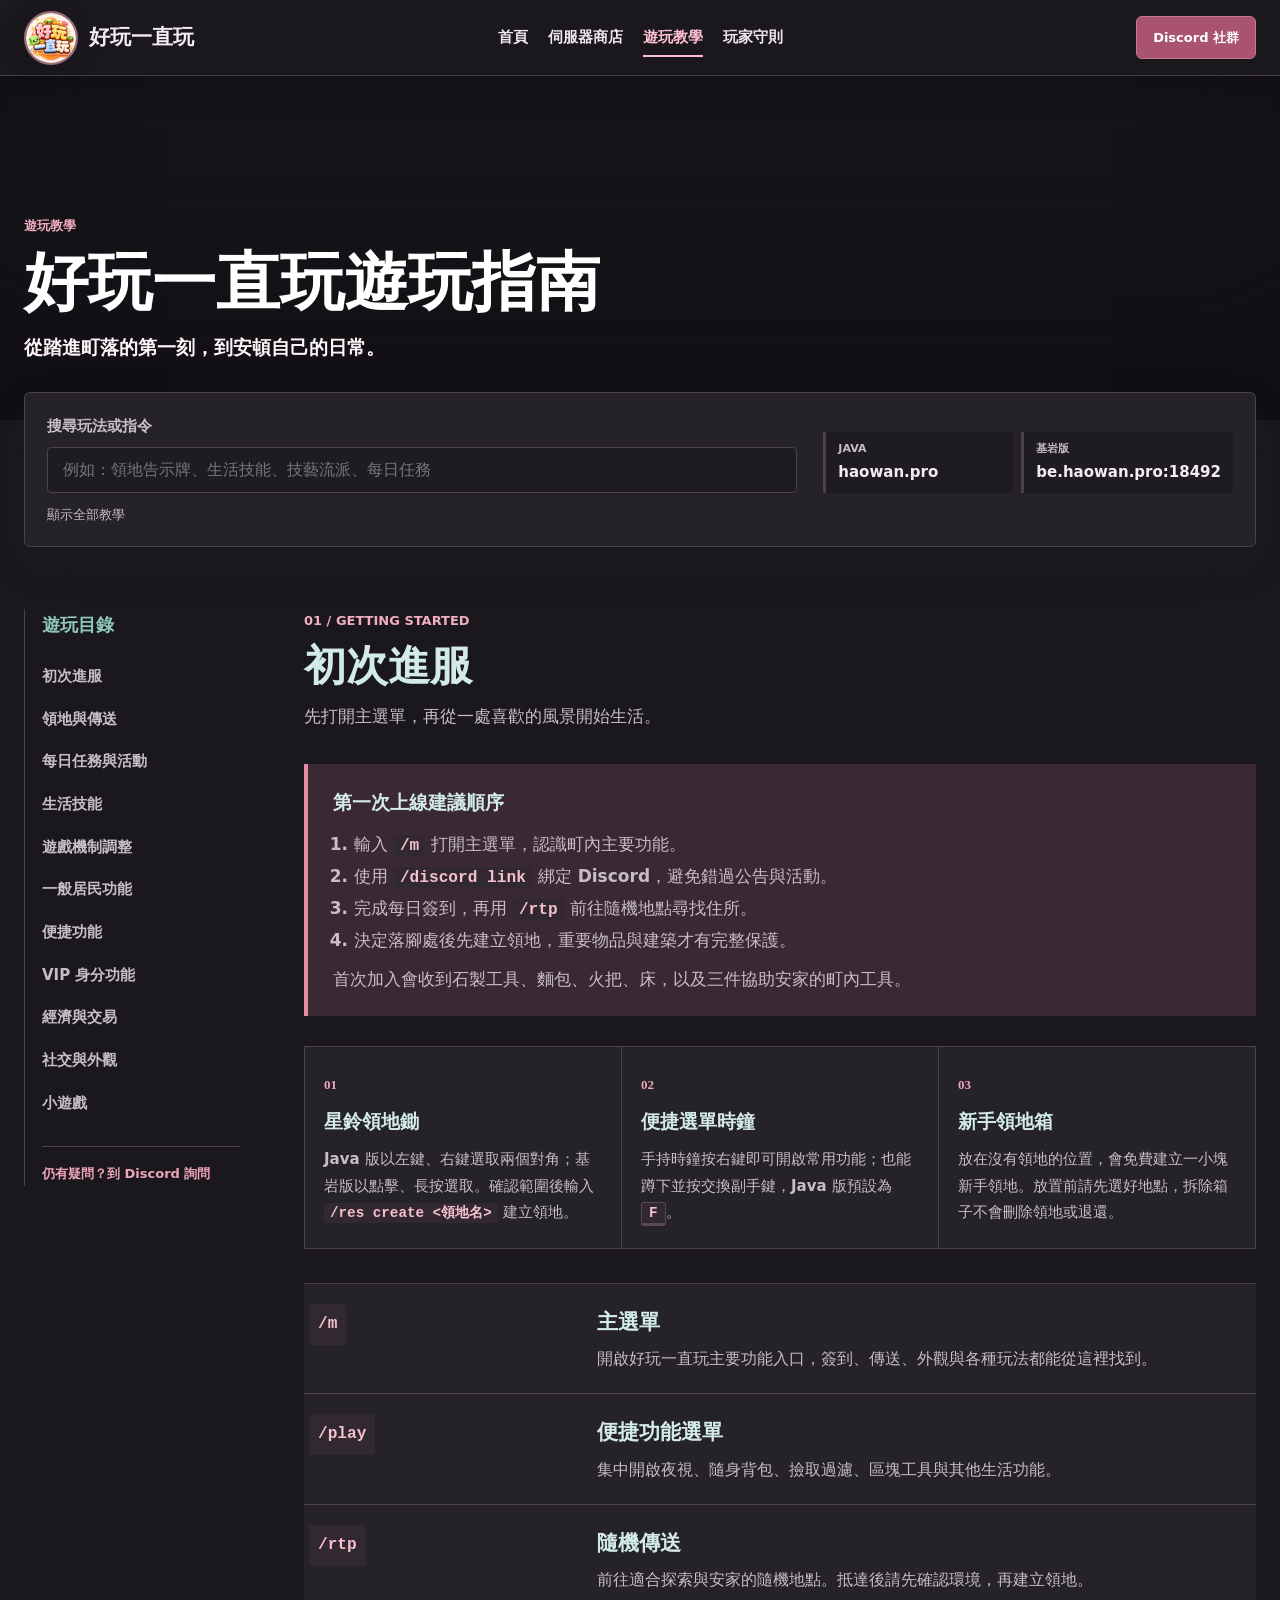
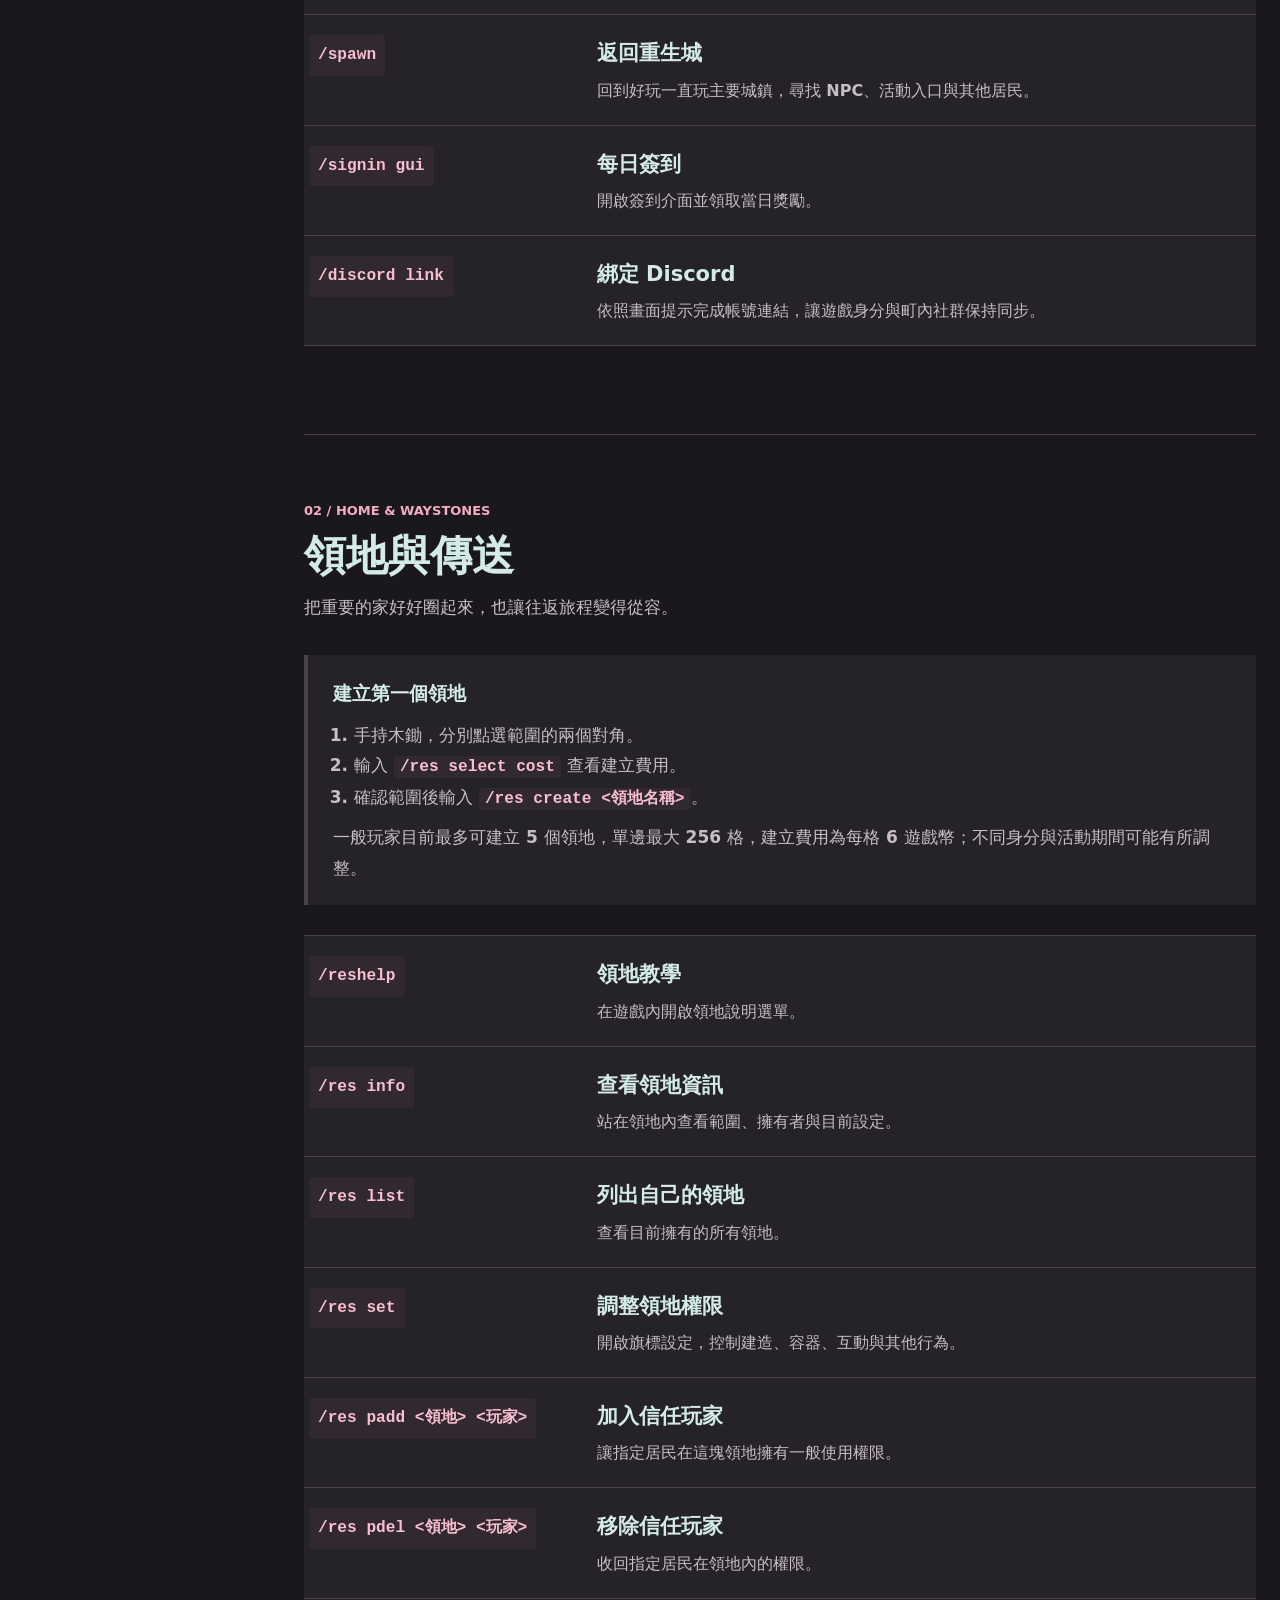
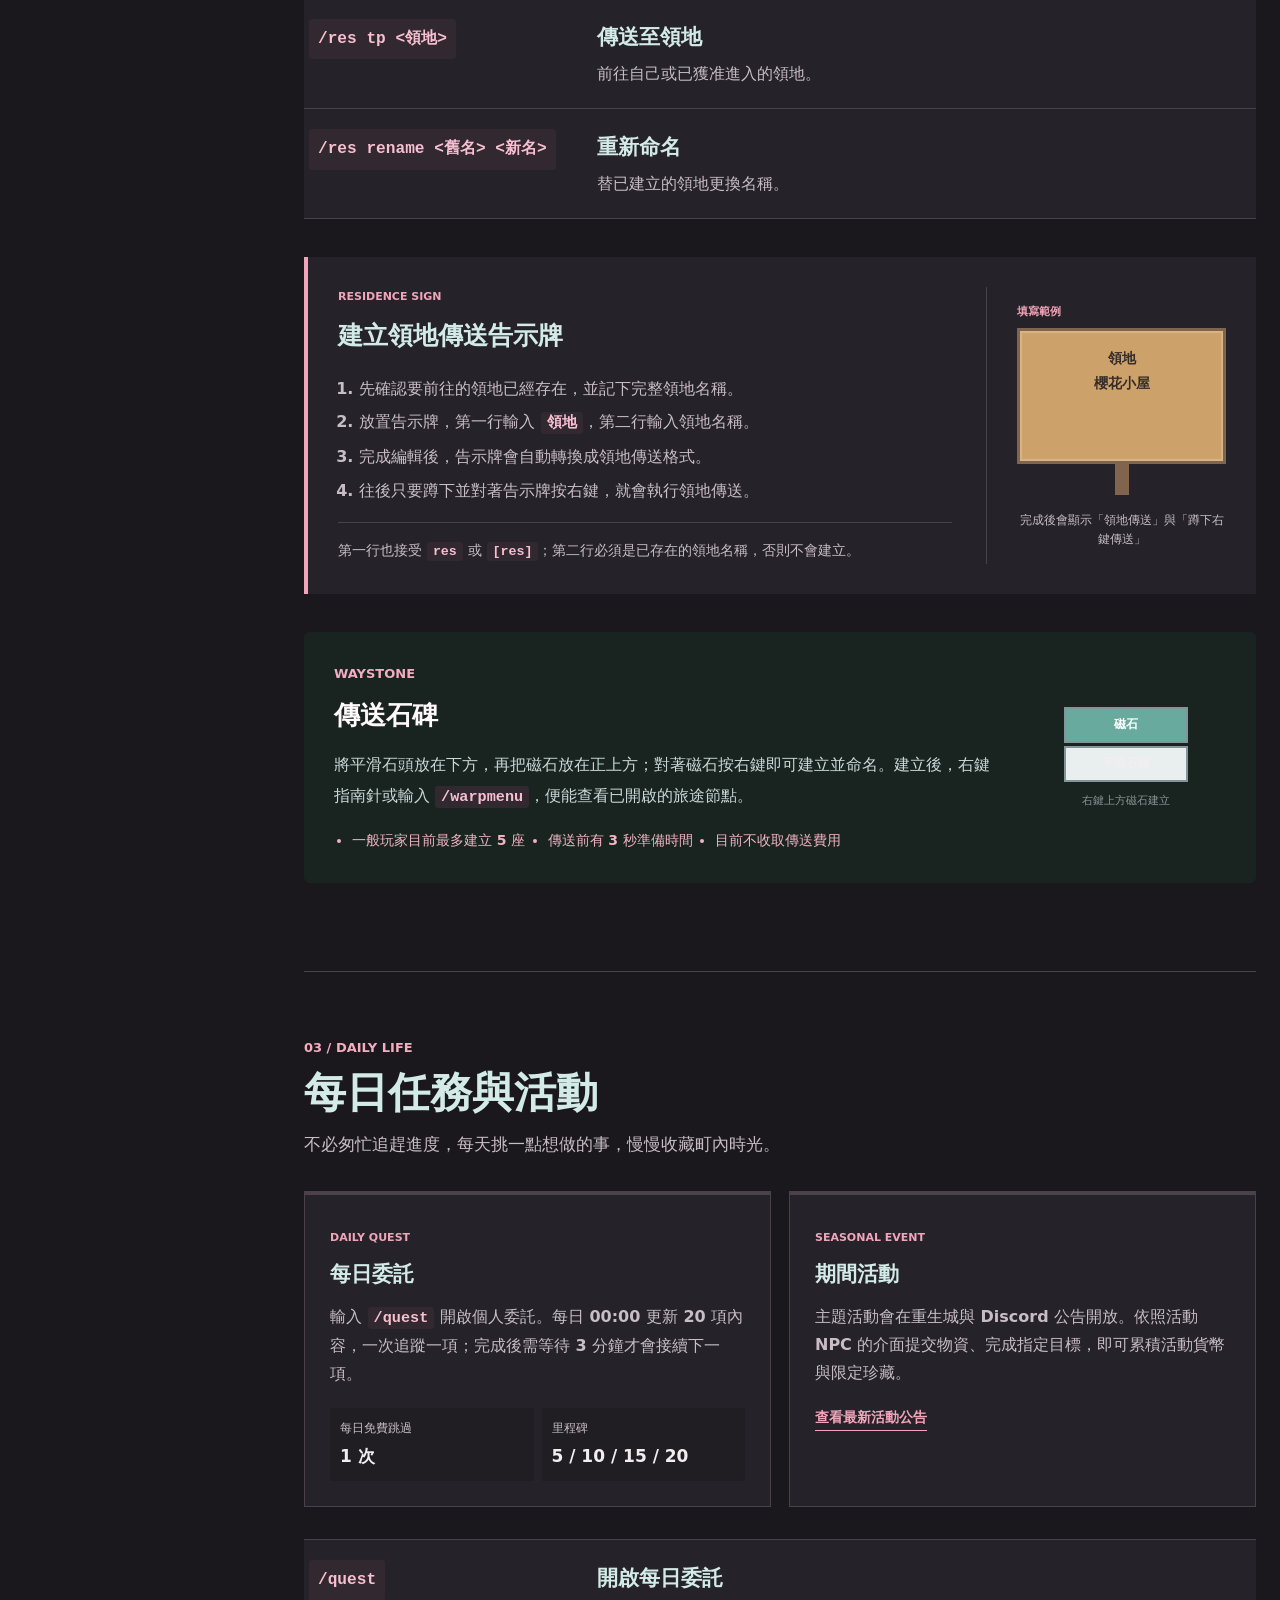
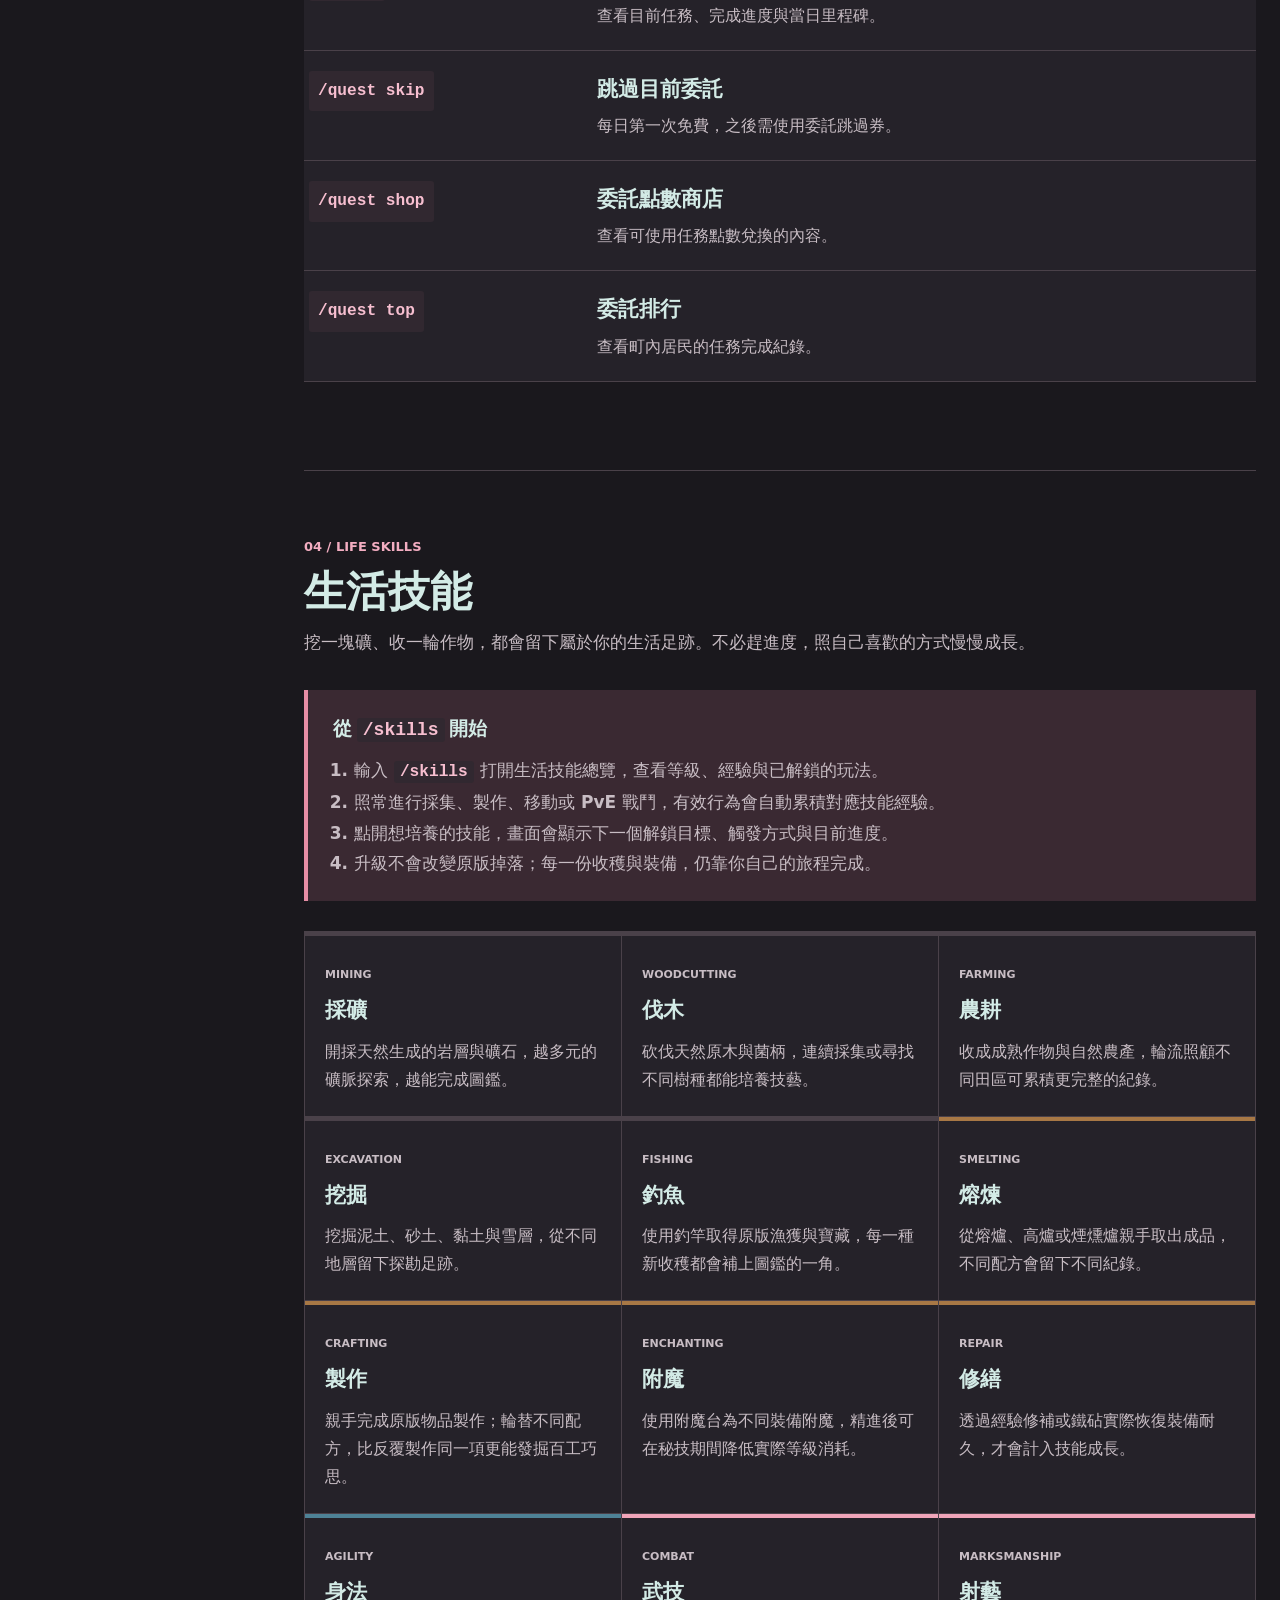
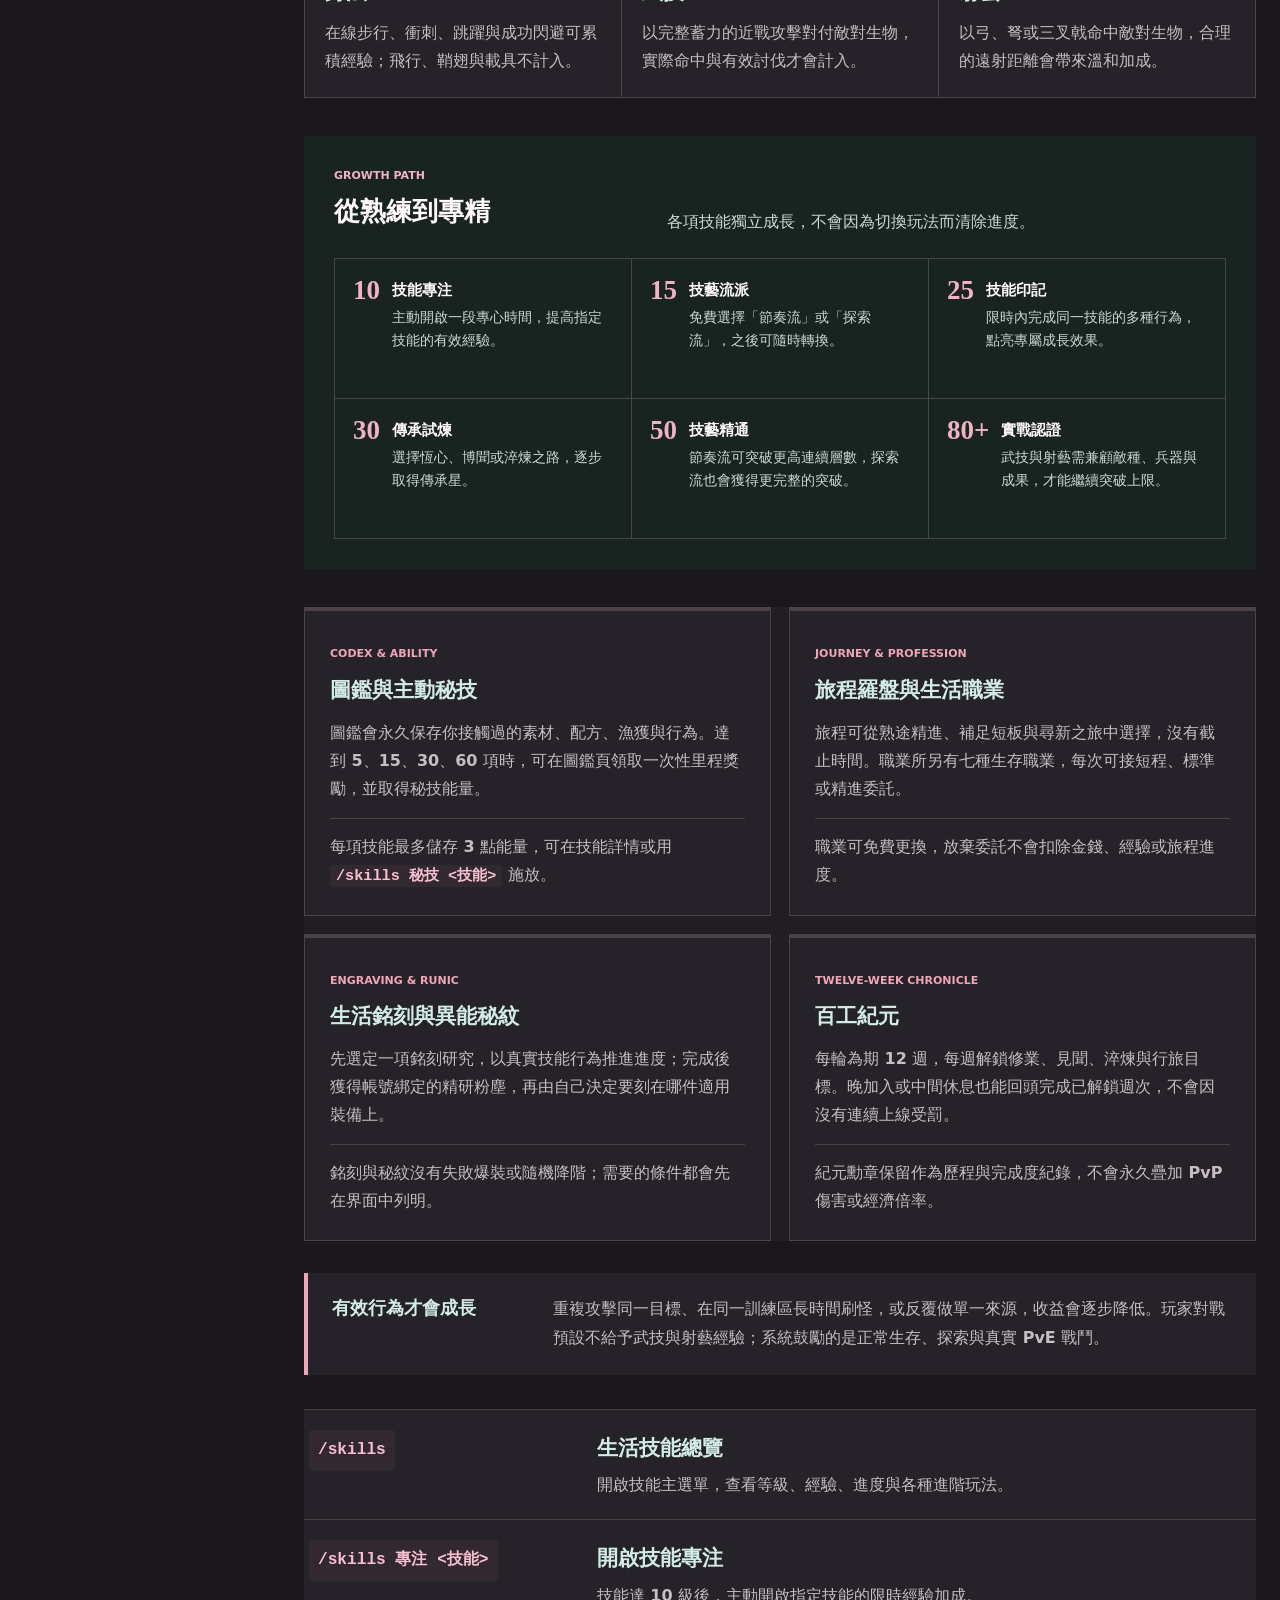
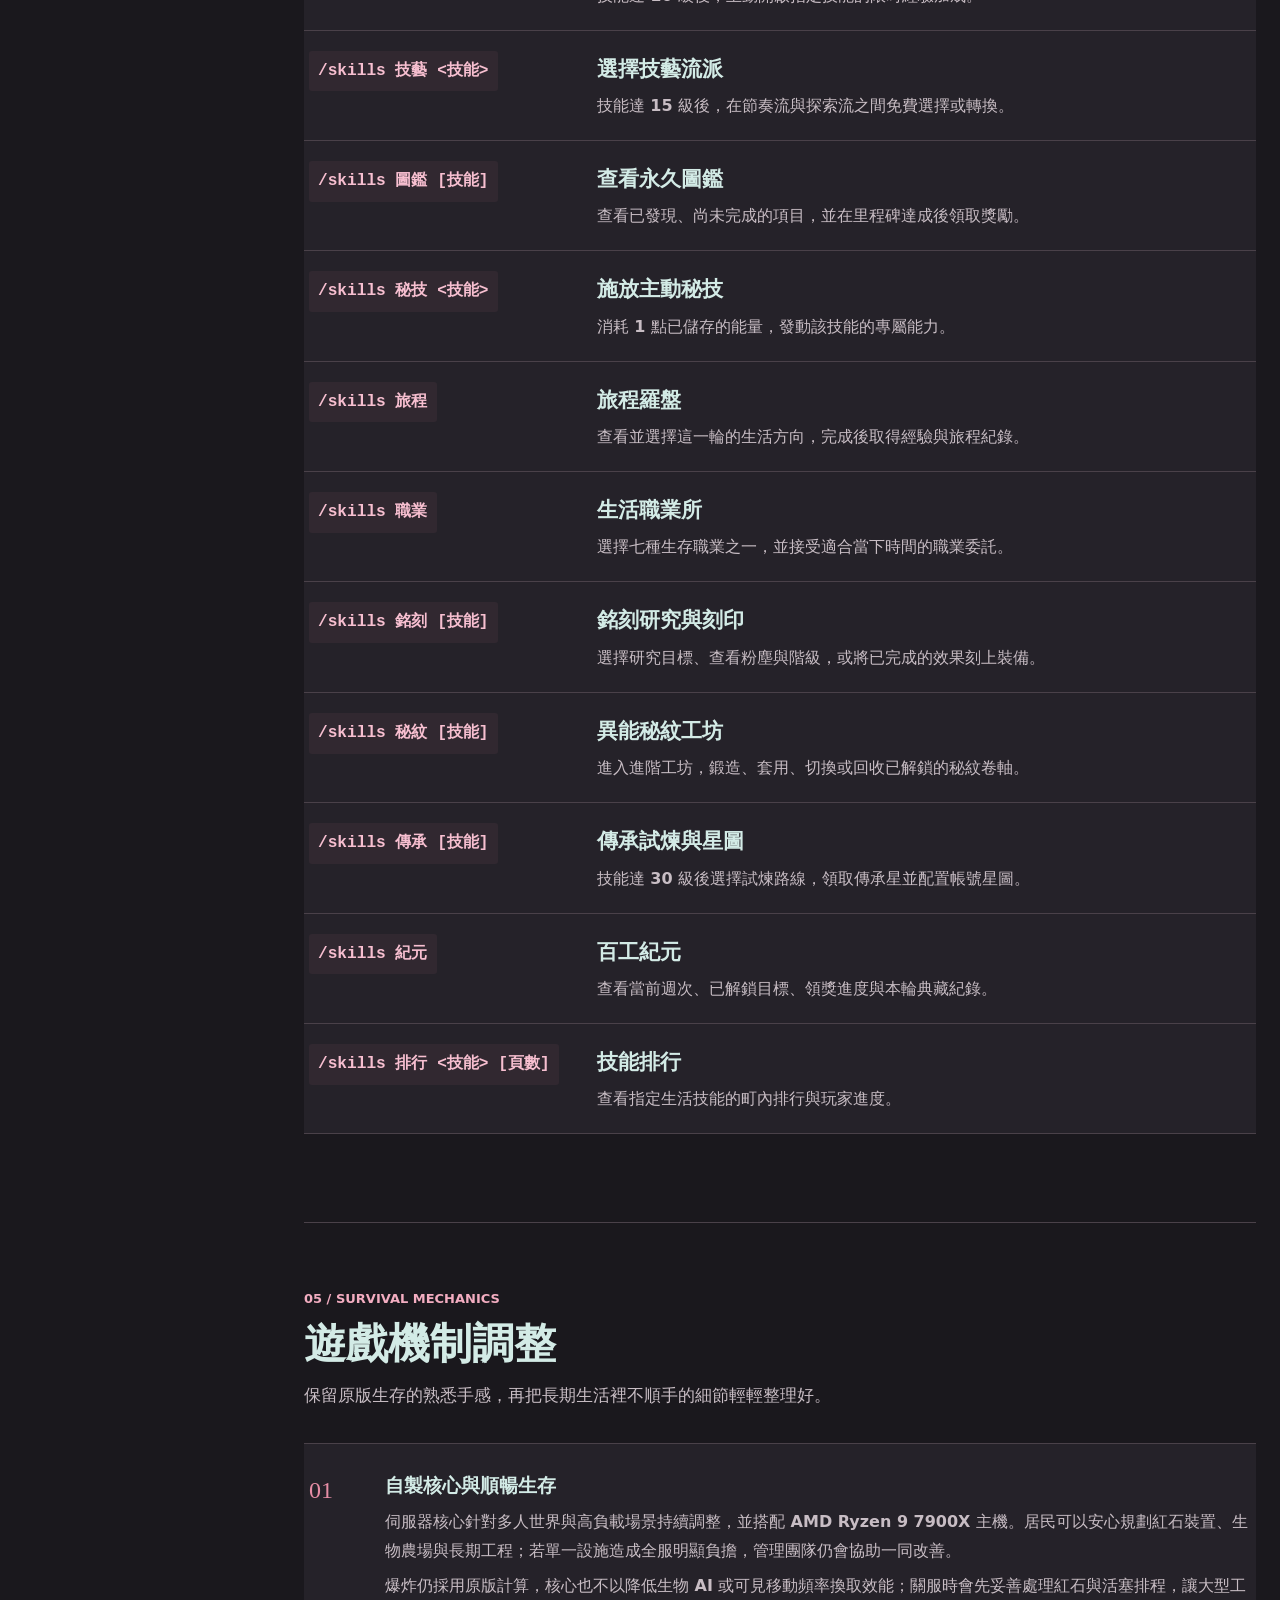
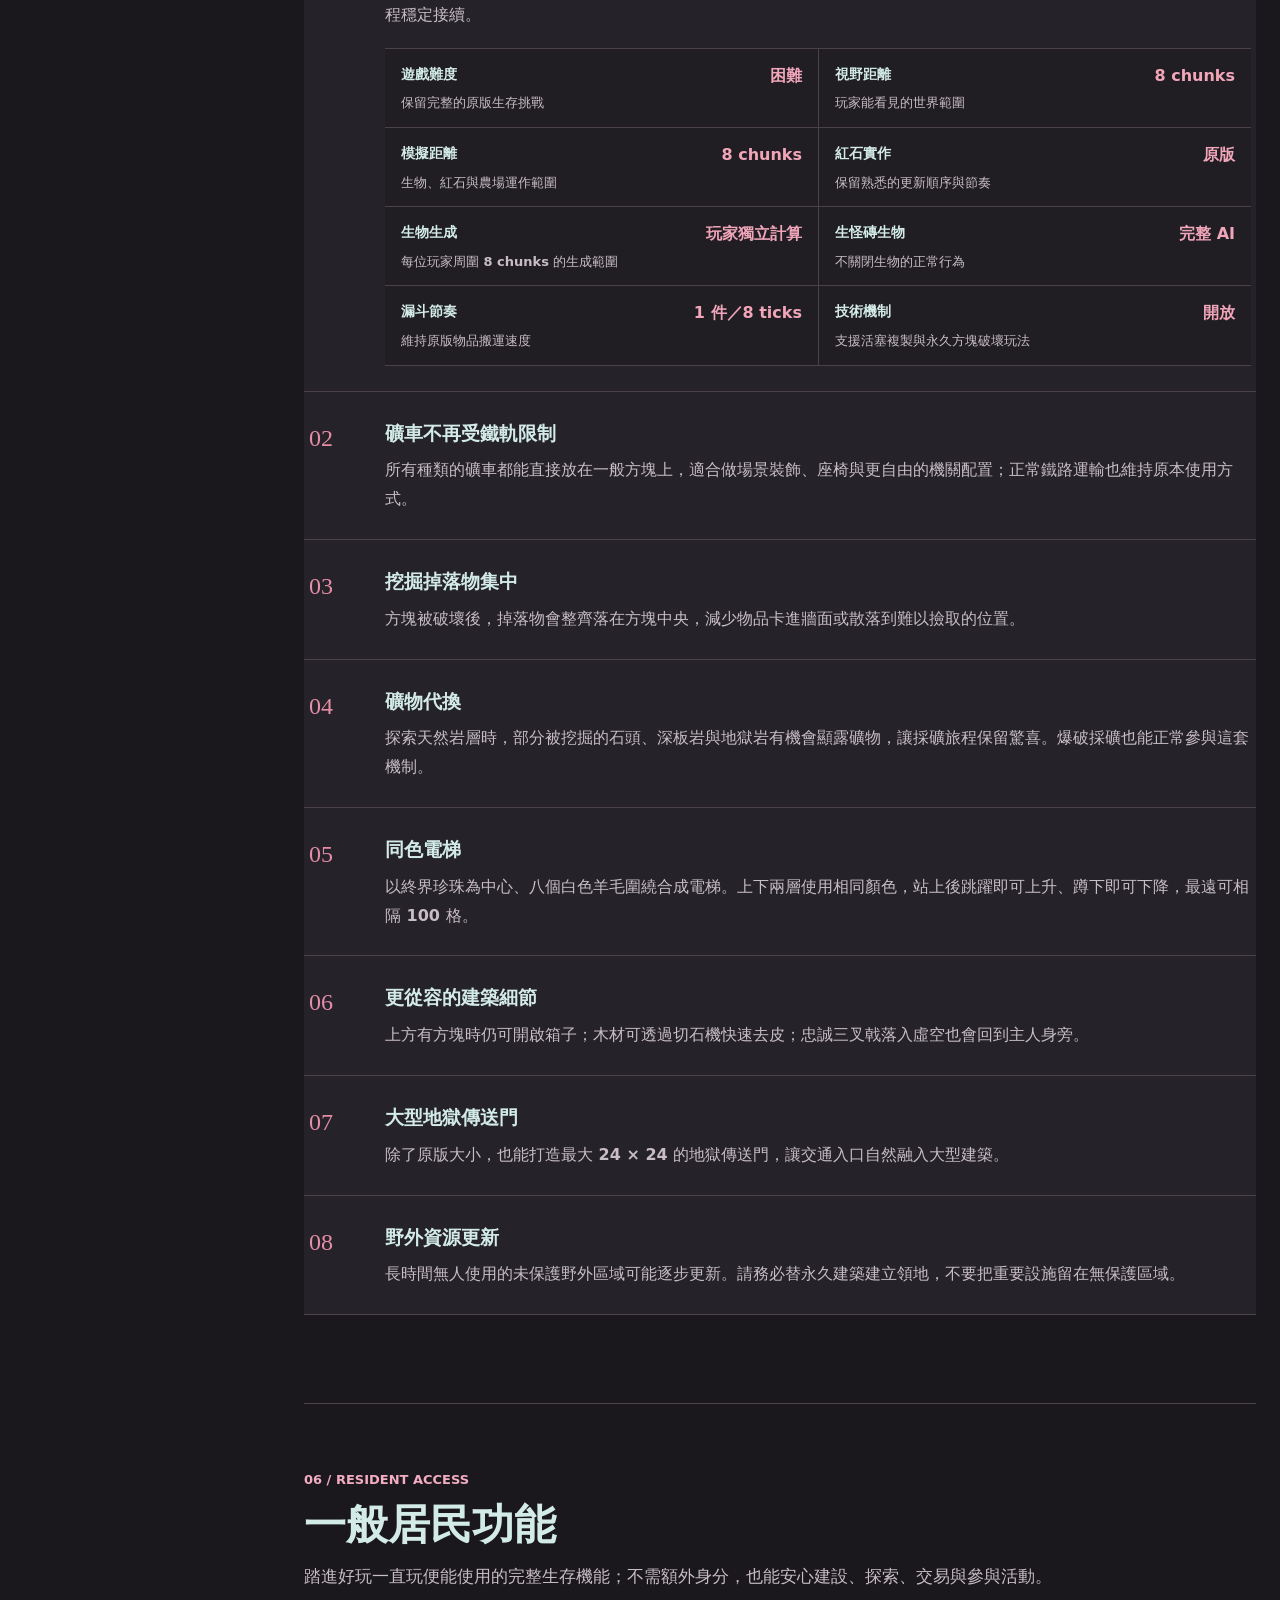
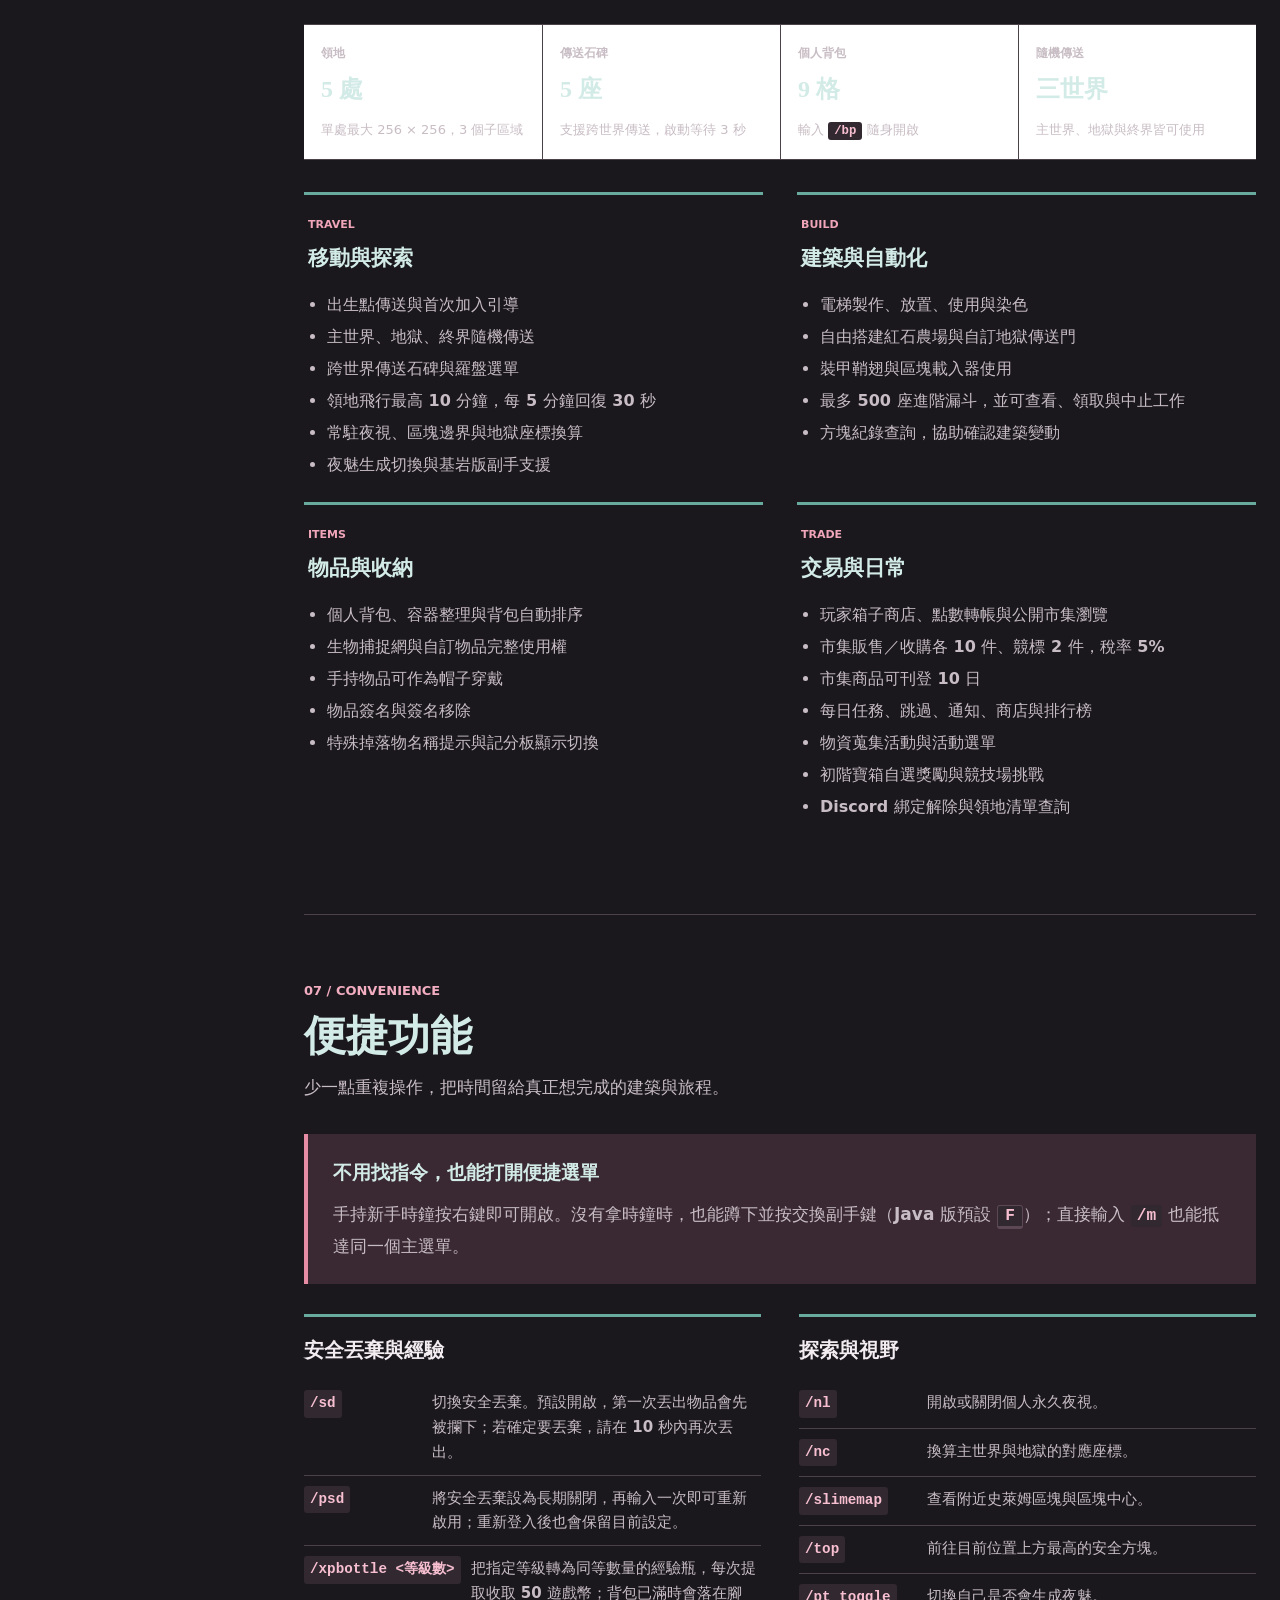
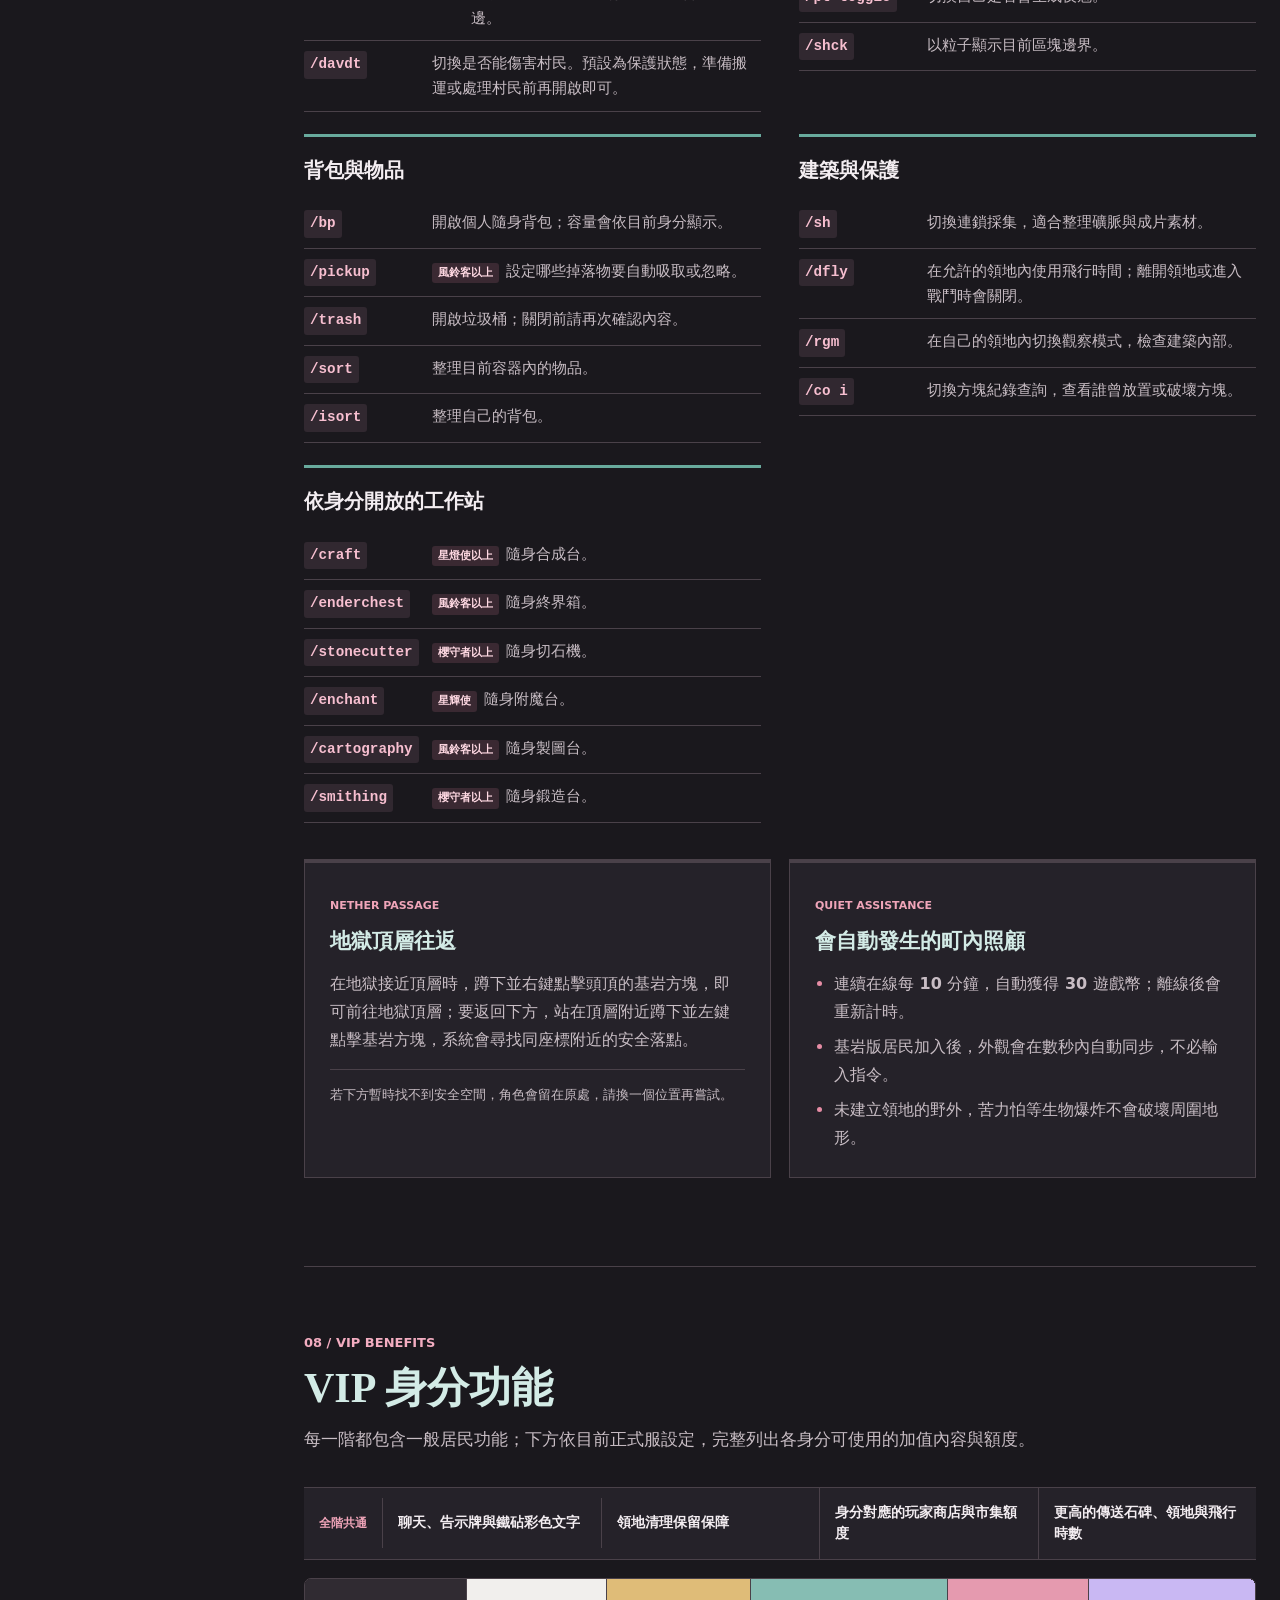
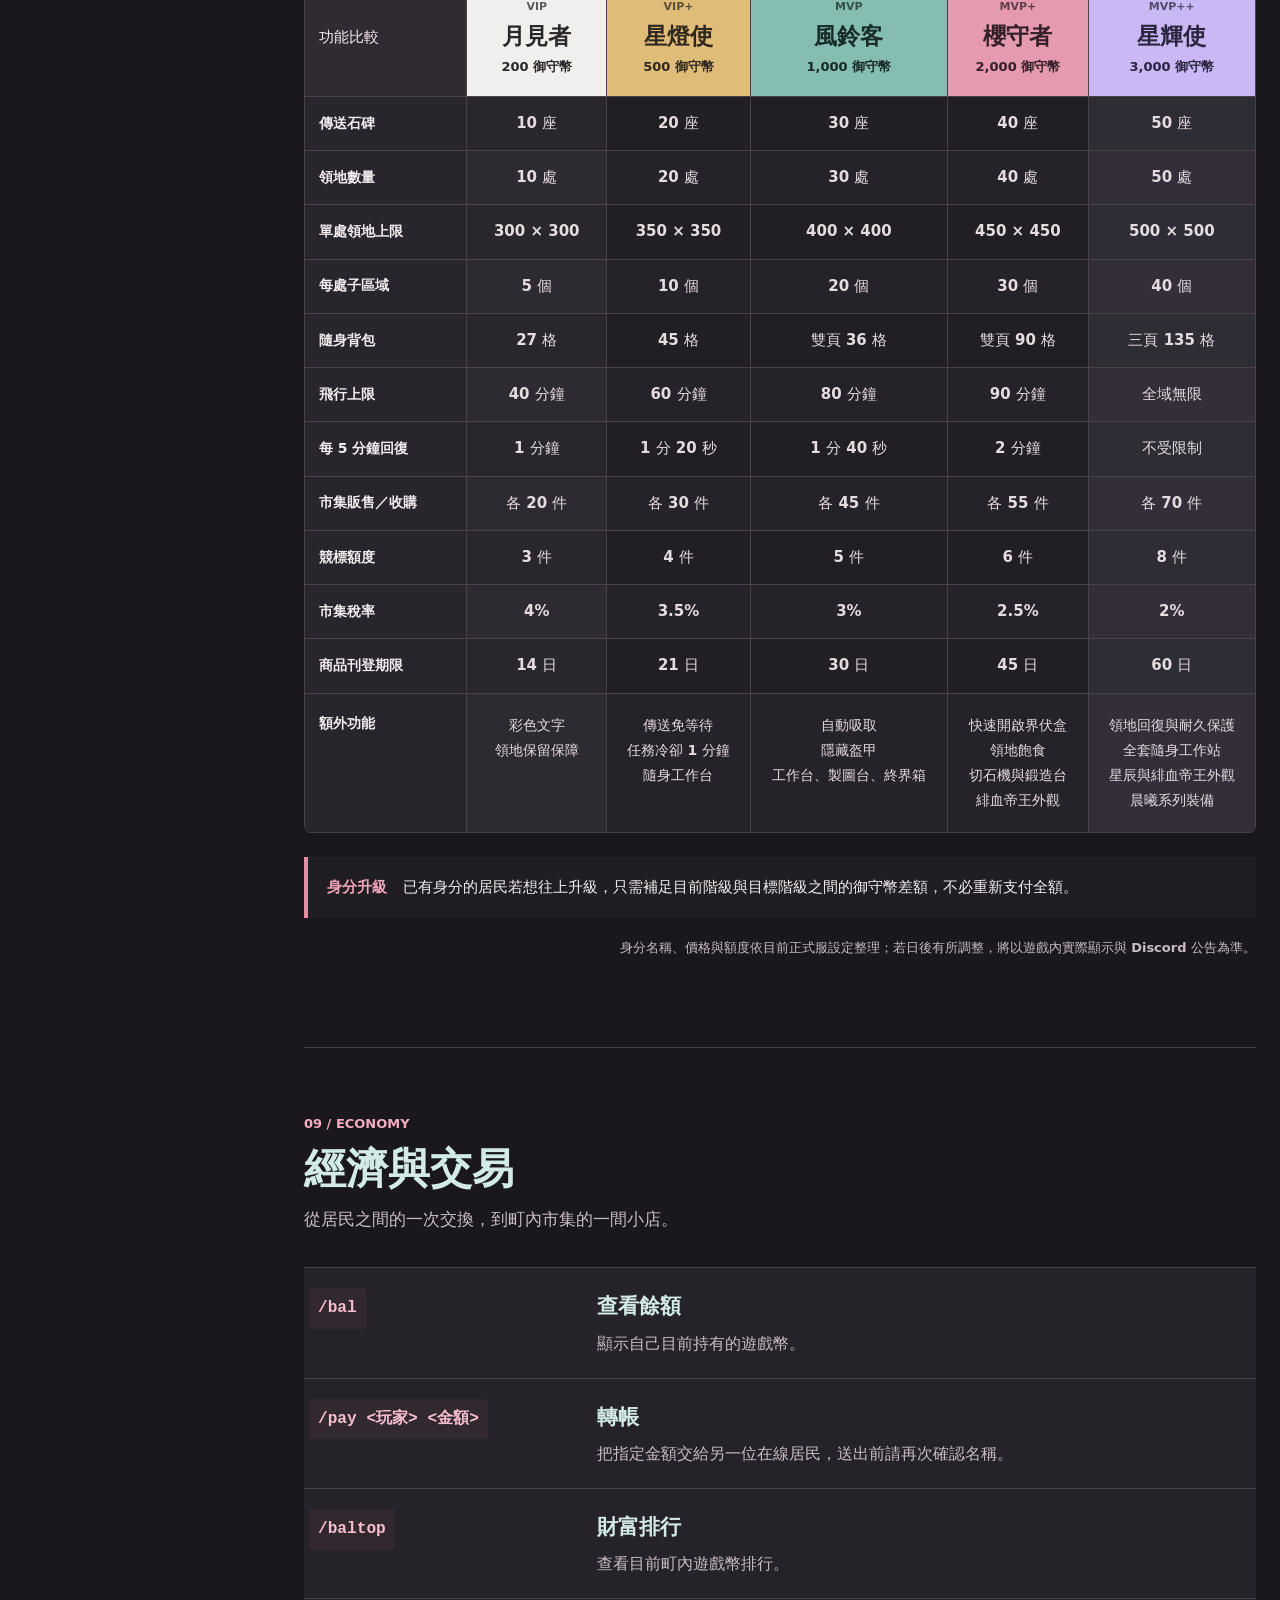
==== commands.html @ 08017f51 "Add files via upload" ====
<!doctype html>
<html lang="zh-Hant">
<head>
  <meta charset="utf-8">
  <meta name="viewport" content="width=device-width, initial-scale=1">
  <meta name="theme-color" content="#1a181d">
  <title>遊玩教學｜好玩一直玩伺服器</title>
  <meta name="description" content="好玩一直玩 Minecraft 伺服器的新手、領地告示牌、生活技能、每日任務、遊戲機制、經濟與小遊戲教學。">
  <meta property="og:title" content="遊玩教學｜好玩一直玩伺服器">
  <meta property="og:description" content="從第一次進服到安頓生活，快速找到好玩一直玩的玩法與常用指令。">
  <meta property="og:type" content="website">
  <meta property="og:image" content="/xingling-world-20260716.webp?v=20260804-imagefix2">
  <link rel="icon" href="/server-icon-v2.webp?v=20260804-imagefix2" type="image/webp">
  <link rel="stylesheet" href="/styles.css?v=20260804-menufix2">
  <link rel="stylesheet" href="/commands.css?v=20260804-viptable1">
  <link rel="stylesheet" href="/theme.css?v=20260804-menufix2">
</head>
<body class="guide-page">
  <a class="skip-link" href="#guide-content">前往主要內容</a>

      <header class="site-header guide-header scrolled" data-header>
    <a class="brand" href="index.html" aria-label="回到好玩一直玩首頁">
      <img src="server-icon.png" alt="" width="56" height="56">
      <span><strong>好玩一直玩</strong></span>
    </a>
        <nav class="main-nav" id="main-nav" aria-label="主要導覽" data-nav>
      <a href="index.html" >首頁</a>
      <a href="shop.html" >伺服器商店</a>
      <a href="commands.html" aria-current="page">遊玩教學</a>
      <a href="rules.html" >玩家守則</a>
    </nav>
    <a class="header-discord" href="https://discord.gg/cj9Q2KJggV" target="_blank" rel="noopener noreferrer">Discord 社群</a>
    <button class="menu-button" type="button" aria-label="開啟選單" aria-controls="main-nav" aria-expanded="false" data-menu-button>
      <span></span><span></span><span></span>
    </button>
  </header>

  <main id="guide-content">
    <section class="guide-hero" aria-labelledby="guide-title">
      <img src="/xingling-world-20260716.webp?v=20260804-imagefix2" alt="好玩一直玩櫻花城鎮 Minecraft 遊戲實景" width="2048" height="1152">
      <div class="guide-hero-shade" aria-hidden="true"></div>
      <div class="guide-hero-content">
        <p>遊玩教學</p>
        <h1 id="guide-title">好玩一直玩遊玩指南</h1>
        <span>從踏進町落的第一刻，到安頓自己的日常。</span>
      </div>
    </section>

    <section class="guide-tools" aria-label="教學搜尋">
      <label class="guide-search">
        <span>搜尋玩法或指令</span>
        <input type="search" placeholder="例如：領地告示牌、生活技能、技藝流派、每日任務" autocomplete="off" data-guide-search>
      </label>
      <div class="guide-server-brief">
        <p><span>Java</span><button type="button" data-copy="haowan.pro">haowan.pro</button></p>
        <p><span>基岩版</span><button type="button" data-copy="be.haowan.pro:18492">be.haowan.pro:18492</button></p>
      </div>
      <p class="guide-result" aria-live="polite" data-guide-result>顯示全部教學</p>
    </section>

    <div class="guide-layout">
      <aside class="guide-sidebar" aria-label="教學章節">
        <p>遊玩目錄</p>
        <nav>
          <a href="#start">初次進服</a>
          <a href="#land">領地與傳送</a>
          <a href="#daily">每日任務與活動</a>
          <a href="#lifeskills">生活技能</a>
          <a href="#mechanics">遊戲機制調整</a>
          <a href="#resident">一般居民功能</a>
          <a href="#convenience">便捷功能</a>
          <a href="#vip">VIP 身分功能</a>
          <a href="#economy">經濟與交易</a>
          <a href="#social">社交與外觀</a>
          <a href="#games">小遊戲</a>
        </nav>
        <a class="sidebar-discord" href="https://discord.gg/cj9Q2KJggV" target="_blank" rel="noopener noreferrer">仍有疑問？到 Discord 詢問</a>
      </aside>

      <div class="guide-main">
        <section class="guide-section" id="start" data-guide-section data-keywords="新手 初次 加入 進服 主選單 出生點 簽到 綁定 Discord 隨機傳送">
          <header class="guide-section-heading">
            <p>01 / GETTING STARTED</p>
            <h2>初次進服</h2>
            <span>先打開主選單，再從一處喜歡的風景開始生活。</span>
          </header>

          <article class="guide-note guide-note-primary" data-guide-item>
            <h3>第一次上線建議順序</h3>
            <ol>
              <li>輸入 <code>/m</code> 打開主選單，認識町內主要功能。</li>
              <li>使用 <code>/discord link</code> 綁定 Discord，避免錯過公告與活動。</li>
              <li>完成每日簽到，再用 <code>/rtp</code> 前往隨機地點尋找住所。</li>
              <li>決定落腳處後先建立領地，重要物品與建築才有完整保護。</li>
            </ol>
            <p>首次加入會收到石製工具、麵包、火把、床，以及三件協助安家的町內工具。</p>
          </article>

          <div class="starter-kit-grid" aria-label="新手物資使用方式">
            <article data-guide-item>
              <span>01</span><h3>星鈴領地鋤</h3>
              <p>Java 版以左鍵、右鍵選取兩個對角；基岩版以點擊、長按選取。確認範圍後輸入 <code>/res create &lt;領地名&gt;</code> 建立領地。</p>
            </article>
            <article data-guide-item>
              <span>02</span><h3>便捷選單時鐘</h3>
              <p>手持時鐘按右鍵即可開啟常用功能；也能蹲下並按交換副手鍵，Java 版預設為 <kbd>F</kbd>。</p>
            </article>
            <article data-guide-item>
              <span>03</span><h3>新手領地箱</h3>
              <p>放在沒有領地的位置，會免費建立一小塊新手領地。放置前請先選好地點，拆除箱子不會刪除領地或退還。</p>
            </article>
          </div>

          <div class="command-list" aria-label="新手常用指令">
            <article class="command-row" data-guide-item><code>/m</code><div><h3>主選單</h3><p>開啟好玩一直玩主要功能入口，簽到、傳送、外觀與各種玩法都能從這裡找到。</p></div></article>
            <article class="command-row" data-guide-item><code>/play</code><div><h3>便捷功能選單</h3><p>集中開啟夜視、隨身背包、撿取過濾、區塊工具與其他生活功能。</p></div></article>
            <article class="command-row" data-guide-item><code>/rtp</code><div><h3>隨機傳送</h3><p>前往適合探索與安家的隨機地點。抵達後請先確認環境，再建立領地。</p></div></article>
            <article class="command-row" data-guide-item><code>/spawn</code><div><h3>返回重生城</h3><p>回到好玩一直玩主要城鎮，尋找 NPC、活動入口與其他居民。</p></div></article>
            <article class="command-row" data-guide-item><code>/signin gui</code><div><h3>每日簽到</h3><p>開啟簽到介面並領取當日獎勵。</p></div></article>
            <article class="command-row" data-guide-item><code>/discord link</code><div><h3>綁定 Discord</h3><p>依照畫面提示完成帳號連結，讓遊戲身分與町內社群保持同步。</p></div></article>
          </div>
        </section>

        <section class="guide-section" id="land" data-guide-section data-keywords="領地 保護 木鋤 傳送 告示牌 領地傳送 res sign 石碑 waypoint 安家">
          <header class="guide-section-heading">
            <p>02 / HOME &amp; WAYSTONES</p>
            <h2>領地與傳送</h2>
            <span>把重要的家好好圈起來，也讓往返旅程變得從容。</span>
          </header>

          <article class="guide-note" data-guide-item>
            <h3>建立第一個領地</h3>
            <ol>
              <li>手持木鋤，分別點選範圍的兩個對角。</li>
              <li>輸入 <code>/res select cost</code> 查看建立費用。</li>
              <li>確認範圍後輸入 <code>/res create &lt;領地名稱&gt;</code>。</li>
            </ol>
            <p>一般玩家目前最多可建立 5 個領地，單邊最大 256 格，建立費用為每格 6 遊戲幣；不同身分與活動期間可能有所調整。</p>
          </article>

          <div class="command-list" aria-label="領地指令">
            <article class="command-row" data-guide-item><code>/reshelp</code><div><h3>領地教學</h3><p>在遊戲內開啟領地說明選單。</p></div></article>
            <article class="command-row" data-guide-item><code>/res info</code><div><h3>查看領地資訊</h3><p>站在領地內查看範圍、擁有者與目前設定。</p></div></article>
            <article class="command-row" data-guide-item><code>/res list</code><div><h3>列出自己的領地</h3><p>查看目前擁有的所有領地。</p></div></article>
            <article class="command-row" data-guide-item><code>/res set</code><div><h3>調整領地權限</h3><p>開啟旗標設定，控制建造、容器、互動與其他行為。</p></div></article>
            <article class="command-row" data-guide-item><code>/res padd &lt;領地&gt; &lt;玩家&gt;</code><div><h3>加入信任玩家</h3><p>讓指定居民在這塊領地擁有一般使用權限。</p></div></article>
            <article class="command-row" data-guide-item><code>/res pdel &lt;領地&gt; &lt;玩家&gt;</code><div><h3>移除信任玩家</h3><p>收回指定居民在領地內的權限。</p></div></article>
            <article class="command-row" data-guide-item><code>/res tp &lt;領地&gt;</code><div><h3>傳送至領地</h3><p>前往自己或已獲准進入的領地。</p></div></article>
            <article class="command-row" data-guide-item><code>/res rename &lt;舊名&gt; &lt;新名&gt;</code><div><h3>重新命名</h3><p>替已建立的領地更換名稱。</p></div></article>
          </div>

          <article class="residence-sign-guide" data-guide-item data-keywords="領地告示牌 領地傳送牌 residence sign">
            <div class="residence-sign-copy">
              <p>RESIDENCE SIGN</p>
              <h3>建立領地傳送告示牌</h3>
              <ol>
                <li>先確認要前往的領地已經存在，並記下完整領地名稱。</li>
                <li>放置告示牌，第一行輸入 <code>領地</code>，第二行輸入領地名稱。</li>
                <li>完成編輯後，告示牌會自動轉換成領地傳送格式。</li>
                <li>往後只要蹲下並對著告示牌按右鍵，就會執行領地傳送。</li>
              </ol>
              <p class="residence-sign-tip">第一行也接受 <code>res</code> 或 <code>[res]</code>；第二行必須是已存在的領地名稱，否則不會建立。</p>
            </div>
            <div class="sign-example" aria-label="領地傳送告示牌填寫範例">
              <p>填寫範例</p>
              <div class="minecraft-sign" aria-hidden="true">
                <span>領地</span>
                <span>櫻花小屋</span>
                <span>&nbsp;</span>
                <span>&nbsp;</span>
              </div>
              <small>完成後會顯示「領地傳送」與「蹲下右鍵傳送」</small>
            </div>
          </article>

          <article class="waystone-guide" data-guide-item>
            <div>
              <p>WAYSTONE</p>
              <h3>傳送石碑</h3>
              <span>將平滑石頭放在下方，再把磁石放在正上方；對著磁石按右鍵即可建立並命名。建立後，右鍵指南針或輸入 <code>/warpmenu</code>，便能查看已開啟的旅途節點。</span>
              <ul><li>一般玩家目前最多建立 5 座</li><li>傳送前有 3 秒準備時間</li><li>目前不收取傳送費用</li></ul>
            </div>
            <div class="waystone-stack" aria-label="傳送石碑結構：上方磁石，下方平滑石頭">
              <span>磁石</span><span>平滑石頭</span>
              <small>右鍵上方磁石建立</small>
            </div>
          </article>
        </section>

        <section class="guide-section" id="daily" data-guide-section data-keywords="每日任務 委託 活動 簽到 里程碑 skip shop quest">
          <header class="guide-section-heading">
            <p>03 / DAILY LIFE</p>
            <h2>每日任務與活動</h2>
            <span>不必匆忙追趕進度，每天挑一點想做的事，慢慢收藏町內時光。</span>
          </header>

          <div class="feature-guide-grid">
            <article class="feature-guide" data-guide-item>
              <span>DAILY QUEST</span><h3>每日委託</h3>
              <p>輸入 <code>/quest</code> 開啟個人委託。每日 00:00 更新 20 項內容，一次追蹤一項；完成後需等待 3 分鐘才會接續下一項。</p>
              <dl><div><dt>每日免費跳過</dt><dd>1 次</dd></div><div><dt>里程碑</dt><dd>5 / 10 / 15 / 20</dd></div></dl>
            </article>
            <article class="feature-guide" data-guide-item>
              <span>SEASONAL EVENT</span><h3>期間活動</h3>
              <p>主題活動會在重生城與 Discord 公告開放。依照活動 NPC 的介面提交物資、完成指定目標，即可累積活動貨幣與限定珍藏。</p>
              <a href="https://discord.gg/cj9Q2KJggV" target="_blank" rel="noopener noreferrer">查看最新活動公告</a>
            </article>
          </div>

          <div class="command-list" aria-label="每日任務指令">
            <article class="command-row" data-guide-item><code>/quest</code><div><h3>開啟每日委託</h3><p>查看目前任務、完成進度與當日里程碑。</p></div></article>
            <article class="command-row" data-guide-item><code>/quest skip</code><div><h3>跳過目前委託</h3><p>每日第一次免費，之後需使用委託跳過券。</p></div></article>
            <article class="command-row" data-guide-item><code>/quest shop</code><div><h3>委託點數商店</h3><p>查看可使用任務點數兌換的內容。</p></div></article>
            <article class="command-row" data-guide-item><code>/quest top</code><div><h3>委託排行</h3><p>查看町內居民的任務完成紀錄。</p></div></article>
          </div>
        </section>

        <section class="guide-section" id="lifeskills" data-guide-section data-keywords="生活技能 採礦 伐木 農耕 挖掘 釣魚 熔煉 製作 附魔 修繕 身法 武技 射藝 專注 技藝 流派 圖鑑 秘技 銘刻 秘紋 旅程 職業 傳承 百工紀元">
          <header class="guide-section-heading">
            <p>04 / LIFE SKILLS</p>
            <h2>生活技能</h2>
            <span>挖一塊礦、收一輪作物，都會留下屬於你的生活足跡。不必趕進度，照自己喜歡的方式慢慢成長。</span>
          </header>

          <article class="guide-note guide-note-primary" data-guide-item>
            <h3>從 <code>/skills</code> 開始</h3>
            <ol>
              <li>輸入 <code>/skills</code> 打開生活技能總覽，查看等級、經驗與已解鎖的玩法。</li>
              <li>照常進行採集、製作、移動或 PvE 戰鬥，有效行為會自動累積對應技能經驗。</li>
              <li>點開想培養的技能，畫面會顯示下一個解鎖目標、觸發方式與目前進度。</li>
              <li>升級不會改變原版掉落；每一份收穫與裝備，仍靠你自己的旅程完成。</li>
            </ol>
          </article>

          <div class="skill-catalog-grid" aria-label="十二項生活技能">
            <article class="skill-card" data-guide-item data-skill-group="gather"><span>MINING</span><h3>採礦</h3><p>開採天然生成的岩層與礦石，越多元的礦脈探索，越能完成圖鑑。</p></article>
            <article class="skill-card" data-guide-item data-skill-group="gather"><span>WOODCUTTING</span><h3>伐木</h3><p>砍伐天然原木與菌柄，連續採集或尋找不同樹種都能培養技藝。</p></article>
            <article class="skill-card" data-guide-item data-skill-group="gather"><span>FARMING</span><h3>農耕</h3><p>收成成熟作物與自然農產，輪流照顧不同田區可累積更完整的紀錄。</p></article>
            <article class="skill-card" data-guide-item data-skill-group="gather"><span>EXCAVATION</span><h3>挖掘</h3><p>挖掘泥土、砂土、黏土與雪層，從不同地層留下探勘足跡。</p></article>
            <article class="skill-card" data-guide-item data-skill-group="gather"><span>FISHING</span><h3>釣魚</h3><p>使用釣竿取得原版漁獲與寶藏，每一種新收穫都會補上圖鑑的一角。</p></article>
            <article class="skill-card" data-guide-item data-skill-group="craft"><span>SMELTING</span><h3>熔煉</h3><p>從熔爐、高爐或煙燻爐親手取出成品，不同配方會留下不同紀錄。</p></article>
            <article class="skill-card" data-guide-item data-skill-group="craft"><span>CRAFTING</span><h3>製作</h3><p>親手完成原版物品製作；輪替不同配方，比反覆製作同一項更能發掘百工巧思。</p></article>
            <article class="skill-card" data-guide-item data-skill-group="craft"><span>ENCHANTING</span><h3>附魔</h3><p>使用附魔台為不同裝備附魔，精進後可在秘技期間降低實際等級消耗。</p></article>
            <article class="skill-card" data-guide-item data-skill-group="craft"><span>REPAIR</span><h3>修繕</h3><p>透過經驗修補或鐵砧實際恢復裝備耐久，才會計入技能成長。</p></article>
            <article class="skill-card" data-guide-item data-skill-group="motion"><span>AGILITY</span><h3>身法</h3><p>在線步行、衝刺、跳躍與成功閃避可累積經驗；飛行、鞘翅與載具不計入。</p></article>
            <article class="skill-card" data-guide-item data-skill-group="combat"><span>COMBAT</span><h3>武技</h3><p>以完整蓄力的近戰攻擊對付敵對生物，實際命中與有效討伐才會計入。</p></article>
            <article class="skill-card" data-guide-item data-skill-group="combat"><span>MARKSMANSHIP</span><h3>射藝</h3><p>以弓、弩或三叉戟命中敵對生物，合理的遠射距離會帶來溫和加成。</p></article>
          </div>

          <article class="life-progression" data-guide-item>
            <header><p>GROWTH PATH</p><h3>從熟練到專精</h3><span>各項技能獨立成長，不會因為切換玩法而清除進度。</span></header>
            <div class="life-milestones">
              <div><strong>10</strong><span>技能專注</span><small>主動開啟一段專心時間，提高指定技能的有效經驗。</small></div>
              <div><strong>15</strong><span>技藝流派</span><small>免費選擇「節奏流」或「探索流」，之後可隨時轉換。</small></div>
              <div><strong>25</strong><span>技能印記</span><small>限時內完成同一技能的多種行為，點亮專屬成長效果。</small></div>
              <div><strong>30</strong><span>傳承試煉</span><small>選擇恆心、博聞或淬煉之路，逐步取得傳承星。</small></div>
              <div><strong>50</strong><span>技藝精通</span><small>節奏流可突破更高連續層數，探索流也會獲得更完整的突破。</small></div>
              <div><strong>80+</strong><span>實戰認證</span><small>武技與射藝需兼顧敵種、兵器與成果，才能繼續突破上限。</small></div>
            </div>
          </article>

          <div class="feature-guide-grid life-loop-grid">
            <article class="feature-guide" data-guide-item>
              <span>CODEX &amp; ABILITY</span><h3>圖鑑與主動秘技</h3>
              <p>圖鑑會永久保存你接觸過的素材、配方、漁獲與行為。達到 5、15、30、60 項時，可在圖鑑頁領取一次性里程獎勵，並取得秘技能量。</p>
              <p class="feature-guide-note">每項技能最多儲存 3 點能量，可在技能詳情或用 <code>/skills 秘技 &lt;技能&gt;</code> 施放。</p>
            </article>
            <article class="feature-guide" data-guide-item>
              <span>JOURNEY &amp; PROFESSION</span><h3>旅程羅盤與生活職業</h3>
              <p>旅程可從熟途精進、補足短板與尋新之旅中選擇，沒有截止時間。職業所另有七種生存職業，每次可接短程、標準或精進委託。</p>
              <p class="feature-guide-note">職業可免費更換，放棄委託不會扣除金錢、經驗或旅程進度。</p>
            </article>
            <article class="feature-guide" data-guide-item>
              <span>ENGRAVING &amp; RUNIC</span><h3>生活銘刻與異能秘紋</h3>
              <p>先選定一項銘刻研究，以真實技能行為推進進度；完成後獲得帳號綁定的精研粉塵，再由自己決定要刻在哪件適用裝備上。</p>
              <p class="feature-guide-note">銘刻與秘紋沒有失敗爆裝或隨機降階；需要的條件都會先在界面中列明。</p>
            </article>
            <article class="feature-guide" data-guide-item>
              <span>TWELVE-WEEK CHRONICLE</span><h3>百工紀元</h3>
              <p>每輪為期 12 週，每週解鎖修業、見聞、淬煉與行旅目標。晚加入或中間休息也能回頭完成已解鎖週次，不會因沒有連續上線受罰。</p>
              <p class="feature-guide-note">紀元勳章保留作為歷程與完成度紀錄，不會永久疊加 PvP 傷害或經濟倍率。</p>
            </article>
          </div>

          <article class="skill-fair-play" data-guide-item>
            <strong>有效行為才會成長</strong>
            <p>重複攻擊同一目標、在同一訓練區長時間刷怪，或反覆做單一來源，收益會逐步降低。玩家對戰預設不給予武技與射藝經驗；系統鼓勵的是正常生存、探索與真實 PvE 戰鬥。</p>
          </article>

          <div class="command-list" aria-label="生活技能常用指令">
            <article class="command-row" data-guide-item><code>/skills</code><div><h3>生活技能總覽</h3><p>開啟技能主選單，查看等級、經驗、進度與各種進階玩法。</p></div></article>
            <article class="command-row" data-guide-item><code>/skills 專注 &lt;技能&gt;</code><div><h3>開啟技能專注</h3><p>技能達 10 級後，主動開啟指定技能的限時經驗加成。</p></div></article>
            <article class="command-row" data-guide-item><code>/skills 技藝 &lt;技能&gt;</code><div><h3>選擇技藝流派</h3><p>技能達 15 級後，在節奏流與探索流之間免費選擇或轉換。</p></div></article>
            <article class="command-row" data-guide-item><code>/skills 圖鑑 [技能]</code><div><h3>查看永久圖鑑</h3><p>查看已發現、尚未完成的項目，並在里程碑達成後領取獎勵。</p></div></article>
            <article class="command-row" data-guide-item><code>/skills 秘技 &lt;技能&gt;</code><div><h3>施放主動秘技</h3><p>消耗 1 點已儲存的能量，發動該技能的專屬能力。</p></div></article>
            <article class="command-row" data-guide-item><code>/skills 旅程</code><div><h3>旅程羅盤</h3><p>查看並選擇這一輪的生活方向，完成後取得經驗與旅程紀錄。</p></div></article>
            <article class="command-row" data-guide-item><code>/skills 職業</code><div><h3>生活職業所</h3><p>選擇七種生存職業之一，並接受適合當下時間的職業委託。</p></div></article>
            <article class="command-row" data-guide-item><code>/skills 銘刻 [技能]</code><div><h3>銘刻研究與刻印</h3><p>選擇研究目標、查看粉塵與階級，或將已完成的效果刻上裝備。</p></div></article>
            <article class="command-row" data-guide-item><code>/skills 秘紋 [技能]</code><div><h3>異能秘紋工坊</h3><p>進入進階工坊，鍛造、套用、切換或回收已解鎖的秘紋卷軸。</p></div></article>
            <article class="command-row" data-guide-item><code>/skills 傳承 [技能]</code><div><h3>傳承試煉與星圖</h3><p>技能達 30 級後選擇試煉路線，領取傳承星並配置帳號星圖。</p></div></article>
            <article class="command-row" data-guide-item><code>/skills 紀元</code><div><h3>百工紀元</h3><p>查看當前週次、已解鎖目標、領獎進度與本輪典藏紀錄。</p></div></article>
            <article class="command-row" data-guide-item><code>/skills 排行 &lt;技能&gt; [頁數]</code><div><h3>技能排行</h3><p>查看指定生活技能的町內排行與玩家進度。</p></div></article>
          </div>
        </section>

        <section class="guide-section" id="mechanics" data-guide-section data-keywords="遊戲機制 調整 礦車 紅石 生物 農場 核心 掉落物 礦物 電梯 傳送門 箱子 夜魅 視野 模擬距離 困難 漏斗 生物生成 TNT 複製 技術生存">
          <header class="guide-section-heading">
            <p>05 / SURVIVAL MECHANICS</p>
            <h2>遊戲機制調整</h2>
            <span>保留原版生存的熟悉手感，再把長期生活裡不順手的細節輕輕整理好。</span>
          </header>

          <div class="mechanic-list">
            <article class="mechanic-item" data-guide-item><span>01</span><div><h3>自製核心與順暢生存</h3><p>伺服器核心針對多人世界與高負載場景持續調整，並搭配 AMD Ryzen 9 7900X 主機。居民可以安心規劃紅石裝置、生物農場與長期工程；若單一設施造成全服明顯負擔，管理團隊仍會協助一同改善。</p><p>爆炸仍採用原版計算，核心也不以降低生物 AI 或可見移動頻率換取效能；關服時會先妥善處理紅石與活塞排程，讓大型工程穩定接續。</p><div class="mechanic-specs" aria-label="技術生存規格"><p><span>遊戲難度</span><strong>困難</strong><small>保留完整的原版生存挑戰</small></p><p><span>視野距離</span><strong>8 chunks</strong><small>玩家能看見的世界範圍</small></p><p><span>模擬距離</span><strong>8 chunks</strong><small>生物、紅石與農場運作範圍</small></p><p><span>紅石實作</span><strong>原版</strong><small>保留熟悉的更新順序與節奏</small></p><p><span>生物生成</span><strong>玩家獨立計算</strong><small>每位玩家周圍 8 chunks 的生成範圍</small></p><p><span>生怪磚生物</span><strong>完整 AI</strong><small>不關閉生物的正常行為</small></p><p><span>漏斗節奏</span><strong>1 件／8 ticks</strong><small>維持原版物品搬運速度</small></p><p><span>技術機制</span><strong>開放</strong><small>支援活塞複製與永久方塊破壞玩法</small></p></div></div></article>
            <article class="mechanic-item" data-guide-item><span>02</span><div><h3>礦車不再受鐵軌限制</h3><p>所有種類的礦車都能直接放在一般方塊上，適合做場景裝飾、座椅與更自由的機關配置；正常鐵路運輸也維持原本使用方式。</p></div></article>
            <article class="mechanic-item" data-guide-item><span>03</span><div><h3>挖掘掉落物集中</h3><p>方塊被破壞後，掉落物會整齊落在方塊中央，減少物品卡進牆面或散落到難以撿取的位置。</p></div></article>
            <article class="mechanic-item" data-guide-item><span>04</span><div><h3>礦物代換</h3><p>探索天然岩層時，部分被挖掘的石頭、深板岩與地獄岩有機會顯露礦物，讓採礦旅程保留驚喜。爆破採礦也能正常參與這套機制。</p></div></article>
            <article class="mechanic-item" data-guide-item><span>05</span><div><h3>同色電梯</h3><p>以終界珍珠為中心、八個白色羊毛圍繞合成電梯。上下兩層使用相同顏色，站上後跳躍即可上升、蹲下即可下降，最遠可相隔 100 格。</p></div></article>
            <article class="mechanic-item" data-guide-item><span>06</span><div><h3>更從容的建築細節</h3><p>上方有方塊時仍可開啟箱子；木材可透過切石機快速去皮；忠誠三叉戟落入虛空也會回到主人身旁。</p></div></article>
            <article class="mechanic-item" data-guide-item><span>07</span><div><h3>大型地獄傳送門</h3><p>除了原版大小，也能打造最大 24 × 24 的地獄傳送門，讓交通入口自然融入大型建築。</p></div></article>
            <article class="mechanic-item" data-guide-item><span>08</span><div><h3>野外資源更新</h3><p>長時間無人使用的未保護野外區域可能逐步更新。請務必替永久建築建立領地，不要把重要設施留在無保護區域。</p></div></article>
          </div>
        </section>

        <section class="guide-section" id="resident" data-guide-section data-keywords="一般居民 旅人 免費 功能 權限 領地 傳送石碑 背包 電梯 夜視 飛行 基岩 副手 隨機傳送 漏斗 商店 市集 每日任務 活動 自動整理">
          <header class="guide-section-heading">
            <p>06 / RESIDENT ACCESS</p>
            <h2>一般居民功能</h2>
            <span>踏進好玩一直玩便能使用的完整生存機能；不需額外身分，也能安心建設、探索、交易與參與活動。</span>
          </header>

          <article class="resident-summary" data-guide-item>
            <div><span>領地</span><strong>5 處</strong><small>單處最大 256 × 256，3 個子區域</small></div>
            <div><span>傳送石碑</span><strong>5 座</strong><small>支援跨世界傳送，啟動等待 3 秒</small></div>
            <div><span>個人背包</span><strong>9 格</strong><small>輸入 <code>/bp</code> 隨身開啟</small></div>
            <div><span>隨機傳送</span><strong>三世界</strong><small>主世界、地獄與終界皆可使用</small></div>
          </article>

          <div class="resident-access-grid">
            <article class="access-card" data-guide-item>
              <p>TRAVEL</p><h3>移動與探索</h3>
              <ul><li>出生點傳送與首次加入引導</li><li>主世界、地獄、終界隨機傳送</li><li>跨世界傳送石碑與羅盤選單</li><li>領地飛行最高 10 分鐘，每 5 分鐘回復 30 秒</li><li>常駐夜視、區塊邊界與地獄座標換算</li><li>夜魅生成切換與基岩版副手支援</li></ul>
            </article>
            <article class="access-card" data-guide-item>
              <p>BUILD</p><h3>建築與自動化</h3>
              <ul><li>電梯製作、放置、使用與染色</li><li>自由搭建紅石農場與自訂地獄傳送門</li><li>裝甲鞘翅與區塊載入器使用</li><li>最多 500 座進階漏斗，並可查看、領取與中止工作</li><li>方塊紀錄查詢，協助確認建築變動</li></ul>
            </article>
            <article class="access-card" data-guide-item>
              <p>ITEMS</p><h3>物品與收納</h3>
              <ul><li>個人背包、容器整理與背包自動排序</li><li>生物捕捉網與自訂物品完整使用權</li><li>手持物品可作為帽子穿戴</li><li>物品簽名與簽名移除</li><li>特殊掉落物名稱提示與記分板顯示切換</li></ul>
            </article>
            <article class="access-card" data-guide-item>
              <p>TRADE</p><h3>交易與日常</h3>
              <ul><li>玩家箱子商店、點數轉帳與公開市集瀏覽</li><li>市集販售／收購各 10 件、競標 2 件，稅率 5%</li><li>市集商品可刊登 10 日</li><li>每日任務、跳過、通知、商店與排行榜</li><li>物資蒐集活動與活動選單</li><li>初階寶箱自選獎勵與競技場挑戰</li><li>Discord 綁定解除與領地清單查詢</li></ul>
            </article>
          </div>
        </section>

        <section class="guide-section" id="convenience" data-guide-section data-keywords="便捷 背包 撿取 夜視 座標 史萊姆區塊 夜魅 飛行 垃圾桶 整理 挖礦 連鎖 採集 安全丟棄 safedrop sd psd 經驗瓶 xpbottle 村民 davdt 地獄頂層 基岩 在線獎勵 時鐘 F">
          <header class="guide-section-heading">
            <p>07 / CONVENIENCE</p>
            <h2>便捷功能</h2>
            <span>少一點重複操作，把時間留給真正想完成的建築與旅程。</span>
          </header>

          <article class="guide-note guide-note-primary" data-guide-item>
            <h3>不用找指令，也能打開便捷選單</h3>
            <p>手持新手時鐘按右鍵即可開啟。沒有拿時鐘時，也能蹲下並按交換副手鍵（Java 版預設 <kbd>F</kbd>）；直接輸入 <code>/m</code> 也能抵達同一個主選單。</p>
          </article>

          <div class="command-groups">
            <section data-guide-item>
              <h3>安全丟棄與經驗</h3>
              <p><code>/sd</code><span>切換安全丟棄。預設開啟，第一次丟出物品會先被攔下；若確定要丟棄，請在 10 秒內再次丟出。</span></p>
              <p><code>/psd</code><span>將安全丟棄設為長期關閉，再輸入一次即可重新啟用；重新登入後也會保留目前設定。</span></p>
              <p><code>/xpbottle &lt;等級數&gt;</code><span>把指定等級轉為同等數量的經驗瓶，每次提取收取 50 遊戲幣；背包已滿時會落在腳邊。</span></p>
              <p><code>/davdt</code><span>切換是否能傷害村民。預設為保護狀態，準備搬運或處理村民前再開啟即可。</span></p>
            </section>
            <section data-guide-item>
              <h3>探索與視野</h3>
              <p><code>/nl</code><span>開啟或關閉個人永久夜視。</span></p>
              <p><code>/nc</code><span>換算主世界與地獄的對應座標。</span></p>
              <p><code>/slimemap</code><span>查看附近史萊姆區塊與區塊中心。</span></p>
              <p><code>/top</code><span>前往目前位置上方最高的安全方塊。</span></p>
              <p><code>/pt toggle</code><span>切換自己是否會生成夜魅。</span></p>
              <p><code>/shck</code><span>以粒子顯示目前區塊邊界。</span></p>
            </section>
            <section data-guide-item>
              <h3>背包與物品</h3>
              <p><code>/bp</code><span>開啟個人隨身背包；容量會依目前身分顯示。</span></p>
              <p><code>/pickup</code><span><b class="tier-requirement">風鈴客以上</b>設定哪些掉落物要自動吸取或忽略。</span></p>
              <p><code>/trash</code><span>開啟垃圾桶；關閉前請再次確認內容。</span></p>
              <p><code>/sort</code><span>整理目前容器內的物品。</span></p>
              <p><code>/isort</code><span>整理自己的背包。</span></p>
            </section>
            <section data-guide-item>
              <h3>建築與保護</h3>
              <p><code>/sh</code><span>切換連鎖採集，適合整理礦脈與成片素材。</span></p>
              <p><code>/dfly</code><span>在允許的領地內使用飛行時間；離開領地或進入戰鬥時會關閉。</span></p>
              <p><code>/rgm</code><span>在自己的領地內切換觀察模式，檢查建築內部。</span></p>
              <p><code>/co i</code><span>切換方塊紀錄查詢，查看誰曾放置或破壞方塊。</span></p>
            </section>
            <section data-guide-item>
              <h3>依身分開放的工作站</h3>
              <p><code>/craft</code><span><b class="tier-requirement">星燈使以上</b>隨身合成台。</span></p>
              <p><code>/enderchest</code><span><b class="tier-requirement">風鈴客以上</b>隨身終界箱。</span></p>
              <p><code>/stonecutter</code><span><b class="tier-requirement">櫻守者以上</b>隨身切石機。</span></p>
              <p><code>/enchant</code><span><b class="tier-requirement">星輝使</b>隨身附魔台。</span></p>
              <p><code>/cartography</code><span><b class="tier-requirement">風鈴客以上</b>隨身製圖台。</span></p>
              <p><code>/smithing</code><span><b class="tier-requirement">櫻守者以上</b>隨身鍛造台。</span></p>
            </section>
          </div>

          <div class="feature-guide-grid life-system-grid">
            <article class="feature-guide" data-guide-item>
              <span>NETHER PASSAGE</span><h3>地獄頂層往返</h3>
              <p>在地獄接近頂層時，蹲下並右鍵點擊頭頂的基岩方塊，即可前往地獄頂層；要返回下方，站在頂層附近蹲下並左鍵點擊基岩方塊，系統會尋找同座標附近的安全落點。</p>
              <p class="feature-guide-note">若下方暫時找不到安全空間，角色會留在原處，請換一個位置再嘗試。</p>
            </article>
            <article class="feature-guide" data-guide-item>
              <span>QUIET ASSISTANCE</span><h3>會自動發生的町內照顧</h3>
              <ul class="life-system-list">
                <li>連續在線每 10 分鐘，自動獲得 30 遊戲幣；離線後會重新計時。</li>
                <li>基岩版居民加入後，外觀會在數秒內自動同步，不必輸入指令。</li>
                <li>未建立領地的野外，苦力怕等生物爆炸不會破壞周圍地形。</li>
              </ul>
            </article>
          </div>
        </section>

        <section class="guide-section" id="vip" data-guide-section data-keywords="VIP 月見者 星燈使 風鈴客 櫻守者 星輝使 贊助 領地 傳送石碑 背包 飛行 市集 稅率 自動吸取 隱藏盔甲 隨身工作站">
          <header class="guide-section-heading">
            <p>08 / VIP BENEFITS</p>
            <h2>VIP 身分功能</h2>
            <span>每一階都包含一般居民功能；下方依目前正式服設定，完整列出各身分可使用的加值內容與額度。</span>
          </header>

          <article class="vip-shared" data-guide-item>
            <p>全階共通</p>
            <span>聊天、告示牌與鐵砧彩色文字</span>
            <span>領地清理保留保障</span>
            <span>身分對應的玩家商店與市集額度</span>
            <span>更高的傳送石碑、領地與飛行時數</span>
          </article>

          <article class="vip-comparison-panel" data-guide-item>
            <div class="vip-table-scroll" tabindex="0" aria-label="VIP 身分功能比較表，可左右滑動查看">
              <table class="vip-comparison">
                <thead>
                  <tr>
                    <th scope="col">功能比較</th>
                    <th scope="col" class="rank-moon"><span>VIP</span><strong>月見者</strong><small>200 御守幣</small></th>
                    <th scope="col" class="rank-star"><span>VIP+</span><strong>星燈使</strong><small>500 御守幣</small></th>
                    <th scope="col" class="rank-wind"><span>MVP</span><strong>風鈴客</strong><small>1,000 御守幣</small></th>
                    <th scope="col" class="rank-cherry"><span>MVP+</span><strong>櫻守者</strong><small>2,000 御守幣</small></th>
                    <th scope="col" class="rank-celestial"><span>MVP++</span><strong>星輝使</strong><small>3,000 御守幣</small></th>
                  </tr>
                </thead>
                <tbody>
                  <tr><th scope="row">傳送石碑</th><td>10 座</td><td>20 座</td><td>30 座</td><td>40 座</td><td>50 座</td></tr>
                  <tr><th scope="row">領地數量</th><td>10 處</td><td>20 處</td><td>30 處</td><td>40 處</td><td>50 處</td></tr>
                  <tr><th scope="row">單處領地上限</th><td>300 × 300</td><td>350 × 350</td><td>400 × 400</td><td>450 × 450</td><td>500 × 500</td></tr>
                  <tr><th scope="row">每處子區域</th><td>5 個</td><td>10 個</td><td>20 個</td><td>30 個</td><td>40 個</td></tr>
                  <tr><th scope="row">隨身背包</th><td>27 格</td><td>45 格</td><td>雙頁 36 格</td><td>雙頁 90 格</td><td>三頁 135 格</td></tr>
                  <tr><th scope="row">飛行上限</th><td>40 分鐘</td><td>60 分鐘</td><td>80 分鐘</td><td>90 分鐘</td><td>全域無限</td></tr>
                  <tr><th scope="row">每 5 分鐘回復</th><td>1 分鐘</td><td>1 分 20 秒</td><td>1 分 40 秒</td><td>2 分鐘</td><td>不受限制</td></tr>
                  <tr><th scope="row">市集販售／收購</th><td>各 20 件</td><td>各 30 件</td><td>各 45 件</td><td>各 55 件</td><td>各 70 件</td></tr>
                  <tr><th scope="row">競標額度</th><td>3 件</td><td>4 件</td><td>5 件</td><td>6 件</td><td>8 件</td></tr>
                  <tr><th scope="row">市集稅率</th><td>4%</td><td>3.5%</td><td>3%</td><td>2.5%</td><td>2%</td></tr>
                  <tr><th scope="row">商品刊登期限</th><td>14 日</td><td>21 日</td><td>30 日</td><td>45 日</td><td>60 日</td></tr>
                  <tr class="vip-detail-row">
                    <th scope="row">額外功能</th>
                    <td>彩色文字<br>領地保留保障</td>
                    <td>傳送免等待<br>任務冷卻 1 分鐘<br>隨身工作台</td>
                    <td>自動吸取<br>隱藏盔甲<br>工作台、製圖台、終界箱</td>
                    <td>快速開啟界伏盒<br>領地飽食<br>切石機與鍛造台<br>緋血帝王外觀</td>
                    <td>領地回復與耐久保護<br>全套隨身工作站<br>星辰與緋血帝王外觀<br>晨曦系列裝備</td>
                  </tr>
                </tbody>
              </table>
            </div>
          </article>

          <p class="vip-upgrade-note"><strong>身分升級</strong><span>已有身分的居民若想往上升級，只需補足目前階級與目標階級之間的御守幣差額，不必重新支付全額。</span></p>
          <p class="vip-footnote">身分名稱、價格與額度依目前正式服設定整理；若日後有所調整，將以遊戲內實際顯示與 Discord 公告為準。</p>
        </section>

        <section class="guide-section" id="economy" data-guide-section data-keywords="經濟 金錢 交易 商店 玩家商店 市集 拍賣 balance pay trade shop">
          <header class="guide-section-heading">
            <p>09 / ECONOMY</p>
            <h2>經濟與交易</h2>
            <span>從居民之間的一次交換，到町內市集的一間小店。</span>
          </header>

          <div class="command-list" aria-label="經濟指令">
            <article class="command-row" data-guide-item><code>/bal</code><div><h3>查看餘額</h3><p>顯示自己目前持有的遊戲幣。</p></div></article>
            <article class="command-row" data-guide-item><code>/pay &lt;玩家&gt; &lt;金額&gt;</code><div><h3>轉帳</h3><p>把指定金額交給另一位在線居民，送出前請再次確認名稱。</p></div></article>
            <article class="command-row" data-guide-item><code>/baltop</code><div><h3>財富排行</h3><p>查看目前町內遊戲幣排行。</p></div></article>
            <article class="command-row" data-guide-item><code>/shop</code><div><h3>官方商店</h3><p>開啟系統收購與販售介面。</p></div></article>
            <article class="command-row" data-guide-item><code>/trade &lt;玩家&gt;</code><div><h3>安全交易</h3><p>向指定居民發出交易邀請，雙方確認後才會完成交換。</p></div></article>
            <article class="command-row" data-guide-item><code>/gmp market gui</code><div><h3>全服市場</h3><p>開啟玩家刊登的商品市場。</p></div></article>
          </div>

          <article class="guide-note" data-guide-item>
            <h3>建立自己的箱子商店</h3>
            <ol><li>手持想販售的物品，左鍵點擊箱子或木桶。</li><li>依聊天提示輸入單價並完成建立。</li><li>需要尋找商品時，使用 <code>/qs find &lt;物品名稱&gt;</code>。</li></ol>
            <p>一般玩家目前最多可建立 25 間箱子商店；建立與改價會依畫面提示收取費用。公開市集可直接瀏覽與刊登商品，市場信箱目前未向一般居民開放。</p>
          </article>
        </section>

        <section class="guide-section" id="social" data-guide-section data-keywords="社交 公會 稱號 外觀 皮膚 隱藏盔甲 坐下 躺下 姿勢 頭帽">
          <header class="guide-section-heading">
            <p>10 / COMMUNITY</p>
            <h2>社交與外觀</h2>
            <span>讓名字、衣著與一個小動作，也能成為町內生活的一部分。</span>
          </header>
          <div class="command-groups social-groups">
            <section data-guide-item><h3>身分與外觀</h3><p><code>/plt open</code><span>開啟稱號選單。</span></p><p><code>/plg open</code><span>開啟公會介面。</span></p><p><code>/ds</code><span>開啟外觀選單。</span></p><p><code>/dha</code><span><b class="tier-requirement">風鈴客以上</b>切換盔甲外觀顯示。</span></p><p><code>/hat</code><span>將手中可用物品戴在頭上。</span></p></section>
            <section data-guide-item><h3>角色動作</h3><p><code>/sit</code><span>坐下。</span></p><p><code>/lay</code><span>躺下。</span></p><p><code>/layback</code><span>向後倚躺。</span></p><p><code>/bellyflop</code><span>趴下。</span></p><p><code>/spin</code><span>原地旋轉。</span></p><p><code>/crawl</code><span>切換匍匐姿勢。</span></p></section>
          </div>
        </section>

        <section class="guide-section" id="games" data-guide-section data-keywords="小遊戲 2048 暗棋 UNO 爆炸貓 十三支 五子棋 黑傑克 井字棋 抽鬼牌">
          <header class="guide-section-heading">
            <p>11 / MINI GAMES</p>
            <h2>小遊戲</h2>
            <span>工程告一段落時，邀幾位居民坐下來玩一局。</span>
          </header>

          <article class="guide-note guide-note-primary" data-guide-item>
            <h3><code>/games</code> 小遊戲大廳</h3>
            <p>從選單快速建立 2048、暗棋、UNO、爆炸貓與黑傑克房間；其他遊戲也能透過下列指令直接開始。</p>
          </article>

          <div class="game-command-grid">
            <article data-guide-item><code>/2048</code><h3>2048</h3><p>單人益智挑戰。</p></article>
            <article data-guide-item><code>/darkchess create</code><h3>暗棋</h3><p>建立一場雙人棋局。</p></article>
            <article data-guide-item><code>/unogame create</code><h3>UNO</h3><p>建立多人卡牌房間。</p></article>
            <article data-guide-item><code>/explodingkittens create</code><h3>爆炸貓</h3><p>建立多人卡牌房間。</p></article>
            <article data-guide-item><code>/blackjack create</code><h3>黑傑克</h3><p>建立牌桌。</p></article>
            <article data-guide-item><code>/gomoku</code><h3>五子棋</h3><p>開啟五子棋玩法。</p></article>
            <article data-guide-item><code>/bigtwo</code><h3>大老二</h3><p>開啟多人撲克牌局。</p></article>
            <article data-guide-item><code>/oldmaid</code><h3>抽鬼牌</h3><p>開啟多人卡牌遊戲。</p></article>
            <article data-guide-item><code>/ttt &lt;玩家&gt;</code><h3>井字棋</h3><p>邀請指定居民對戰。</p></article>
          </div>
        </section>

        <section class="guide-ending" data-guide-item>
          <img src="/server-icon-v2.webp?v=20260804-imagefix2" alt="" width="88" height="88">
          <div><p>WELCOME HOME</p><h2>還有不確定的地方？</h2><span>到 Discord 告訴我們你想完成的事，町內居民會陪你一起找答案。</span></div>
          <a href="https://discord.gg/cj9Q2KJggV" target="_blank" rel="noopener noreferrer">前往 Discord 社群</a>
        </section>
      </div>
    </div>
  </main>

        <footer class="site-footer">
    <div class="footer-brand">
      <img src="server-icon.png" alt="" width="48" height="48">
      <p><strong>好玩一直玩伺服器</strong></p>
    </div>
    <nav aria-label="頁尾連結">
      <a href="index.html">首頁</a>
      <a href="shop.html">伺服器商店</a>
      <a href="commands.html">遊玩教學</a>
      <a href="rules.html">玩家守則</a>
      <a href="https://discord.gg/cj9Q2KJggV" target="_blank" rel="noopener noreferrer">Discord</a>
    </nav>
    <p>Minecraft is a trademark of Mojang Studios. This server is not affiliated with Mojang or Microsoft.</p>
  </footer>

  <div class="copy-toast" role="status" aria-live="polite" data-toast></div>
  <script src="/commands.js?v=20260803-lifeskills1"></script>
</body>
</html>
---- styles.css ----
:root {
  --paper: #fbfafc;
  --mist: #f0f5f4;
  --white: #ffffff;
  --ink: #282738;
  --muted: #686879;
  --line: #e2e1e8;
  --forest: #2d6877;
  --forest-dark: #173f49;
  --rose: #c14d6d;
  --rose-dark: #b74463;
  --sky: #4f8eac;
  --gold: #d29a3c;
  --discord: #5865f2;
  --header-height: 76px;
  --max-width: 1240px;
  --shadow: 0 18px 50px rgba(35, 48, 60, 0.12);
  --supporter-height: 0px;
}

*,
*::before,
*::after {
  box-sizing: border-box;
  letter-spacing: 0;
}

html {
  scroll-behavior: smooth;
  scroll-padding-top: calc(var(--supporter-height) + var(--header-height) + 16px);
}

body {
  margin: 0;
  min-width: 320px;
  overflow-x: hidden;
  color: var(--ink);
  background: var(--paper);
  font-family: "Noto Sans TC", "Microsoft JhengHei", "PingFang TC", system-ui, sans-serif;
  line-height: 1.65;
  -webkit-font-smoothing: antialiased;
}

body.menu-open {
  overflow: hidden;
}

button,
a {
  -webkit-tap-highlight-color: transparent;
}

button,
input {
  font: inherit;
}

button {
  color: inherit;
}

a {
  color: inherit;
  text-decoration: none;
}

img {
  display: block;
  max-width: 100%;
}

.skip-link {
  position: fixed;
  top: calc(var(--supporter-height) + 10px);
  left: 10px;
  z-index: 200;
  padding: 10px 14px;
  color: var(--white);
  background: var(--forest-dark);
  transform: translateY(-300%);
  transition: transform 180ms ease;
}

.hero-quick-info {
  position: absolute;
  top: calc(var(--header-height) + 42px);
  right: max(24px, calc((100vw - var(--max-width)) / 2));
  width: min(420px, calc(100vw - 48px));
  z-index: 4;
  display: grid;
  gap: 12px;
  pointer-events: none;
}

.hero-status {
  position: relative;
  display: grid;
  grid-template-columns: auto minmax(0, 1fr) auto;
  align-items: center;
  gap: 12px;
  width: 100%;
  min-height: 76px;
  padding: 14px 16px;
  flex: 0 0 auto;
  color: var(--white);
  background: rgba(18, 45, 53, 0.9);
  border: 1px solid rgba(255, 255, 255, 0.42);
  border-radius: 5px;
  box-shadow: 0 12px 30px rgba(15, 34, 42, 0.22);
  pointer-events: auto;
  transition: border-color 180ms ease, transform 180ms ease, background 180ms ease;
}

.hero-status:hover,
.hero-status:focus-visible {
  border-color: rgba(255, 255, 255, 0.7);
  transform: translateY(-2px);
}

.status-dot {
  width: 11px;
  height: 11px;
  flex: 0 0 auto;
  background: #a69fa4;
  border: 2px solid rgba(255, 255, 255, 0.72);
  border-radius: 50%;
  box-shadow: 0 0 0 5px rgba(166, 159, 164, 0.16);
}

.status-online .status-dot {
  background: #71c6aa;
  box-shadow: 0 0 0 5px rgba(113, 198, 170, 0.18);
}

.status-offline .status-dot,
.status-unavailable .status-dot {
  background: #cf899b;
  box-shadow: 0 0 0 5px rgba(207, 137, 155, 0.18);
}

.hero-status-copy,
.status-live-copy {
  display: grid;
  min-width: 0;
  gap: 2px;
}

.hero-status-copy small {
  color: rgba(255, 255, 255, 0.76);
  font-size: 11px;
  font-weight: 700;
}

.hero-status-copy strong {
  color: #fff;
  font-size: 16px;
  line-height: 1.35;
}

.hero-status-copy b,
.status-live-copy b {
  color: #ffc0d1;
  font-size: 1.18em;
  font-variant-numeric: tabular-nums;
}

.hero-status-link {
  color: #f5c3d1;
  font-size: 11px;
  font-weight: 800;
  white-space: nowrap;
}

.hero-supporters {
  width: 100%;
  color: var(--white);
  background: rgba(18, 45, 53, 0.9);
  border: 1px solid rgba(255, 255, 255, 0.3);
  border-radius: 7px;
  box-shadow: 0 16px 38px rgba(15, 34, 42, 0.28);
  backdrop-filter: blur(12px);
  overflow: hidden;
  pointer-events: auto;
}

.hero-supporters > header {
  display: flex;
  align-items: center;
  justify-content: space-between;
  gap: 14px;
  min-height: 62px;
  padding: 12px 16px;
  border-bottom: 1px solid rgba(255, 255, 255, 0.16);
}

.hero-supporters > header div {
  display: grid;
  line-height: 1.25;
}

.hero-supporters > header span {
  color: #efb3c3;
  font-size: 9px;
  font-weight: 900;
}

.hero-supporters > header strong {
  margin-top: 3px;
  font-family: "Noto Serif TC", "PMingLiU", serif;
  font-size: 17px;
}

.hero-supporter-list {
  display: grid;
  max-height: 244px;
  overflow-x: hidden;
  overflow-y: auto;
  overscroll-behavior: contain;
  scrollbar-color: rgba(239, 179, 195, 0.82) rgba(255, 255, 255, 0.1);
  scrollbar-width: thin;
  touch-action: pan-y;
  -webkit-overflow-scrolling: touch;
}

.hero-supporter-list::-webkit-scrollbar {
  width: 7px;
}

.hero-supporter-list::-webkit-scrollbar-track {
  background: rgba(255, 255, 255, 0.08);
}

.hero-supporter-list::-webkit-scrollbar-thumb {
  background: rgba(239, 179, 195, 0.82);
  border: 2px solid transparent;
  border-radius: 7px;
  background-clip: padding-box;
}

.hero-supporter-empty,
.hero-supporter-item {
  display: grid;
  grid-template-columns: 42px minmax(0, 1fr);
  align-items: center;
  gap: 11px;
  min-height: 66px;
  padding: 10px 16px;
  border-bottom: 1px solid rgba(255, 255, 255, 0.12);
}

.hero-supporter-empty > span,
.hero-supporter-avatar {
  display: grid;
  place-items: center;
  width: 42px;
  height: 42px;
  color: var(--white);
  background: var(--rose-dark);
  border: 1px solid rgba(255, 255, 255, 0.34);
  border-radius: 4px;
  object-fit: cover;
  image-rendering: pixelated;
  font-size: 13px;
  font-weight: 900;
}

.hero-supporter-empty p,
.hero-supporter-info {
  display: grid;
  min-width: 0;
  margin: 0;
}

.hero-supporter-empty strong,
.hero-supporter-info strong {
  overflow: hidden;
  font-size: 14px;
  text-overflow: ellipsis;
  white-space: nowrap;
}

.hero-supporter-empty small,
.hero-supporter-info small {
  overflow: hidden;
  color: rgba(255, 255, 255, 0.62);
  font-size: 16px;
  line-height: 1.35;
  text-overflow: ellipsis;
  white-space: nowrap;
}

.hero-supporter-amount {
  overflow: hidden;
  color: #efb3c3;
  font-size: 12px;
  font-weight: 800;
  text-overflow: ellipsis;
  white-space: nowrap;
}

.hero-supporters > footer {
  padding: 9px 16px 10px;
  text-align: right;
}

.hero-supporters > footer a {
  padding-bottom: 2px;
  border-bottom: 1px solid rgba(255, 255, 255, 0.58);
  font-size: 10px;
  font-weight: 800;
}

.skip-link:focus {
  transform: translateY(0);
}

.site-header {
  position: fixed;
  inset: var(--supporter-height) 0 auto;
  z-index: 100;
  display: grid;
  grid-template-columns: 1fr auto 1fr;
  align-items: center;
  min-height: var(--header-height);
  padding: 10px max(24px, calc((100vw - var(--max-width)) / 2));
  color: var(--white);
  background: rgba(18, 48, 57, 0.46);
  border-bottom: 1px solid rgba(255, 255, 255, 0.2);
  backdrop-filter: blur(14px);
  transition: color 220ms ease, background-color 220ms ease, box-shadow 220ms ease;
}

.site-header.scrolled {
  color: var(--ink);
  background: rgba(251, 250, 252, 0.96);
  border-bottom-color: var(--line);
  box-shadow: 0 8px 24px rgba(35, 48, 60, 0.08);
}

.brand {
  justify-self: start;
  display: inline-flex;
  align-items: center;
  gap: 11px;
  min-width: 0;
}

.brand img {
  width: 54px;
  height: 54px;
  object-fit: cover;
  border: 2px solid rgba(255, 255, 255, 0.82);
  border-radius: 50%;
  box-shadow: 0 8px 22px rgba(20, 25, 25, 0.18);
}

.site-header.scrolled .brand img {
  border-color: rgba(183, 68, 99, 0.34);
}

.brand span {
  display: grid;
  line-height: 1.15;
}

.brand strong {
  font-family: "Noto Serif TC", "PMingLiU", serif;
  font-size: 20px;
  font-weight: 800;
}

.brand small {
  margin-top: 4px;
  font-size: 9px;
  font-weight: 700;
  opacity: 0.8;
}

.main-nav {
  display: flex;
  align-items: center;
  justify-content: center;
  gap: 28px;
}

.main-nav a {
  position: relative;
  padding: 9px 0;
  font-size: 14px;
  font-weight: 700;
}

.main-nav a::after {
  position: absolute;
  right: 0;
  bottom: 3px;
  left: 0;
  height: 2px;
  content: "";
  background: currentColor;
  transform: scaleX(0);
  transform-origin: right;
  transition: transform 180ms ease;
}

.main-nav a:hover::after,
.main-nav a:focus-visible::after {
  transform: scaleX(1);
  transform-origin: left;
}

.header-discord {
  justify-self: end;
  min-height: 42px;
  padding: 9px 16px;
  color: var(--white);
  background: var(--rose-dark);
  border: 1px solid rgba(255, 255, 255, 0.34);
  border-radius: 6px;
  font-size: 13px;
  font-weight: 800;
  transition: transform 180ms ease, background-color 180ms ease;
}

.header-discord:hover,
.header-discord:focus-visible {
  background: var(--rose);
  transform: translateY(-2px);
}

.menu-button {
  display: none;
  width: 44px;
  height: 44px;
  padding: 11px;
  background: transparent;
  border: 1px solid currentColor;
  border-radius: 6px;
}

.menu-button span {
  display: block;
  width: 20px;
  height: 2px;
  margin: 4px auto;
  background: currentColor;
  transition: transform 180ms ease, opacity 180ms ease;
}

.menu-button[aria-expanded="true"] span:nth-child(1) {
  transform: translateY(6px) rotate(45deg);
}

.menu-button[aria-expanded="true"] span:nth-child(2) {
  opacity: 0;
}

.menu-button[aria-expanded="true"] span:nth-child(3) {
  transform: translateY(-6px) rotate(-45deg);
}

.hero {
  position: relative;
  isolation: isolate;
  height: 82svh;
  min-height: 560px;
  max-height: 820px;
  color: var(--white);
  overflow: hidden;
}

.hero-image,
.hero-shade {
  position: absolute;
  inset: 0;
  width: 100%;
  height: 100%;
}

.hero-image {
  z-index: -2;
  object-fit: cover;
  object-position: center 52%;
}

.hero-shade {
  z-index: -1;
  background: rgba(10, 31, 42, 0.36);
  box-shadow: inset 0 -200px 150px rgba(13, 39, 47, 0.38);
}

.hero-content {
  display: flex;
  flex-direction: column;
  justify-content: flex-end;
  width: min(var(--max-width), calc(100% - 48px));
  height: 100%;
  margin: 0 auto;
  padding: calc(var(--header-height) + 54px) 0 62px;
}

.eyebrow {
  margin: 0 0 13px;
  font-size: 12px;
  font-weight: 900;
  line-height: 1.3;
}

.eyebrow.dark {
  color: var(--rose-dark);
}

.hero h1 {
  margin: 0;
  font-family: "Noto Serif TC", "PMingLiU", serif;
  font-size: 76px;
  font-weight: 900;
  line-height: 1.02;
  text-shadow: 0 5px 28px rgba(0, 0, 0, 0.36);
}

.hero-lead {
  max-width: 670px;
  margin: 18px 0 24px;
  font-family: "Noto Serif TC", "PMingLiU", serif;
  font-size: 22px;
  font-weight: 700;
  line-height: 1.65;
  text-shadow: 0 3px 18px rgba(0, 0, 0, 0.44);
}

.hero-actions {
  display: flex;
  flex-wrap: wrap;
  gap: 10px;
  margin-bottom: 22px;
}

.button {
  display: inline-flex;
  align-items: center;
  justify-content: center;
  min-height: 46px;
  padding: 10px 19px;
  border: 1px solid transparent;
  border-radius: 6px;
  font-size: 14px;
  font-weight: 800;
  line-height: 1.25;
  transition: transform 180ms ease, background-color 180ms ease, border-color 180ms ease;
}

.button:hover,
.button:focus-visible {
  transform: translateY(-2px);
}

.button-primary {
  color: var(--white);
  background: var(--rose-dark);
  border-color: var(--rose-dark);
}

.button-primary:hover,
.button-primary:focus-visible {
  background: var(--rose);
  border-color: var(--rose);
}

.button-light {
  color: var(--forest-dark);
  background: rgba(255, 255, 255, 0.9);
  border-color: rgba(255, 255, 255, 0.9);
}

.button-light:hover,
.button-light:focus-visible {
  background: var(--white);
}

.hero-addresses {
  display: grid;
  grid-template-columns: repeat(2, minmax(0, 1fr));
  width: min(650px, 100%);
  border: 1px solid rgba(255, 255, 255, 0.52);
  border-radius: 6px;
  overflow: hidden;
  box-shadow: 0 14px 36px rgba(15, 34, 42, 0.24);
}

.address-button {
  position: relative;
  display: grid;
  grid-template-columns: 1fr auto;
  grid-template-rows: auto auto;
  gap: 2px 12px;
  min-width: 0;
  min-height: 76px;
  padding: 14px 16px;
  text-align: left;
  color: var(--white);
  background: rgba(23, 63, 73, 0.78);
  border: 0;
  cursor: pointer;
  transition: background-color 180ms ease;
}

.address-button + .address-button {
  border-left: 1px solid rgba(255, 255, 255, 0.3);
}

.address-button:hover,
.address-button:focus-visible {
  background: rgba(183, 68, 99, 0.92);
}

.address-button > span {
  grid-column: 1;
  font-size: 10px;
  font-weight: 800;
  opacity: 0.82;
}

.address-button strong {
  grid-column: 1;
  min-width: 0;
  overflow-wrap: anywhere;
  font-size: 18px;
  line-height: 1.2;
}

.address-button small {
  grid-column: 2;
  grid-row: 1 / span 2;
  align-self: center;
  font-size: 11px;
  font-weight: 700;
  opacity: 0.8;
}

.scroll-cue {
  position: absolute;
  right: max(24px, calc((100vw - var(--max-width)) / 2));
  bottom: 28px;
  display: inline-flex;
  align-items: center;
  gap: 10px;
  font-size: 12px;
  font-weight: 800;
}

.scroll-cue i {
  width: 10px;
  height: 10px;
  border-right: 2px solid currentColor;
  border-bottom: 2px solid currentColor;
  transform: rotate(45deg) translateY(-3px);
  animation: cue 1.6s ease-in-out infinite;
}

@keyframes cue {
  50% { transform: rotate(45deg) translate(3px, 0); }
}

.section {
  padding: 100px max(24px, calc((100vw - var(--max-width)) / 2));
}

.section-heading {
  display: grid;
  grid-template-columns: minmax(0, 0.8fr) minmax(320px, 1fr);
  align-items: end;
  gap: 28px 72px;
  margin-bottom: 48px;
}

.section-heading .eyebrow {
  grid-column: 1 / -1;
  margin-bottom: -10px;
}

.section-heading h2,
.community-heading h2 {
  margin: 0;
  font-family: "Noto Serif TC", "PMingLiU", serif;
  font-size: 42px;
  line-height: 1.25;
}

.section-heading > p:last-child,
.community-heading > p:last-child {
  margin: 0;
  color: var(--muted);
  font-size: 16px;
  line-height: 1.9;
}

.section-heading.centered {
  display: block;
  max-width: 700px;
  margin-right: auto;
  margin-bottom: 50px;
  margin-left: auto;
  text-align: center;
}

.section-heading.centered .eyebrow {
  margin-bottom: 14px;
}

.section-heading.centered h2 {
  margin-bottom: 16px;
}

.feature-section {
  background: var(--paper);
  padding-top: 80px;
}

.feature-section .section-heading.reveal {
  opacity: 1;
  transform: none;
}

.feature-showcase {
  display: grid;
  grid-template-columns: repeat(3, minmax(0, 1fr));
  gap: 22px;
}

.feature-card {
  display: flex;
  flex-direction: column;
  min-width: 0;
  background: var(--white);
  border: 1px solid var(--line);
  border-radius: 7px;
  overflow: hidden;
  box-shadow: 0 15px 40px rgba(35, 48, 60, 0.08);
  transition: transform 220ms ease, box-shadow 220ms ease;
}

.feature-card:hover {
  transform: translateY(-6px);
  box-shadow: var(--shadow);
}

.feature-media {
  position: relative;
  height: 320px;
  overflow: hidden;
  background: var(--mist);
}

.feature-media img {
  width: 100%;
  height: 100%;
  object-fit: cover;
  transform: scale(1.12);
  transition: transform 600ms ease;
}

.feature-card:hover .feature-media img {
  transform: scale(1.16);
}

.feature-media.crop-left img {
  object-position: 5% center;
  transform-origin: left center;
}

.feature-media.crop-center img {
  object-position: 51% center;
}

.feature-media.crop-right img {
  object-position: 95% center;
  transform-origin: right center;
}

.feature-media > span {
  position: absolute;
  top: 16px;
  left: 16px;
  display: grid;
  place-items: center;
  width: 42px;
  height: 42px;
  color: var(--white);
  background: rgba(23, 63, 73, 0.84);
  border: 1px solid rgba(255, 255, 255, 0.5);
  border-radius: 50%;
  font-size: 12px;
  font-weight: 900;
}

.feature-copy {
  display: flex;
  flex: 1;
  flex-direction: column;
  padding: 28px 28px 30px;
}

.feature-copy > p:first-child,
.system-number {
  margin: 0 0 8px;
  color: var(--rose-dark);
  font-size: 10px;
  font-weight: 900;
}

.feature-copy h3 {
  margin: 0 0 12px;
  font-family: "Noto Serif TC", "PMingLiU", serif;
  font-size: 28px;
  line-height: 1.25;
}

.feature-copy > p:not(:first-child) {
  flex: 1;
  margin: 0 0 22px;
  color: var(--muted);
  font-size: 14px;
  line-height: 1.85;
}

.feature-copy a,
.text-link {
  align-self: flex-start;
  padding-bottom: 3px;
  color: var(--forest);
  border-bottom: 1px solid currentColor;
  font-size: 13px;
  font-weight: 900;
}

.systems-section {
  background: var(--mist);
  border-top: 1px solid var(--line);
  border-bottom: 1px solid var(--line);
}

.systems-grid {
  display: grid;
  grid-template-columns: repeat(4, minmax(0, 1fr));
  gap: 18px;
}

.system-card {
  min-width: 0;
  padding: 0 24px 28px;
  background: var(--white);
  border: 1px solid var(--line);
  border-radius: 7px;
  overflow: hidden;
  box-shadow: 0 12px 30px rgba(35, 48, 60, 0.06);
  transition: transform 220ms ease, box-shadow 220ms ease;
}

.system-card:hover {
  transform: translateY(-6px);
  box-shadow: 0 18px 40px rgba(35, 48, 60, 0.12);
}

.system-card > img {
  width: calc(100% + 48px);
  max-width: none;
  height: 290px;
  margin: 0 -24px 22px;
  object-fit: cover;
  background: var(--mist);
  border-bottom: 1px solid var(--line);
}

.system-card h3 {
  margin: 0 0 20px;
  font-family: "Noto Serif TC", "PMingLiU", serif;
  font-size: 25px;
  line-height: 1.25;
}

.system-card dl {
  margin: 0;
}

.system-card dl > div {
  padding: 13px 0;
  border-top: 1px solid var(--line);
}

.system-card dt {
  margin-bottom: 2px;
  color: var(--muted);
  font-size: 11px;
  font-weight: 700;
}

.system-card dd {
  margin: 0;
  color: var(--ink);
  font-size: 14px;
  font-weight: 800;
}

.community-section {
  background: #fbfbfc;
}

.announcement-section {
  background: #fbfbfc;
  padding-top: 72px;
  padding-bottom: 76px;
}

.announcement-section .announcement-board {
  margin-top: 0;
  padding-top: 0;
  border-top: 0;
}

.community-heading {
  display: grid;
  grid-template-columns: 1fr 1fr;
  align-items: end;
  gap: 18px 60px;
  margin-bottom: 44px;
}

.community-heading .eyebrow {
  grid-column: 1 / -1;
  margin-bottom: -4px;
}

.community-layout {
  display: grid;
  grid-template-columns: minmax(0, 1.15fr) minmax(360px, 0.85fr);
  gap: 24px;
}

.community-callout {
  display: flex;
  flex-direction: column;
  align-items: flex-start;
  min-width: 0;
  padding: 32px;
  background: var(--white);
  border: 1px solid var(--line);
  border-radius: 7px;
}

.community-callout > img {
  width: 92px;
  height: 92px;
  margin-bottom: 22px;
  object-fit: cover;
  border: 3px solid #f3d9e1;
  border-radius: 50%;
}

.community-callout h3 {
  margin: 0 0 13px;
  font-family: "Noto Serif TC", "PMingLiU", serif;
  font-size: 24px;
  line-height: 1.35;
}

.community-callout > p:not(.system-number) {
  flex: 1;
  margin: 0 0 26px;
  color: var(--muted);
  font-size: 14px;
  line-height: 1.85;
}

.community-callout > div {
  display: flex;
  flex-wrap: wrap;
  align-items: center;
  gap: 16px;
}

.status-block,
.supporter-block {
  min-width: 0;
  padding: 32px;
  background: var(--white);
  border: 1px solid var(--line);
  border-radius: 7px;
}

.status-block > header,
.supporter-block > header {
  display: flex;
  align-items: flex-end;
  justify-content: space-between;
  gap: 20px;
  margin-bottom: 22px;
}

.status-block > header span,
.supporter-block header span {
  display: block;
  color: var(--rose-dark);
  font-size: 10px;
  font-weight: 900;
}

.status-block > header strong,
.supporter-block header strong {
  display: block;
  font-family: "Noto Serif TC", "PMingLiU", serif;
  font-size: 22px;
}

.status-live {
  display: grid;
  grid-template-columns: auto minmax(0, 1fr) auto;
  align-items: center;
  gap: 16px;
  width: 100%;
  min-height: 106px;
  padding: 22px 24px;
  color: var(--ink);
  background: #1e1c22;
  border: 1px solid var(--line);
  border-radius: 5px;
  transition: border-color 180ms ease, background 180ms ease;
}

.status-live:hover,
.status-live:focus-visible {
  background: #252129;
  border-color: #7d6975;
}

.status-live-copy small {
  color: var(--muted);
  font-size: 13px;
  font-weight: 700;
}

.status-live-copy strong {
  color: var(--ink);
  font-size: 22px;
  line-height: 1.4;
}

.status-live-link {
  color: var(--rose-dark);
  font-size: 12px;
  font-weight: 800;
  white-space: nowrap;
}

.status-details {
  display: grid;
  grid-template-columns: repeat(3, 1fr);
  margin: 24px 0;
  border-top: 1px solid var(--line);
  border-bottom: 1px solid var(--line);
}

.status-details p {
  display: grid;
  gap: 3px;
  margin: 0;
  padding: 16px 14px;
}

.status-details p + p {
  border-left: 1px solid var(--line);
}

.status-details span {
  color: var(--muted);
  font-size: 11px;
}

.status-details strong {
  font-size: 14px;
}

.announcement-board {
  margin: 0;
  padding: 0;
  border: 0;
}

.announcement-board-header {
  display: grid;
  grid-template-columns: minmax(0, 1fr) auto;
  align-items: center;
  gap: 28px;
  margin-bottom: 26px;
}

.announcement-board-header .eyebrow {
  margin-bottom: 7px;
}

.announcement-board-header h2 {
  margin: 0;
  color: var(--ink);
  font-family: "Noto Serif TC", "PMingLiU", serif;
  font-size: 38px;
  line-height: 1.25;
}

.announcement-board-header > div:first-child > p:last-child {
  max-width: 680px;
  margin: 8px 0 0;
  color: var(--muted);
  font-size: 14px;
  line-height: 1.7;
}

.announcement-actions,
.announcement-filters {
  display: flex;
  align-items: center;
}

.announcement-actions {
  justify-content: flex-end;
  gap: 18px;
}

.announcement-filters {
  gap: 2px;
  border-bottom: 1px solid #575158;
}

.announcement-filters button {
  position: relative;
  min-height: 42px;
  padding: 9px 12px;
  color: #bdb3b9;
  background: transparent;
  border: 0;
  border-radius: 0;
  font-size: 13px;
  font-weight: 800;
  cursor: pointer;
  transition: color 180ms ease;
}

.announcement-filters button::after {
  position: absolute;
  right: 8px;
  bottom: -1px;
  left: 8px;
  height: 2px;
  background: transparent;
  content: "";
}

.announcement-filters button:hover,
.announcement-filters button:focus-visible,
.announcement-filters button[aria-selected="true"] {
  color: #f5eff2;
}

.announcement-filters button[aria-selected="true"]::after {
  background: #f0a5b9;
}

.announcement-feed {
  display: grid;
  gap: 12px;
}

.announcement-entry {
  min-width: 0;
  overflow: hidden;
  background: #28262a;
  border: 1px solid #4f4a50;
  border-radius: 6px;
  box-shadow: 0 9px 24px rgba(7, 6, 8, 0.16);
  transition: border-color 180ms ease, background 180ms ease;
}

.announcement-entry:hover,
.announcement-entry:focus-within {
  background: #2c292e;
  border-color: #826c75;
}

.announcement-summary {
  display: grid;
  width: 100%;
  min-height: 118px;
  grid-template-columns: 176px minmax(0, 1fr) 44px;
  align-items: stretch;
  padding: 0;
  color: inherit;
  background: transparent;
  border: 0;
  text-align: left;
  cursor: pointer;
}

.announcement-entry-media {
  position: relative;
  min-height: 0;
  overflow: hidden;
  background: #19181b;
}

.announcement-entry-media::after {
  position: absolute;
  inset: 0;
  background: linear-gradient(90deg, rgba(12, 12, 14, 0.02), rgba(12, 12, 14, 0.26));
  content: "";
}

.announcement-entry-media img {
  width: 100%;
  height: 100%;
  object-fit: cover;
  transition: transform 500ms ease;
}

.announcement-entry:hover .announcement-entry-media img {
  transform: scale(1.035);
}

.announcement-category {
  position: absolute;
  z-index: 1;
  top: 14px;
  left: 14px;
  padding: 5px 9px;
  color: #271f23;
  background: #f0a5b9;
  border: 1px solid rgba(255, 255, 255, 0.48);
  border-radius: 4px;
  font-size: 11px;
  font-weight: 900;
}

.announcement-entry.is-update .announcement-category {
  color: #202823;
  background: #b8d0bd;
}

.announcement-summary-copy {
  display: flex;
  min-height: 0;
  justify-content: center;
  flex-direction: column;
  padding: 15px 22px;
}

.announcement-meta {
  display: flex;
  justify-content: space-between;
  gap: 12px;
  margin: 0 0 7px;
  color: #b9afb5;
  font-size: 11px;
  font-weight: 700;
}

.announcement-meta time {
  font-variant-numeric: tabular-nums;
  white-space: nowrap;
}

.announcement-title {
  display: -webkit-box;
  overflow: hidden;
  margin: 0 0 5px;
  color: #f5eff2;
  font-family: "Noto Serif TC", "PMingLiU", serif;
  font-size: 17px;
  font-weight: 850;
  line-height: 1.4;
  -webkit-box-orient: vertical;
  -webkit-line-clamp: 1;
}

.announcement-preview {
  display: -webkit-box;
  overflow: hidden;
  color: #c8bec3;
  font-size: 12px;
  line-height: 1.6;
  white-space: normal;
  -webkit-box-orient: vertical;
  -webkit-line-clamp: 1;
}

.announcement-indicator {
  display: grid;
  place-items: center;
  color: #f0a5b9;
  font-size: 25px;
  line-height: 1;
  transition: transform 180ms ease;
}

.announcement-summary[aria-expanded="true"] .announcement-indicator {
  transform: rotate(180deg);
}

.announcement-detail {
  padding: 20px 66px 23px 198px;
  border-top: 1px solid #4f4a50;
}

.announcement-detail[hidden] {
  display: none;
}

.announcement-detail p {
  max-width: 900px;
  margin: 0 0 15px;
  color: #d0c6cb;
  font-size: 14px;
  line-height: 1.8;
  white-space: pre-line;
}

.announcement-detail a {
  color: #f0a5b9;
  font-size: 12px;
  font-weight: 850;
}

.announcement-detail a::after {
  content: "  →";
}

.announcement-empty,
.announcement-loading {
  display: grid;
  min-height: 180px;
  place-items: center;
  color: var(--muted);
  background: #28262a;
  border: 1px solid #4f4a50;
  border-radius: 6px;
  text-align: center;
  font-size: 14px;
}

.announcement-empty {
  margin: 0;
  padding: 30px;
}

.announcement-loading {
  grid-template-rows: auto auto;
  align-content: center;
  gap: 14px;
}

.announcement-loading span {
  width: 36px;
  height: 36px;
  border: 3px solid #514b51;
  border-top-color: #f0a5b9;
  border-radius: 50%;
  animation: announcement-spin 900ms linear infinite;
}

.announcement-loading p {
  margin: 0;
}

@keyframes announcement-spin {
  to { transform: rotate(360deg); }
}

.announcement-footer {
  display: flex;
  align-items: center;
  justify-content: center;
  gap: 18px;
  margin-top: 20px;
}

.announcement-footer p {
  margin: 0;
  color: #a99fa5;
  font-size: 12px;
}

.announcement-footer button {
  min-height: 42px;
  padding: 9px 16px;
  color: #f5eff2;
  background: #353137;
  border: 1px solid #625b62;
  border-radius: 5px;
  font-size: 13px;
  font-weight: 850;
  cursor: pointer;
}

.announcement-footer button:hover,
.announcement-footer button:focus-visible {
  color: #251f23;
  background: #f0a5b9;
  border-color: #f0a5b9;
}

.announcement-footer button[hidden] {
  display: none;
}

.supporter-block > header p {
  margin: 0;
  color: var(--muted);
  font-size: 12px;
}

.supporter-block > header b {
  color: var(--rose-dark);
}

.supporter-list {
  min-height: 180px;
  margin-bottom: 20px;
  border-top: 1px solid var(--line);
}

.supporter-empty {
  display: flex;
  align-items: center;
  gap: 16px;
  min-height: 180px;
  padding: 20px 4px;
}

.supporter-empty img {
  width: 64px;
  height: 64px;
  flex: 0 0 auto;
  border-radius: 50%;
  object-fit: cover;
}

.supporter-empty p {
  display: grid;
  margin: 0;
}

.supporter-empty strong {
  font-family: "Noto Serif TC", "PMingLiU", serif;
  font-size: 17px;
}

.supporter-empty span {
  color: var(--muted);
  font-size: 13px;
}

.supporter-row {
  display: grid;
  grid-template-columns: 42px minmax(0, 1fr) auto;
  align-items: center;
  gap: 13px;
  padding: 14px 0;
  border-bottom: 1px solid var(--line);
}

.supporter-avatar {
  display: grid;
  place-items: center;
  width: 42px;
  height: 42px;
  color: var(--white);
  background: var(--rose-dark);
  border-radius: 50%;
  font-size: 14px;
  font-weight: 900;
}

.supporter-info {
  display: grid;
  min-width: 0;
}

.supporter-info strong {
  font-size: 14px;
}

.supporter-info span {
  overflow: hidden;
  color: var(--muted);
  font-size: 12px;
  text-overflow: ellipsis;
  white-space: nowrap;
}

.join-section {
  color: var(--white);
  background: var(--forest-dark);
}

.join-section .section-heading > p:last-child {
  color: rgba(255, 255, 255, 0.7);
}

.join-grid {
  display: grid;
  grid-template-columns: repeat(3, minmax(0, 1fr));
  gap: 22px;
}

.join-card {
  display: flex;
  flex-direction: column;
  min-width: 0;
  min-height: 510px;
  padding: 0 26px;
  color: var(--ink);
  background: var(--white);
  border: 1px solid rgba(255, 255, 255, 0.25);
  border-radius: 7px;
  overflow: hidden;
}

.join-card > header {
  display: flex;
  align-items: center;
  justify-content: space-between;
  gap: 14px;
  min-height: 70px;
  margin: 0 -26px;
  padding: 16px 26px;
  color: var(--white);
  background: var(--forest);
}

.join-card.bedrock > header {
  background: var(--sky);
}

.join-card.discord > header {
  background: var(--discord);
}

.join-card > header span {
  font-size: 10px;
  font-weight: 900;
}

.join-card > header strong {
  font-size: 13px;
  text-align: right;
}

.join-address {
  display: grid;
  grid-template-columns: 1fr auto;
  gap: 4px 12px;
  margin: 25px 0 8px;
  padding-bottom: 22px;
  border-bottom: 1px solid var(--line);
}

.join-address small {
  grid-column: 1;
  color: var(--muted);
  font-size: 11px;
}

.join-address strong {
  grid-column: 1;
  overflow-wrap: anywhere;
  font-size: 19px;
}

.join-address button {
  grid-column: 2;
  grid-row: 1 / span 4;
  align-self: center;
  min-height: 40px;
  padding: 8px 12px;
  color: var(--forest);
  background: var(--mist);
  border: 1px solid var(--line);
  border-radius: 5px;
  cursor: pointer;
  font-size: 12px;
  font-weight: 900;
}

.join-address button:hover,
.join-address button:focus-visible {
  color: var(--white);
  background: var(--forest);
}

.join-card ol {
  display: grid;
  gap: 15px;
  margin: 20px 0;
  padding: 0;
  list-style: none;
}

.join-card li {
  display: grid;
  grid-template-columns: 28px 1fr;
  align-items: start;
  gap: 11px;
}

.join-card li > span {
  display: grid;
  place-items: center;
  width: 28px;
  height: 28px;
  color: var(--white);
  background: var(--rose-dark);
  border-radius: 50%;
  font-size: 11px;
  font-weight: 900;
}

.join-card li p {
  margin: 2px 0 0;
  color: var(--muted);
  font-size: 13px;
  line-height: 1.65;
}

.join-card li strong {
  color: var(--ink);
}

.join-card > footer {
  margin: auto -26px 0;
  padding: 14px 26px;
  color: var(--muted);
  background: var(--mist);
  font-size: 11px;
  font-weight: 800;
}

.join-card.discord {
  align-items: center;
  text-align: center;
}

.join-card.discord > header {
  align-self: stretch;
}

.join-card.discord > img {
  width: 112px;
  height: 112px;
  margin: 30px auto 17px;
  object-fit: cover;
  border: 4px solid #f3d9e1;
  border-radius: 50%;
  box-shadow: 0 12px 30px rgba(35, 48, 60, 0.14);
}

.join-card.discord h3 {
  margin: 0 0 10px;
  font-family: "Noto Serif TC", "PMingLiU", serif;
  font-size: 21px;
}

.join-card.discord > p {
  max-width: 300px;
  margin: 0 auto 20px;
  color: var(--muted);
  font-size: 13px;
  line-height: 1.75;
}

.button-discord {
  width: 100%;
  margin-top: auto;
  color: var(--white);
  background: var(--discord);
}

.button-discord:hover,
.button-discord:focus-visible {
  background: #4752c4;
}

.join-card.discord > footer {
  align-self: stretch;
  margin-top: 20px;
}

.site-footer {
  display: grid;
  grid-template-columns: 1fr auto;
  align-items: center;
  gap: 26px 50px;
  padding: 38px max(24px, calc((100vw - var(--max-width)) / 2));
  color: #e5ecec;
  background: #122f38;
  border-top: 1px solid rgba(255, 255, 255, 0.1);
}

.footer-brand {
  display: flex;
  align-items: center;
  gap: 12px;
}

.footer-brand img {
  width: 48px;
  height: 48px;
  border-radius: 50%;
  object-fit: cover;
}

.footer-brand p {
  display: grid;
  margin: 0;
}

.footer-brand strong {
  font-family: "Noto Serif TC", "PMingLiU", serif;
  font-size: 17px;
}

.footer-brand span {
  font-size: 11px;
  opacity: 0.7;
}

.site-footer nav {
  display: flex;
  flex-wrap: wrap;
  justify-content: flex-end;
  gap: 20px;
  font-size: 12px;
  font-weight: 700;
}

.site-footer > p {
  grid-column: 1 / -1;
  margin: 0;
  padding-top: 18px;
  color: rgba(229, 236, 236, 0.56);
  border-top: 1px solid rgba(255, 255, 255, 0.1);
  font-size: 10px;
}

.copy-toast {
  position: fixed;
  right: 24px;
  bottom: 24px;
  z-index: 180;
  max-width: min(360px, calc(100vw - 32px));
  padding: 12px 17px;
  color: var(--white);
  background: var(--forest-dark);
  border: 1px solid rgba(255, 255, 255, 0.25);
  border-radius: 6px;
  box-shadow: var(--shadow);
  opacity: 0;
  pointer-events: none;
  transform: translateY(12px);
  transition: opacity 180ms ease, transform 180ms ease;
  font-size: 13px;
  font-weight: 800;
}

.copy-toast.show {
  opacity: 1;
  transform: translateY(0);
}

.reveal {
  opacity: 1;
  transform: none;
}

.reveal-ready .reveal {
  opacity: 0;
  transform: translateY(22px);
  transition: opacity 620ms ease, transform 620ms ease;
}

.reveal-ready .reveal.visible {
  opacity: 1;
  transform: translateY(0);
}

:focus-visible {
  outline: 3px solid #efb3c3;
  outline-offset: 3px;
}

@media (max-width: 1120px) {
  .site-header {
    grid-template-columns: 1fr auto;
  }

  .main-nav {
    position: fixed;
    top: calc(var(--supporter-height) + var(--header-height));
    right: 0;
    left: 0;
    display: none;
    align-items: stretch;
    gap: 0;
    max-height: calc(100dvh - var(--supporter-height) - var(--header-height));
    padding: 10px 24px 18px;
    overflow-x: hidden;
    overflow-y: auto;
    overscroll-behavior: contain;
    color: var(--ink);
    background: rgba(251, 250, 252, 0.98);
    border-bottom: 1px solid var(--line);
    box-shadow: 0 16px 28px rgba(35, 48, 60, 0.11);
  }

  .main-nav.open {
    display: grid;
  }

  .main-nav a {
    padding: 14px 2px;
    border-bottom: 1px solid var(--line);
  }

  .main-nav a::after {
    display: none;
  }

  .header-discord {
    display: none;
  }

  .menu-button {
    display: block;
    justify-self: end;
  }

  .hero-status {
    width: 100%;
    height: auto;
  }

  .hero-supporters {
    width: 100%;
  }

  .feature-showcase {
    grid-template-columns: repeat(2, minmax(0, 1fr));
  }

  .feature-card:last-child {
    grid-column: 1 / -1;
    display: grid;
    grid-template-columns: 1.15fr 0.85fr;
  }

  .feature-card:last-child .feature-media {
    height: 100%;
    min-height: 320px;
  }

  .systems-grid {
    grid-template-columns: repeat(2, minmax(0, 1fr));
  }

  .system-card > img {
    height: 320px;
  }

  .community-layout {
    grid-template-columns: 1fr;
  }

  .join-grid {
    grid-template-columns: repeat(2, minmax(0, 1fr));
  }

  .join-card.discord {
    grid-column: 1 / -1;
    min-height: 430px;
  }
}

@media (max-width: 760px) {
  :root {
    --header-height: 68px;
    --supporter-height: 0px;
  }

  .hero-quick-info {
    top: calc(var(--header-height) + 16px);
    right: 16px;
    left: 16px;
    width: auto;
    display: grid;
    grid-template-columns: 1fr;
    gap: 8px;
  }

  .hero-status {
    width: 100%;
    height: auto;
    min-height: 70px;
  }

  .hero-supporters {
    width: 100%;
    min-width: 0;
    border-radius: 5px;
  }

  .hero-supporters > header {
    height: auto;
    min-height: 28px;
    padding: 4px 8px;
  }

  .hero-supporters > header span,
  .hero-supporters > footer {
    display: none;
  }

  .hero-supporters > header strong {
    margin: 0;
    font-family: inherit;
    font-size: 11px;
  }

  .hero-supporter-list {
    display: grid;
    grid-template-columns: repeat(3, minmax(0, 1fr));
    max-height: 168px;
    overflow-x: hidden;
    overflow-y: auto;
  }

  .hero-supporter-item {
    grid-template-columns: 32px minmax(0, 1fr);
    gap: 7px;
    min-height: 56px;
    padding: 6px;
    border-right: 1px solid rgba(255, 255, 255, 0.12);
    border-bottom: 0;
  }

  .hero-supporter-avatar {
    width: 32px;
    height: 32px;
  }

  .hero-supporter-info strong {
    font-size: 11px;
  }

  .hero-supporter-amount {
    font-size: 10px;
  }

  .hero-supporter-info small {
    font-size: 11px;
  }

  .hero-supporter-empty {
    grid-column: 1 / -1;
    min-height: 48px;
    padding: 5px 8px;
    border-bottom: 0;
  }

  .hero-supporter-empty > span {
    width: 32px;
    height: 32px;
  }

  .site-header {
    padding: 8px 16px;
  }

  .brand img {
    width: 48px;
    height: 48px;
  }

  .brand strong {
    font-size: 17px;
  }

  .brand small {
    font-size: 8px;
  }

  .hero {
    height: 82svh;
    min-height: 590px;
    max-height: 760px;
  }

  .hero-image {
    object-position: 56% center;
  }

  .hero-shade {
    background: rgba(8, 24, 29, 0.42);
    box-shadow: inset 0 -260px 170px rgba(10, 27, 27, 0.46);
  }

  .hero-content {
    width: calc(100% - 32px);
    padding: calc(var(--header-height) + 34px) 0 42px;
  }

  .hero h1 {
    font-size: 54px;
  }

  .hero-lead {
    margin: 13px 0 17px;
    font-size: 17px;
    line-height: 1.55;
  }

  .hero-actions {
    margin-bottom: 15px;
  }

  .button {
    min-height: 43px;
    padding: 9px 14px;
    font-size: 12px;
  }

  .hero-addresses {
    width: 100%;
  }

  .address-button {
    display: flex;
    flex-direction: column;
    justify-content: center;
    gap: 2px;
    min-height: 82px;
    padding: 11px 10px;
  }

  .address-button strong {
    width: 100%;
    font-size: 13px;
  }

  .address-button small {
    font-size: 9px;
  }

  .scroll-cue {
    right: 18px;
    bottom: 14px;
  }

  .scroll-cue span {
    display: none;
  }

  .section {
    padding: 72px 16px;
  }

  .section-heading,
  .community-heading {
    display: block;
    margin-bottom: 34px;
  }

  .section-heading .eyebrow,
  .community-heading .eyebrow {
    margin-bottom: 12px;
  }

  .section-heading h2,
  .community-heading h2 {
    margin-bottom: 14px;
    font-size: 32px;
  }

  .section-heading > p:last-child,
  .community-heading > p:last-child {
    font-size: 14px;
  }

  .feature-showcase,
  .systems-grid,
  .join-grid {
    grid-template-columns: 1fr;
  }

  .feature-card:last-child {
    grid-column: auto;
    display: flex;
  }

  .feature-card:last-child .feature-media,
  .feature-media {
    height: 290px;
    min-height: 0;
  }

  .feature-copy {
    padding: 24px 22px 26px;
  }

  .systems-grid {
    gap: 16px;
  }

  .system-card {
    padding-right: 22px;
    padding-bottom: 24px;
    padding-left: 22px;
  }

  .system-card > img {
    width: calc(100% + 44px);
    height: 260px;
    margin-right: -22px;
    margin-left: -22px;
    object-position: center 46%;
  }

  .system-card dl {
    display: grid;
    grid-template-columns: repeat(3, 1fr);
  }

  .system-card-core dl {
    grid-template-columns: repeat(2, minmax(0, 1fr));
  }

  .system-card dl > div {
    min-width: 0;
    padding: 12px 7px 0;
    border-top: 1px solid var(--line);
  }

  .system-card dl > div + div {
    border-left: 1px solid var(--line);
  }

  .system-card-core dl > div:nth-child(odd) {
    border-left: 0;
  }

  .system-card dt,
  .system-card dd {
    overflow-wrap: anywhere;
    font-size: 11px;
  }

  .community-layout {
    gap: 16px;
  }

  .status-block,
  .supporter-block,
  .community-callout {
    padding: 23px 20px;
  }

  .status-block > header,
  .supporter-block > header {
    align-items: flex-start;
    flex-direction: column;
    gap: 8px;
  }

  .status-live {
    grid-template-columns: auto minmax(0, 1fr);
    min-height: 96px;
    padding: 19px 18px;
  }

  .status-live-link {
    grid-column: 2;
  }

  .status-details p {
    padding: 13px 7px;
  }

  .status-details strong {
    font-size: 12px;
  }

  .announcement-board {
    margin: 0;
    padding: 0;
  }

  .announcement-board-header {
    grid-template-columns: 1fr;
    gap: 19px;
  }

  .announcement-board-header h2 {
    font-size: 30px;
  }

  .announcement-actions {
    justify-content: space-between;
    overflow-x: auto;
  }

  .announcement-filters {
    flex: 0 0 auto;
  }

  .announcement-summary {
    min-height: 112px;
    grid-template-columns: 112px minmax(0, 1fr) 34px;
  }

  .announcement-summary-copy {
    padding: 13px 12px;
  }

  .announcement-title {
    font-size: 15px;
    -webkit-line-clamp: 2;
  }

  .announcement-preview {
    font-size: 11px;
    -webkit-line-clamp: 1;
  }

  .announcement-category {
    top: 8px;
    left: 8px;
    padding: 3px 6px;
    font-size: 9px;
  }

  .announcement-detail {
    padding: 17px 18px 20px;
  }

  .announcement-detail p {
    font-size: 13px;
  }

  .announcement-footer {
    flex-wrap: wrap;
  }

  .join-card,
  .join-card.discord {
    grid-column: auto;
    min-height: 0;
  }

  .join-card > footer {
    margin-top: 18px;
  }

  .site-footer {
    grid-template-columns: 1fr;
    gap: 24px;
    padding: 34px 20px;
  }

  .site-footer nav {
    justify-content: flex-start;
    gap: 15px;
  }
}

/* Short landscape screens need the hero panels in normal flow so they never
   cover the server introduction, actions, or address controls. */
@media (orientation: portrait) and (max-width: 760px) {
  .hero {
    height: auto;
    min-height: 100svh;
    max-height: none;
    padding-top: calc(var(--header-height) + 16px);
  }

  .hero-quick-info {
    position: relative;
    top: auto;
    right: auto;
    left: auto;
    width: calc(100% - 32px);
    margin: 0 auto;
  }

  .hero-content {
    height: auto;
    padding: 26px 0 42px;
  }
}

@media (orientation: landscape) and (max-height: 560px) and (max-width: 1120px) {
  .hero {
    height: auto;
    min-height: 100svh;
    max-height: none;
    padding-top: calc(var(--header-height) + 14px);
  }

  .hero-quick-info {
    position: relative;
    top: auto;
    right: auto;
    left: auto;
    width: min(var(--max-width), calc(100% - 32px));
    margin: 0 auto;
    grid-template-columns: minmax(0, 1fr) minmax(300px, 0.72fr);
    align-items: start;
    gap: 10px;
  }

  .hero-supporters {
    min-width: 0;
    border-radius: 5px;
  }

  .hero-supporters > header {
    min-height: 34px;
    padding: 6px 10px;
  }

  .hero-supporters > header span,
  .hero-supporters > footer {
    display: none;
  }

  .hero-supporters > header strong {
    margin: 0;
    font-family: inherit;
    font-size: 12px;
  }

  .hero-supporter-list {
    grid-template-columns: repeat(3, minmax(0, 1fr));
    max-height: 168px;
    overflow-x: hidden;
    overflow-y: auto;
  }

  .hero-supporter-item {
    grid-template-columns: 34px minmax(0, 1fr);
    gap: 7px;
    min-height: 56px;
    padding: 6px 8px;
    border-right: 1px solid rgba(255, 255, 255, 0.12);
    border-bottom: 0;
  }

  .hero-supporter-item:last-child {
    border-right: 0;
  }

  .hero-supporter-avatar {
    width: 34px;
    height: 34px;
  }

  .hero-supporter-info strong {
    font-size: 11px;
  }

  .hero-supporter-info small,
  .hero-supporter-amount {
    font-size: 10px;
  }

  .hero-supporter-empty {
    grid-column: 1 / -1;
    min-height: 56px;
    padding: 6px 10px;
    border-bottom: 0;
  }

  .hero-status {
    min-height: 68px;
  }

  .hero-content {
    width: min(var(--max-width), calc(100% - 32px));
    height: auto;
    padding: 30px 0 42px;
  }

  .hero h1 {
    font-size: 56px;
  }

  .hero-lead {
    font-size: 17px;
    line-height: 1.55;
  }

  .scroll-cue {
    display: none;
  }
}

@media (orientation: landscape) and (max-height: 560px) and (max-width: 720px) {
  .hero-quick-info {
    grid-template-columns: 1fr;
  }
}

@media (max-width: 390px) {
  .hero {
    min-height: 600px;
  }

  .hero h1 {
    font-size: 48px;
  }

  .hero-status {
    grid-template-columns: auto minmax(0, 1fr);
    padding: 12px 13px;
  }

  .hero-status-link {
    display: none;
  }

  .hero-status-copy strong {
    font-size: 14px;
  }

  .hero-actions {
    display: grid;
    grid-template-columns: 0.85fr 1.15fr;
  }

  .hero-actions .button {
    padding-right: 8px;
    padding-left: 8px;
  }

  .address-button strong {
    font-size: 12px;
  }

  .feature-media {
    height: 260px;
  }

  .system-card dl {
    grid-template-columns: 1fr;
  }

  .system-card > img {
    height: 230px;
  }

  .system-card dl > div {
    display: grid;
    grid-template-columns: 84px 1fr;
    gap: 10px;
    padding: 10px 0;
  }

  .system-card dl > div + div {
    border-left: 0;
  }

  .status-details {
    grid-template-columns: 1fr;
  }

  .status-details p {
    grid-template-columns: 1fr auto;
  }

  .status-details p + p {
    border-top: 1px solid var(--line);
    border-left: 0;
  }

  .supporter-row {
    grid-template-columns: 38px minmax(0, 1fr);
  }

  .announcement-section {
    padding-top: 58px;
    padding-bottom: 62px;
  }

  .announcement-summary {
    grid-template-columns: 96px minmax(0, 1fr) 30px;
  }

  .announcement-meta {
    gap: 7px;
    font-size: 9px;
  }

  .announcement-preview {
    display: none;
  }

}

@media (prefers-reduced-motion: reduce) {
  html {
    scroll-behavior: auto;
  }

  *,
  *::before,
  *::after {
    animation-duration: 0.01ms !important;
    animation-iteration-count: 1 !important;
    scroll-behavior: auto !important;
    transition-duration: 0.01ms !important;
  }

  .reveal {
    opacity: 1;
    transform: none;
  }
}
---- commands.css ----
.guide-page {
  background: var(--paper);
}

.vip-comparison-panel {
  margin: 0;
  background: #252229;
  border: 1px solid var(--line);
  border-radius: 7px;
  overflow: hidden;
}

.vip-table-scroll {
  width: 100%;
  overflow-x: auto;
  overscroll-behavior-x: contain;
  scrollbar-color: #b7768a #1d1b20;
  scrollbar-width: thin;
  -webkit-overflow-scrolling: touch;
}

.vip-table-scroll:focus-visible {
  outline: 3px solid rgba(230, 141, 165, 0.42);
  outline-offset: -3px;
}

.vip-comparison {
  width: 100%;
  min-width: 920px;
  border-collapse: separate;
  border-spacing: 0;
  color: var(--ink);
  background: #211e24;
  font-size: 15px;
  line-height: 1.55;
}

.vip-comparison th,
.vip-comparison td {
  min-width: 130px;
  padding: 15px 14px;
  border-right: 1px solid var(--line);
  border-bottom: 1px solid var(--line);
  text-align: center;
  vertical-align: middle;
}

.vip-comparison tr > :last-child {
  border-right: 0;
}

.vip-comparison tbody tr:last-child > * {
  border-bottom: 0;
}

.vip-comparison thead th {
  position: sticky;
  top: 0;
  z-index: 2;
  height: 118px;
  color: #231e22;
  background: #d9c9d0;
}

.vip-comparison thead th:first-child,
.vip-comparison tbody th {
  position: sticky;
  left: 0;
  z-index: 3;
  min-width: 150px;
  color: var(--ink);
  background: #29252c;
  text-align: left;
}

.vip-comparison thead th:first-child {
  z-index: 4;
  color: #f2e8ed;
  background: #302b32;
}

.vip-comparison thead th span,
.vip-comparison thead th strong,
.vip-comparison thead th small {
  display: block;
}

.vip-comparison thead th span {
  font-size: 11px;
  font-weight: 900;
  opacity: 0.74;
}

.vip-comparison thead th strong {
  margin: 4px 0 3px;
  font-family: "Noto Serif TC", "PMingLiU", serif;
  font-size: 23px;
  font-weight: 900;
}

.vip-comparison thead th small {
  font-size: 13px;
  font-weight: 850;
}

.vip-comparison .rank-moon {
  color: #2b262a;
  background: #f1efed;
}

.vip-comparison .rank-star {
  color: #30271e;
  background: #dfbc78;
}

.vip-comparison .rank-wind {
  color: #172b28;
  background: #86bdb3;
}

.vip-comparison .rank-cherry {
  color: #351f28;
  background: #e59aaf;
}

.vip-comparison .rank-celestial {
  color: #2b2540;
  background: #c9b8f3;
}

.vip-comparison tbody td {
  color: #e5dce1;
  background: #211f24;
}

.vip-comparison tbody tr:nth-child(even) td {
  background: #262229;
}

.vip-comparison tbody td:nth-child(2) {
  box-shadow: inset 0 0 0 999px rgba(245, 242, 239, 0.035);
}

.vip-comparison tbody td:nth-child(6) {
  box-shadow: inset 0 0 0 999px rgba(201, 184, 243, 0.08);
}

.vip-comparison tbody th {
  font-size: 14px;
  font-weight: 850;
}

.vip-detail-row th,
.vip-detail-row td {
  padding-top: 19px;
  padding-bottom: 19px;
  vertical-align: top;
}

.vip-detail-row td {
  font-size: 14px;
  line-height: 1.8;
}

@media (max-width: 760px) {
  .vip-comparison-panel {
    margin-right: -16px;
  }

  .vip-comparison {
    min-width: 980px;
    font-size: 14px;
  }

  .vip-comparison th,
  .vip-comparison td {
    min-width: 139px;
    padding: 14px 12px;
  }

  .vip-comparison thead th:first-child,
  .vip-comparison tbody th {
    min-width: 154px;
  }
}

.guide-page .guide-header {
  color: var(--ink);
  background: rgba(251, 250, 252, 0.96);
  border-bottom-color: var(--line);
}

.guide-page .guide-header .brand img {
  border-color: rgba(183, 68, 99, 0.34);
}

.guide-page .main-nav a[aria-current="page"]::after {
  transform: scaleX(1);
}

.guide-hero {
  position: relative;
  isolation: isolate;
  height: 420px;
  min-height: 360px;
  color: #fff;
  overflow: hidden;
}

.guide-hero > img,
.guide-hero-shade {
  position: absolute;
  inset: 0;
  width: 100%;
  height: 100%;
}

.guide-hero > img {
  z-index: -2;
  object-fit: cover;
  object-position: center 45%;
}

.guide-hero-shade {
  z-index: -1;
  background: rgba(10, 31, 42, 0.55);
  box-shadow: inset 0 -140px 120px rgba(13, 39, 47, 0.38);
}

.guide-hero-content {
  display: flex;
  flex-direction: column;
  justify-content: flex-end;
  width: min(var(--max-width), calc(100% - 48px));
  height: 100%;
  margin: 0 auto;
  padding: calc(var(--header-height) + 34px) 0 55px;
}

.guide-hero-content p,
.guide-section-heading > p,
.waystone-guide > div > p,
.guide-ending p {
  margin: 0 0 8px;
  color: #efb3c3;
  font-size: 12px;
  font-weight: 900;
}

.guide-hero-content h1 {
  margin: 0;
  font-family: "Noto Serif TC", "PMingLiU", serif;
  font-size: clamp(44px, 6vw, 72px);
  line-height: 1.15;
}

.guide-hero-content > span {
  margin-top: 12px;
  font-size: 17px;
}

.guide-tools {
  position: relative;
  z-index: 2;
  display: grid;
  grid-template-columns: minmax(320px, 1fr) auto;
  align-items: end;
  gap: 10px 26px;
  width: min(var(--max-width), calc(100% - 48px));
  margin: -28px auto 0;
  padding: 20px 22px;
  background: #fff;
  border: 1px solid var(--line);
  border-radius: 6px;
  box-shadow: 0 16px 44px rgba(35, 48, 60, 0.11);
}

.guide-search {
  display: grid;
  gap: 7px;
}

.guide-search > span {
  color: var(--muted);
  font-size: 14px;
  font-weight: 800;
}

.guide-search input {
  width: 100%;
  height: 46px;
  padding: 0 15px;
  color: var(--ink);
  background: var(--paper);
  border: 1px solid var(--line);
  border-radius: 4px;
  font-size: 16px;
  outline: none;
}

.guide-search input:focus {
  border-color: var(--rose);
  box-shadow: 0 0 0 3px rgba(183, 68, 99, 0.13);
}

.guide-server-brief {
  display: flex;
  gap: 8px;
}

.guide-server-brief p {
  display: grid;
  min-width: 190px;
  margin: 0;
  padding: 7px 12px;
  background: #edf4f3;
  border-left: 3px solid var(--rose);
}

.guide-server-brief span {
  color: var(--muted);
  font-size: 11px;
  font-weight: 900;
  text-transform: uppercase;
}

.guide-server-brief button {
  justify-self: start;
  padding: 0;
  background: none;
  border: 0;
  cursor: pointer;
  font-size: 15px;
  font-weight: 900;
}

.guide-result {
  grid-column: 1 / -1;
  margin: 0;
  color: var(--muted);
  font-size: 13px;
}

.guide-layout {
  display: grid;
  grid-template-columns: 216px minmax(0, 1fr);
  gap: 64px;
  width: min(var(--max-width), calc(100% - 48px));
  margin: 62px auto 100px;
}

.guide-sidebar {
  position: sticky;
  top: calc(var(--header-height) + 24px);
  align-self: start;
  padding-left: 17px;
  border-left: 1px solid var(--line);
}

.guide-sidebar > p {
  margin: 0 0 14px;
  color: var(--forest);
  font-family: "Noto Serif TC", "PMingLiU", serif;
  font-size: 17px;
  font-weight: 900;
}

.guide-sidebar nav {
  display: grid;
}

.guide-sidebar nav a {
  position: relative;
  padding: 8px 0;
  color: var(--muted);
  font-size: 14px;
  font-weight: 700;
}

.guide-sidebar nav a::before {
  position: absolute;
  top: 50%;
  left: -18px;
  width: 3px;
  height: 0;
  content: "";
  background: var(--rose);
  transform: translateY(-50%);
  transition: height 160ms ease;
}

.guide-sidebar nav a:hover,
.guide-sidebar nav a:focus-visible,
.guide-sidebar nav a.active {
  color: var(--rose-dark);
}

.guide-sidebar nav a.active::before {
  height: 26px;
}

.sidebar-discord {
  display: block;
  margin-top: 22px;
  padding-top: 15px;
  color: var(--rose-dark);
  border-top: 1px solid var(--line);
  font-size: 13px;
  font-weight: 800;
}

.guide-main {
  min-width: 0;
}

.guide-section {
  padding: 0 0 88px;
  scroll-margin-top: calc(var(--header-height) + 28px);
}

.guide-section + .guide-section {
  padding-top: 8px;
  border-top: 1px solid var(--line);
}

.guide-section-heading {
  max-width: 760px;
  padding: 56px 0 32px;
}

.guide-section:first-child .guide-section-heading {
  padding-top: 0;
}

.guide-section-heading > p {
  color: var(--rose-dark);
}

.guide-section-heading h2 {
  margin: 0;
  color: var(--forest-dark);
  font-family: "Noto Serif TC", "PMingLiU", serif;
  font-size: clamp(30px, 4vw, 45px);
  line-height: 1.25;
}

.guide-section-heading > span {
  display: block;
  margin-top: 10px;
  color: var(--muted);
  font-size: 17px;
  line-height: 1.75;
}

.guide-note {
  margin-bottom: 30px;
  padding: 22px 25px;
  background: var(--mist);
  border-left: 4px solid var(--forest);
}

.guide-note-primary {
  background: #f7e7ec;
  border-left-color: var(--rose-dark);
}

.guide-note h3 {
  margin: 0 0 9px;
  color: var(--forest-dark);
  font-family: "Noto Serif TC", "PMingLiU", serif;
  font-size: 19px;
}

.guide-note p,
.guide-note ol {
  margin: 8px 0 0;
  color: var(--muted);
  font-size: 16px;
  line-height: 1.8;
}

.guide-note ol {
  padding-left: 21px;
}

.rule-intro {
  margin-bottom: 0;
}

.rule-list {
  border-top: 1px solid var(--line);
}

.rule-item {
  display: grid;
  grid-template-columns: minmax(170px, 0.55fr) minmax(0, 1.8fr);
  gap: 34px;
  padding: 27px 5px;
  border-bottom: 1px solid var(--line);
}

.rule-item > header {
  display: flex;
  align-items: baseline;
  gap: 13px;
}

.rule-item > header span {
  color: var(--rose-dark);
  font-family: Georgia, serif;
  font-size: 14px;
  font-weight: 700;
}

.rule-item h3 {
  margin: 0;
  color: var(--forest-dark);
  font-family: "Noto Serif TC", "PMingLiU", serif;
  font-size: 21px;
}

.rule-item ul {
  margin: 0;
  padding-left: 21px;
  color: var(--muted);
  font-size: 16px;
  line-height: 1.8;
}

.rule-item li + li {
  margin-top: 7px;
}

.rule-item li::marker {
  color: var(--rose);
}

.rule-item strong {
  color: var(--forest-dark);
}

.rule-item-final {
  background: rgba(247, 231, 236, 0.55);
}

.rules-page .guide-hero {
  height: 390px;
}

.rules-page-shell {
  width: min(1040px, calc(100% - 48px));
  margin: 0 auto 100px;
}

.rules-page .guide-section {
  padding-bottom: 0;
}

.rules-page .guide-section:first-child .guide-section-heading {
  max-width: 820px;
  padding-top: 58px;
}

.rules-page .guide-ending {
  margin-top: 54px;
}

code {
  padding: 2px 6px;
  color: var(--rose-dark);
  background: #f7e7ec;
  border-radius: 3px;
  font-family: "Cascadia Mono", Consolas, monospace;
  font-size: 0.92em;
  font-weight: 700;
  overflow-wrap: anywhere;
}

kbd {
  display: inline-grid;
  min-width: 24px;
  min-height: 24px;
  place-items: center;
  padding: 1px 7px;
  color: var(--forest-dark);
  background: #fff;
  border: 1px solid #bfc9ca;
  border-bottom-width: 3px;
  border-radius: 3px;
  font-family: "Cascadia Mono", Consolas, monospace;
  font-size: 0.88em;
  font-weight: 800;
  line-height: 1;
}

.starter-kit-grid {
  display: grid;
  grid-template-columns: repeat(3, minmax(0, 1fr));
  gap: 1px;
  margin: 0 0 34px;
  background: var(--line);
  border: 1px solid var(--line);
}

.starter-kit-grid article {
  min-width: 0;
  padding: 21px 19px 22px;
  background: #fff;
}

.starter-kit-grid article > span {
  color: var(--rose-dark);
  font-family: Georgia, serif;
  font-size: 13px;
  font-weight: 700;
}

.starter-kit-grid h3 {
  margin: 6px 0 8px;
  color: var(--forest-dark);
  font-family: "Noto Serif TC", "PMingLiU", serif;
  font-size: 19px;
}

.starter-kit-grid p {
  margin: 0;
  color: var(--muted);
  font-size: 15px;
  line-height: 1.75;
}

.command-list {
  border-top: 1px solid var(--line);
}

.command-row {
  display: grid;
  grid-template-columns: minmax(180px, 0.8fr) minmax(0, 2fr);
  gap: 26px;
  padding: 20px 5px;
  border-bottom: 1px solid var(--line);
}

.command-row > code {
  align-self: start;
  justify-self: start;
  padding: 6px 9px;
}

.command-row h3 {
  margin: 0;
  color: var(--forest-dark);
  font-size: 17px;
}

.command-row p {
  margin: 4px 0 0;
  color: var(--muted);
  font-size: 15px;
  line-height: 1.75;
}

.waystone-guide {
  display: grid;
  grid-template-columns: minmax(0, 1fr) 200px;
  gap: 35px;
  margin-top: 38px;
  padding: 30px;
  color: #e5ecec;
  background: var(--forest-dark);
  border-radius: 6px;
}

.residence-sign-guide {
  display: grid;
  grid-template-columns: minmax(0, 1fr) 240px;
  gap: 34px;
  margin-top: 38px;
  padding: 30px;
  background: var(--mist);
  border-left: 4px solid var(--rose-dark);
}

.residence-sign-copy > p:first-child,
.sign-example > p {
  margin: 0 0 7px;
  color: var(--rose-dark);
  font-size: 11px;
  font-weight: 900;
}

.residence-sign-copy h3 {
  margin: 0;
  color: var(--forest-dark);
  font-family: "Noto Serif TC", "PMingLiU", serif;
  font-size: 25px;
}

.residence-sign-copy ol {
  margin: 16px 0 0;
  padding-left: 21px;
  color: var(--muted);
  font-size: 16px;
  line-height: 1.8;
}

.residence-sign-copy li + li {
  margin-top: 5px;
}

.residence-sign-tip {
  margin: 17px 0 0;
  padding-top: 15px;
  color: var(--muted);
  border-top: 1px solid var(--line);
  font-size: 14px;
  line-height: 1.75;
}

.sign-example {
  display: grid;
  align-content: center;
  justify-items: center;
  padding-left: 30px;
  border-left: 1px solid var(--line);
}

.sign-example > p {
  justify-self: start;
}

.minecraft-sign {
  position: relative;
  display: grid;
  width: 100%;
  max-width: 210px;
  min-height: 126px;
  align-content: center;
  padding: 15px 18px;
  color: #352c29;
  background: #cda16a;
  border: 3px solid #80644d;
  box-shadow: inset 0 0 0 2px rgba(255, 255, 255, 0.2);
  text-align: center;
}

.minecraft-sign::after {
  position: absolute;
  top: 100%;
  left: calc(50% - 7px);
  width: 14px;
  height: 34px;
  content: "";
  background: #80644d;
}

.minecraft-sign span {
  min-height: 21px;
  font-size: 14px;
  font-weight: 800;
}

.sign-example small {
  margin-top: 47px;
  color: var(--muted);
  font-size: 12px;
  line-height: 1.6;
  text-align: center;
}

.waystone-guide h3 {
  margin: 0 0 10px;
  color: #fff;
  font-family: "Noto Serif TC", "PMingLiU", serif;
  font-size: 26px;
}

.waystone-guide > div > span {
  color: rgba(229, 236, 236, 0.8);
  font-size: 16px;
  line-height: 1.8;
}

.waystone-guide ul {
  display: flex;
  flex-wrap: wrap;
  gap: 7px 22px;
  margin: 18px 0 0;
  padding-left: 18px;
  color: #efb3c3;
  font-size: 14px;
  line-height: 1.7;
}

.waystone-stack {
  display: grid;
  place-items: center;
  align-content: center;
}

.waystone-stack span {
  width: 124px;
  margin-top: 3px;
  padding: 5px 7px;
  color: var(--ink) !important;
  background: #e9efee;
  border: 2px solid #81959a;
  text-align: center;
  font-size: 12px !important;
  font-weight: 900;
}

.waystone-stack span:first-child {
  color: #fff !important;
  background: var(--forest);
}

.waystone-stack small {
  margin-top: 9px;
  color: rgba(229, 236, 236, 0.56);
  font-size: 11px;
}

.feature-guide-grid {
  display: grid;
  grid-template-columns: repeat(2, minmax(0, 1fr));
  gap: 18px;
  margin-bottom: 32px;
}

.feature-guide {
  padding: 25px;
  background: #fff;
  border: 1px solid var(--line);
  border-top: 4px solid var(--rose);
}

.feature-guide > span {
  color: var(--rose-dark);
  font-size: 11px;
  font-weight: 900;
}

.feature-guide h3 {
  margin: 5px 0 10px;
  font-family: "Noto Serif TC", "PMingLiU", serif;
  font-size: 22px;
}

.feature-guide p {
  margin: 0;
  color: var(--muted);
  font-size: 15px;
  line-height: 1.75;
}

.feature-guide dl {
  display: grid;
  grid-template-columns: repeat(2, minmax(0, 1fr));
  gap: 8px;
  margin: 20px 0 0;
}

.feature-guide dl div {
  padding: 10px;
  background: var(--mist);
}

.feature-guide dt {
  color: var(--muted);
  font-size: 12px;
}

.feature-guide dd {
  margin: 2px 0 0;
  font-weight: 900;
}

.feature-guide a {
  display: inline-block;
  margin-top: 18px;
  color: var(--rose-dark);
  border-bottom: 1px solid currentColor;
  font-size: 14px;
  font-weight: 800;
}

.life-system-grid {
  margin-top: 36px;
  margin-bottom: 0;
}

.feature-guide .feature-guide-note {
  margin-top: 15px;
  padding-top: 14px;
  border-top: 1px solid var(--line);
  font-size: 13px;
}

.life-system-list {
  margin: 0;
  padding-left: 19px;
  color: var(--muted);
  font-size: 15px;
  line-height: 1.75;
}

.life-system-list li + li {
  margin-top: 7px;
}

.life-system-list li::marker {
  color: var(--rose);
}

.skill-catalog-grid {
  display: grid;
  grid-template-columns: repeat(3, minmax(0, 1fr));
  gap: 1px;
  margin: 0 0 38px;
  background: var(--line);
  border: 1px solid var(--line);
}

.skill-card {
  min-width: 0;
  min-height: 154px;
  padding: 21px 20px 22px;
  background: #fff;
  border-top: 4px solid var(--forest);
}

.skill-card[data-skill-group="craft"] {
  border-top-color: #a87845;
}

.skill-card[data-skill-group="motion"] {
  border-top-color: #4e8296;
}

.skill-card[data-skill-group="combat"] {
  border-top-color: var(--rose-dark);
}

.skill-card > span {
  color: var(--muted);
  font-size: 11px;
  font-weight: 900;
}

.skill-card h3 {
  margin: 5px 0 8px;
  color: var(--forest-dark);
  font-family: "Noto Serif TC", "PMingLiU", serif;
  font-size: 20px;
}

.skill-card p {
  margin: 0;
  color: var(--muted);
  font-size: 16px;
  line-height: 1.75;
}

.life-progression {
  margin: 0 0 38px;
  padding: 30px;
  color: #eef3f2;
  background: var(--forest-dark);
}

.life-progression > header {
  display: grid;
  grid-template-columns: minmax(220px, 0.7fr) minmax(0, 1.3fr);
  gap: 3px 32px;
  align-items: end;
  margin-bottom: 23px;
}

.life-progression > header p {
  grid-column: 1 / -1;
  margin: 0;
  color: #efb3c3;
  font-size: 11px;
  font-weight: 900;
}

.life-progression h3 {
  margin: 0;
  color: #fff;
  font-family: "Noto Serif TC", "PMingLiU", serif;
  font-size: 26px;
}

.life-progression > header span {
  color: rgba(238, 243, 242, 0.72);
  font-size: 16px;
  line-height: 1.7;
}

.life-milestones {
  display: grid;
  grid-template-columns: repeat(3, minmax(0, 1fr));
  border-top: 1px solid rgba(255, 255, 255, 0.17);
  border-left: 1px solid rgba(255, 255, 255, 0.17);
}

.life-milestones > div {
  display: grid;
  grid-template-columns: auto 1fr;
  gap: 2px 12px;
  align-content: start;
  min-height: 140px;
  padding: 18px;
  border-right: 1px solid rgba(255, 255, 255, 0.17);
  border-bottom: 1px solid rgba(255, 255, 255, 0.17);
}

.life-milestones strong {
  grid-row: 1 / 3;
  color: #efb3c3;
  font-family: Georgia, serif;
  font-size: 27px;
  line-height: 1;
}

.life-milestones span {
  color: #fff;
  font-size: 15px;
  font-weight: 900;
}

.life-milestones small {
  grid-column: 2;
  color: rgba(238, 243, 242, 0.7);
  font-size: 14px;
  line-height: 1.65;
}

.life-loop-grid {
  margin: 0 0 32px;
}

.life-loop-grid .feature-guide p,
#lifeskills .command-row p {
  font-size: 16px;
}

.skill-fair-play {
  display: grid;
  grid-template-columns: minmax(170px, 0.45fr) minmax(0, 1.55fr);
  gap: 24px;
  align-items: start;
  margin-bottom: 34px;
  padding: 22px 24px;
  background: var(--mist);
  border-left: 4px solid var(--rose-dark);
}

.skill-fair-play strong {
  color: var(--forest-dark);
  font-family: "Noto Serif TC", "PMingLiU", serif;
  font-size: 18px;
  line-height: 1.55;
}

.skill-fair-play p {
  margin: 0;
  color: var(--muted);
  font-size: 16px;
  line-height: 1.8;
}

.mechanic-list {
  border-top: 1px solid var(--line);
}

.mechanic-item {
  display: grid;
  grid-template-columns: 54px minmax(0, 1fr);
  gap: 22px;
  padding: 25px 5px;
  border-bottom: 1px solid var(--line);
}

.mechanic-item > span {
  color: var(--rose);
  font-family: Georgia, serif;
  font-size: 24px;
}

.mechanic-item h3 {
  margin: 0;
  color: var(--forest-dark);
  font-family: "Noto Serif TC", "PMingLiU", serif;
  font-size: 19px;
}

.mechanic-item p {
  margin: 6px 0 0;
  color: var(--muted);
  font-size: 16px;
  line-height: 1.8;
}

.mechanic-specs {
  display: grid;
  grid-template-columns: repeat(2, minmax(0, 1fr));
  margin-top: 18px;
  background: var(--mist);
  border-top: 1px solid var(--line);
  border-bottom: 1px solid var(--line);
}

.mechanic-specs p {
  display: grid;
  grid-template-columns: minmax(0, 1fr) auto;
  gap: 2px 14px;
  margin: 0;
  padding: 13px 16px;
}

.mechanic-specs p {
  border-top: 1px solid var(--line);
}

.mechanic-specs p:nth-child(-n + 2) {
  border-top: 0;
}

.mechanic-specs p:nth-child(even) {
  border-left: 1px solid var(--line);
}

.mechanic-specs span {
  color: var(--forest-dark);
  font-size: 14px;
  font-weight: 900;
}

.mechanic-specs strong {
  color: var(--rose-dark);
  font-size: 16px;
}

.mechanic-specs small {
  grid-column: 1 / -1;
  color: var(--muted);
  font-size: 13px;
  line-height: 1.65;
}

.command-groups {
  display: grid;
  grid-template-columns: repeat(2, minmax(0, 1fr));
  gap: 22px 38px;
}

.command-groups > section {
  padding-top: 16px;
  border-top: 3px solid var(--forest);
}

.command-groups h3 {
  margin: 0 0 12px;
  font-family: "Noto Serif TC", "PMingLiU", serif;
  font-size: 20px;
}

.command-groups p {
  display: grid;
  grid-template-columns: minmax(118px, auto) 1fr;
  gap: 10px;
  align-items: start;
  margin: 0;
  padding: 10px 0;
  border-bottom: 1px solid var(--line);
  font-size: 15px;
  line-height: 1.65;
}

.command-groups code {
  justify-self: start;
}

.command-groups p span {
  color: var(--muted);
}

.tier-requirement {
  display: inline-block;
  margin: 0 7px 3px 0;
  padding: 2px 6px;
  color: var(--rose-dark);
  background: #f7e7ec;
  border-radius: 3px;
  font-size: 11px;
  line-height: 1.5;
  white-space: nowrap;
}

.resident-summary {
  display: grid;
  grid-template-columns: repeat(4, minmax(0, 1fr));
  margin-bottom: 32px;
  border-top: 1px solid var(--line);
  border-bottom: 1px solid var(--line);
}

.resident-summary > div {
  display: grid;
  align-content: start;
  min-height: 126px;
  padding: 18px 17px;
  background: #fff;
  border-left: 1px solid var(--line);
}

.resident-summary > div:first-child {
  border-left: 0;
}

.resident-summary span {
  color: var(--muted);
  font-size: 12px;
  font-weight: 800;
}

.resident-summary strong {
  margin-top: 4px;
  color: var(--forest-dark);
  font-family: "Noto Serif TC", "PMingLiU", serif;
  font-size: 24px;
}

.resident-summary small {
  margin-top: 8px;
  color: var(--muted);
  font-size: 13px;
  line-height: 1.65;
}

.resident-access-grid {
  display: grid;
  grid-template-columns: repeat(2, minmax(0, 1fr));
  gap: 18px 34px;
}

.access-card {
  padding: 20px 4px 5px;
  border-top: 3px solid var(--forest);
}

.access-card > p {
  margin: 0 0 5px;
  color: var(--rose-dark);
  font-size: 11px;
  font-weight: 900;
}

.access-card h3 {
  margin: 0;
  color: var(--forest-dark);
  font-family: "Noto Serif TC", "PMingLiU", serif;
  font-size: 20px;
}

.access-card ul,
.vip-tier ul {
  margin: 14px 0 0;
  padding-left: 19px;
  color: var(--muted);
  font-size: 15px;
  line-height: 1.75;
}

.access-card li + li,
.vip-tier li + li {
  margin-top: 4px;
}

.vip-tier-list {
  display: grid;
  gap: 14px;
}

.vip-shared {
  display: grid;
  grid-template-columns: auto repeat(4, minmax(0, 1fr));
  align-items: center;
  gap: 0;
  margin-bottom: 18px;
  color: var(--forest-dark);
  background: var(--mist);
  border-top: 1px solid var(--line);
  border-bottom: 1px solid var(--line);
}

.vip-shared p,
.vip-shared span {
  margin: 0;
  padding: 14px 15px;
}

.vip-shared p {
  color: var(--rose-dark);
  font-size: 12px;
  font-weight: 900;
  white-space: nowrap;
}

.vip-shared span {
  border-left: 1px solid var(--line);
  font-size: 14px;
  font-weight: 700;
  line-height: 1.55;
}

.vip-tier {
  --tier-color: var(--rose);
  position: relative;
  display: grid;
  grid-template-columns: minmax(150px, 0.65fr) minmax(220px, 0.9fr) minmax(340px, 1.8fr);
  gap: 24px;
  padding: 25px 28px 26px 31px;
  background: #fff;
  border: 1px solid var(--line);
  border-radius: 6px;
  overflow: hidden;
}

.vip-tier::before {
  position: absolute;
  inset: 0 auto 0 0;
  width: 4px;
  content: "";
  background: var(--tier-color);
}

.vip-tier > header p {
  margin: 0;
  color: var(--tier-color);
  font-size: 12px;
  font-weight: 900;
}

.vip-tier > header h3 {
  margin: 5px 0 7px;
  color: var(--forest-dark);
  font-family: "Noto Serif TC", "PMingLiU", serif;
  font-size: 25px;
}

.vip-tier > header span {
  color: var(--muted);
  font-size: 14px;
  line-height: 1.7;
}

.vip-price {
  display: flex;
  align-items: baseline;
  gap: 7px;
  margin-top: 15px;
  color: var(--forest-dark);
  font-size: 14px;
  font-weight: 800;
}

.vip-price strong {
  color: var(--tier-color);
  font-family: "Noto Serif TC", "PMingLiU", serif;
  font-size: 23px;
}

.vip-price span {
  color: var(--forest-dark);
  font-size: 14px;
  line-height: 1.4;
}

.vip-metrics {
  display: grid;
  grid-template-columns: repeat(2, minmax(0, 1fr));
  align-content: start;
  border-top: 1px solid var(--line);
  border-left: 1px solid var(--line);
}

.vip-metrics span {
  display: grid;
  min-height: 69px;
  padding: 9px 10px;
  color: var(--muted);
  border-right: 1px solid var(--line);
  border-bottom: 1px solid var(--line);
  font-size: 11px;
}

.vip-metrics strong {
  color: var(--forest-dark);
  font-size: 17px;
}

.vip-tier ul {
  display: grid;
  grid-template-columns: repeat(2, minmax(0, 1fr));
  gap: 4px 24px;
  margin-top: 0;
}

.vip-tier-moon {
  --tier-color: #b16f8c;
}

.vip-tier-star {
  --tier-color: #bb7a40;
}

.vip-tier-wind {
  --tier-color: #4d867c;
}

.vip-tier-cherry {
  --tier-color: #c24f71;
}

.vip-tier-celestial {
  --tier-color: #91733c;
  background: #f5f1e8;
  border-color: #d9ccb1;
}

.vip-upgrade-note {
  display: grid;
  grid-template-columns: auto minmax(0, 1fr);
  gap: 16px;
  margin: 24px 0 0;
  padding: 17px 19px;
  color: var(--forest-dark);
  background: var(--mist);
  border-left: 4px solid var(--rose);
  font-size: 15px;
  line-height: 1.75;
}

.vip-upgrade-note strong {
  color: var(--rose-dark);
  white-space: nowrap;
}

.vip-footnote {
  margin: 18px 0 0;
  color: var(--muted);
  font-size: 13px;
  text-align: right;
}

.game-command-grid {
  display: grid;
  grid-template-columns: repeat(3, minmax(0, 1fr));
  border-top: 1px solid var(--line);
  border-left: 1px solid var(--line);
}

.game-command-grid article {
  min-height: 160px;
  padding: 20px;
  background: #fff;
  border-right: 1px solid var(--line);
  border-bottom: 1px solid var(--line);
}

.game-command-grid h3 {
  margin: 17px 0 3px;
  font-family: "Noto Serif TC", "PMingLiU", serif;
  font-size: 18px;
}

.game-command-grid p {
  margin: 0;
  color: var(--muted);
  font-size: 15px;
}

.guide-ending {
  display: grid;
  grid-template-columns: 88px minmax(0, 1fr) auto;
  align-items: center;
  gap: 24px;
  padding: 30px;
  color: #fff;
  background: var(--forest-dark);
}

.guide-ending img {
  width: 88px;
  height: 88px;
  object-fit: cover;
  border: 2px solid rgba(255, 255, 255, 0.76);
  border-radius: 50%;
}

.guide-ending h2 {
  margin: 0;
  font-family: "Noto Serif TC", "PMingLiU", serif;
  font-size: 24px;
}

.guide-ending span {
  display: block;
  margin-top: 5px;
  color: rgba(255, 255, 255, 0.68);
  font-size: 14px;
}

.guide-ending > a {
  padding: 11px 15px;
  color: #fff;
  background: var(--rose-dark);
  border-radius: 4px;
  font-size: 14px;
  font-weight: 800;
}

[hidden] {
  display: none !important;
}

@media (max-width: 1120px) {
  .guide-layout {
    grid-template-columns: 190px minmax(0, 1fr);
    gap: 38px;
  }

  .guide-server-brief p {
    min-width: 165px;
  }

  .vip-tier {
    grid-template-columns: minmax(160px, 0.7fr) minmax(240px, 1.3fr);
  }

  .vip-tier ul {
    grid-column: 1 / -1;
  }
}

@media (max-width: 900px) {
  .guide-hero {
    height: 360px;
  }

  .guide-hero-content,
  .guide-tools,
  .guide-layout {
    width: min(100% - 32px, var(--max-width));
  }

  .guide-tools {
    grid-template-columns: 1fr;
  }

  .guide-server-brief {
    display: grid;
    grid-template-columns: repeat(2, minmax(0, 1fr));
  }

  .guide-server-brief p {
    min-width: 0;
  }

  .guide-result {
    grid-column: auto;
  }

  .guide-layout {
    display: block;
    margin-top: 38px;
  }

  .guide-sidebar {
    position: sticky;
    top: var(--header-height);
    z-index: 5;
    margin: 0 -16px 45px;
    padding: 0 16px;
    background: rgba(251, 250, 252, 0.97);
    border: 0;
    border-bottom: 1px solid var(--line);
  }

  .guide-sidebar > p,
  .sidebar-discord {
    display: none;
  }

  .guide-sidebar nav {
    display: flex;
    gap: 20px;
    overflow-x: auto;
    scrollbar-width: none;
  }

  .guide-sidebar nav::-webkit-scrollbar {
    display: none;
  }

  .guide-sidebar nav a {
    flex: 0 0 auto;
    padding: 13px 0;
    white-space: nowrap;
  }

  .guide-sidebar nav a::before {
    inset: auto 0 -1px;
    width: auto;
    height: 0;
    transform: none;
  }

  .guide-sidebar nav a.active::before {
    height: 3px;
  }

  .guide-section:first-child .guide-section-heading {
    padding-top: 0;
  }

  .feature-guide-grid,
  .command-groups,
  .resident-access-grid {
    grid-template-columns: 1fr;
  }

  .skill-catalog-grid,
  .life-milestones {
    grid-template-columns: repeat(2, minmax(0, 1fr));
  }

  .life-progression > header {
    grid-template-columns: 1fr;
  }

  .starter-kit-grid {
    grid-template-columns: 1fr;
  }

  .residence-sign-guide {
    grid-template-columns: 1fr;
  }

  .sign-example {
    padding: 25px 0 0;
    border-top: 1px solid var(--line);
    border-left: 0;
  }

  .sign-example > p {
    justify-self: center;
  }

  .rule-item {
    grid-template-columns: 1fr;
    gap: 10px;
    padding: 24px 3px;
  }

  .rules-page-shell {
    width: min(100% - 32px, 1040px);
  }

  .resident-summary {
    grid-template-columns: repeat(2, minmax(0, 1fr));
  }

  .resident-summary > div:nth-child(3) {
    border-left: 0;
  }

  .resident-summary > div:nth-child(n + 3) {
    border-top: 1px solid var(--line);
  }

  .vip-tier {
    grid-template-columns: minmax(0, 1fr);
  }

  .vip-shared {
    grid-template-columns: repeat(2, minmax(0, 1fr));
  }

  .vip-shared p {
    grid-column: 1 / -1;
    border-bottom: 1px solid var(--line);
  }

  .vip-shared span:nth-of-type(odd) {
    border-left: 0;
  }

  .vip-shared span:nth-of-type(n + 3) {
    border-top: 1px solid var(--line);
  }

  .vip-tier ul {
    grid-column: auto;
  }

  .game-command-grid {
    grid-template-columns: repeat(2, minmax(0, 1fr));
  }

  .guide-ending {
    grid-template-columns: 70px 1fr;
  }

  .guide-ending img {
    width: 70px;
    height: 70px;
  }

  .guide-ending > a {
    grid-column: 1 / -1;
    text-align: center;
  }
}

@media (max-width: 560px) {
  .guide-hero {
    height: 330px;
    min-height: 330px;
  }

  .guide-hero > img {
    object-position: 62% center;
  }

  .guide-hero-content {
    padding-bottom: 42px;
  }

  .guide-hero-content h1 {
    font-size: 39px;
  }

  .guide-hero-content > span {
    max-width: 280px;
    font-size: 16px;
  }

  .guide-tools {
    margin-top: -20px;
    padding: 17px;
  }

  .guide-server-brief {
    grid-template-columns: 1fr;
  }

  .guide-section {
    padding-bottom: 66px;
  }

  .guide-section-heading {
    padding: 42px 0 25px;
  }

  .guide-section-heading h2 {
    font-size: 32px;
  }

  .guide-note,
  .feature-guide {
    padding: 19px 17px;
  }

  .skill-catalog-grid,
  .life-milestones {
    grid-template-columns: 1fr;
  }

  .skill-card {
    min-height: 0;
    padding: 19px 17px 20px;
  }

  .life-progression {
    padding: 24px 18px;
  }

  .life-progression h3 {
    font-size: 23px;
  }

  .life-milestones > div {
    min-height: 0;
  }

  .skill-fair-play {
    grid-template-columns: 1fr;
    gap: 7px;
    padding: 20px 18px;
  }

  .starter-kit-grid article {
    padding: 19px 17px 20px;
  }

  .residence-sign-guide {
    gap: 25px;
    padding: 23px 18px 25px;
  }

  .command-row {
    grid-template-columns: 1fr;
    gap: 9px;
    padding: 18px 3px;
  }

  .waystone-guide {
    grid-template-columns: 1fr;
    padding: 23px 18px;
  }

  .waystone-stack {
    padding-top: 8px;
  }

  .mechanic-item {
    grid-template-columns: 34px minmax(0, 1fr);
    gap: 12px;
  }

  .mechanic-item > span {
    font-size: 18px;
  }

  .mechanic-specs {
    grid-template-columns: 1fr;
  }

  .resident-summary {
    grid-template-columns: 1fr;
  }

  .resident-summary > div,
  .resident-summary > div:nth-child(3) {
    min-height: 0;
    border-top: 1px solid var(--line);
    border-left: 0;
  }

  .resident-summary > div:first-child {
    border-top: 0;
  }

  .vip-tier {
    gap: 19px;
    padding: 22px 18px 23px 22px;
  }

  .vip-shared {
    grid-template-columns: 1fr;
  }

  .vip-shared p,
  .vip-shared span,
  .vip-shared span:nth-of-type(odd),
  .vip-shared span:nth-of-type(n + 3) {
    grid-column: auto;
    border-top: 1px solid var(--line);
    border-left: 0;
  }

  .vip-shared p {
    border-top: 0;
  }

  .vip-metrics {
    grid-template-columns: repeat(2, minmax(0, 1fr));
  }

  .vip-tier ul {
    grid-template-columns: 1fr;
    gap: 3px;
  }

  .vip-upgrade-note {
    grid-template-columns: 1fr;
    gap: 4px;
    padding: 16px;
  }

  .vip-footnote {
    text-align: left;
  }

  .mechanic-specs p {
    border-top: 1px solid var(--line);
  }

  .mechanic-specs p:first-child {
    border-top: 0;
  }

  .mechanic-specs p:nth-child(even) {
    border-left: 0;
  }

  .command-groups p {
    grid-template-columns: 112px minmax(0, 1fr);
  }

  .game-command-grid {
    grid-template-columns: 1fr;
  }

  .game-command-grid article {
    min-height: 0;
  }

  .guide-ending {
    grid-template-columns: 1fr;
    padding: 23px 19px;
    text-align: left;
  }

  .guide-ending img {
    width: 66px;
    height: 66px;
  }

  .guide-ending > a {
    grid-column: auto;
  }
}
---- theme.css ----
:root {
  --paper: #1a181d;
  --mist: #252229;
  --white: #fff9fc;
  --ink: #f3edf1;
  --muted: #c8bdc4;
  --line: #4a4149;
  --forest: #68aa9d;
  --forest-dark: #d3ebe6;
  --rose: #e68da5;
  --rose-dark: #f0a5b9;
  --sky: #79a9c3;
  --gold: #ddb86f;
  --shadow: 0 20px 54px rgba(5, 4, 7, 0.3);
}

html {
  color-scheme: dark;
}

body,
.guide-page {
  color: var(--ink);
  background: var(--paper);
  font-size: 17px;
  font-weight: 500;
  line-height: 1.78;
}

body,
button,
input {
  font-family: "Noto Sans TC", "Microsoft JhengHei", "PingFang TC", system-ui, sans-serif;
}

p,
li,
dd,
td,
th {
  font-weight: 550;
}

strong,
h1,
h2,
h3,
h4,
.button,
.main-nav a {
  font-weight: 800;
}

.site-header,
.site-header.scrolled,
.guide-page .guide-header {
  color: var(--ink);
  background: rgba(27, 24, 30, 0.94);
  border-bottom-color: rgba(232, 199, 211, 0.22);
  box-shadow: 0 10px 34px rgba(6, 5, 8, 0.22);
}

.site-header:not(.scrolled) {
  background: rgba(21, 20, 25, 0.68);
}

.brand img,
.site-header.scrolled .brand img,
.guide-page .guide-header .brand img {
  border-color: rgba(240, 165, 185, 0.6);
}

.brand strong {
  font-size: 21px;
}

.brand small {
  color: #d8cbd2;
  font-size: 10px;
  font-weight: 800;
}

.main-nav {
  gap: 20px;
}

.main-nav a {
  color: #eee6eb;
  font-size: 15px;
}

.main-nav a:hover,
.main-nav a:focus-visible,
.main-nav a[aria-current="page"] {
  color: #ffc0d1;
}

.header-discord,
.button-primary,
.guide-ending > a {
  color: #fff;
  background: #aa536f;
  border-color: #c97991;
}

.header-discord:hover,
.header-discord:focus-visible,
.button-primary:hover,
.button-primary:focus-visible {
  background: #c06682;
}

.button-light {
  color: #2b252a;
  background: #f6eef2;
  border-color: #f6eef2;
}

.hero-shade {
  background: rgba(14, 15, 19, 0.42);
  box-shadow: inset 0 -180px 140px rgba(13, 12, 16, 0.45);
}

.hero-content h1 {
  font-size: 76px;
}

.hero-lead {
  color: #fff8fb;
  font-size: 23px;
  font-weight: 650;
}

.hero-supporters,
.hero-status {
  background: rgba(25, 22, 28, 0.9);
  border-color: rgba(255, 223, 232, 0.3);
}

.hero-supporters > header span,
.hero-supporter-amount {
  color: #ffb4c9;
}

.address-button {
  color: #fff;
  background: rgba(34, 30, 37, 0.88);
  border-color: rgba(255, 226, 234, 0.4);
}

.feature-section,
.join-section {
  background: var(--paper);
}

.systems-section {
  background: #211e24;
}

.community-section {
  background: #18221f;
}

.announcement-section {
  background: #201f22;
  border-top: 1px solid #39363b;
  border-bottom: 1px solid #39363b;
}

.section-heading h2,
.feature-copy h3,
.system-card h3,
.community-heading h2,
.join-card h3 {
  color: var(--ink);
}

.section-heading > p,
.feature-copy > p,
.system-card p,
.community-heading > p,
.join-card p,
.status-details span,
.status-details p,
.site-footer {
  color: var(--muted);
}

.section-heading > p,
.feature-copy > p,
.system-card p,
.community-heading > p,
.join-card p {
  font-size: 17px;
}

.section-heading h2 {
  font-size: 44px;
}

.feature-card,
.system-card,
.status-block,
.join-card,
.community-callout {
  background: #252229;
  border-color: var(--line);
  box-shadow: var(--shadow);
}

.feature-copy,
.system-card,
.join-card {
  color: var(--ink);
}

.feature-copy > p:first-child,
.system-number,
.eyebrow.dark,
.status-block > header span {
  color: var(--rose-dark);
}

.system-card-core {
  background: #25232b;
  border-color: #675678;
}

.status-banner,
.status-details p,
.join-address,
.community-callout a:not(.button) {
  background: #1e1c22;
  border-color: var(--line);
}

.status-details strong,
.join-address strong,
.text-link,
.feature-copy a {
  color: #f3b4c6;
}

.site-footer {
  background: #141318;
  border-top-color: var(--line);
}

.guide-hero-shade {
  background: rgba(20, 18, 24, 0.58);
  box-shadow: inset 0 -150px 120px rgba(16, 14, 20, 0.58);
}

.guide-hero-content h1 {
  font-size: 64px;
}

.guide-hero-content > span {
  color: #fff5f8;
  font-size: 19px;
  font-weight: 600;
}

.guide-hero-content p,
.guide-section-heading > p,
.waystone-guide > div > p,
.guide-ending p {
  color: #f3adc1;
  font-size: 13px;
}

.guide-tools,
.guide-note,
.command-row,
.feature-guide,
.skill-card,
.mechanic-item,
.resident-summary,
.vip-shared,
.game-command-grid article,
.social-groups article,
.starter-kit-grid article,
.life-loop-grid article {
  color: var(--ink);
  background: #252229;
  border-color: var(--line);
}

.guide-search input,
.guide-server-brief p {
  color: var(--ink);
  background: #1e1c22;
  border-color: var(--line);
}

.guide-search > span,
.guide-result,
.guide-sidebar nav a,
.guide-section-heading > span,
.guide-note p,
.guide-note ol,
.rule-item ul,
.command-row p,
.feature-guide p,
.feature-guide dt,
.life-system-list,
.skill-card p,
.mechanic-item p,
.access-card ul,
.vip-footnote,
.game-command-grid p {
  color: var(--muted);
}

.guide-search > span,
.guide-sidebar nav a {
  font-size: 15px;
  font-weight: 700;
}

.guide-section-heading h2,
.guide-note h3,
.rule-item h3,
.command-row h3,
.feature-guide h3,
.skill-card h3,
.access-card h3,
.mechanic-item h3 {
  color: var(--forest-dark);
}

.guide-section-heading h2 {
  font-size: 42px;
}

.guide-section-heading > span,
.guide-note p,
.guide-note ol,
.rule-item ul {
  font-size: 17px;
  font-weight: 550;
}

.guide-sidebar {
  border-left-color: var(--line);
}

.guide-sidebar > p {
  color: #8fc7bd;
  font-size: 18px;
}

.guide-sidebar nav a:hover,
.guide-sidebar nav a:focus-visible,
.guide-sidebar nav a.active,
.sidebar-discord,
.feature-guide a {
  color: var(--rose-dark);
}

.guide-section + .guide-section,
.rule-list,
.rule-item,
.command-list,
.command-row,
.skill-catalog-grid,
.game-command-grid {
  border-color: var(--line);
}

.guide-note-primary,
.tier-requirement {
  color: #ffd9e3;
  background: #3a2932;
}

.guide-note-primary {
  border-left-color: var(--rose);
}

code,
kbd {
  color: #f7bfd0;
  background: #312830;
  border-color: #5c4854;
  font-size: 0.95em;
  font-weight: 750;
}

.command-row h3,
.feature-guide h3,
.skill-card h3,
.access-card h3 {
  font-size: 21px;
}

.command-row p,
.feature-guide p,
.life-system-list,
.skill-card p,
.access-card ul,
.game-command-grid p {
  font-size: 16px;
  font-weight: 550;
}

.feature-guide dl div,
.life-loop-grid,
.mechanic-specs,
.vip-upgrade-note {
  color: var(--ink);
  background: #201e23;
  border-color: var(--line);
}

.life-progression,
.waystone-guide,
.guide-ending {
  color: var(--ink);
  background: #192421;
}

.life-progression > header span,
.life-milestones small,
.waystone-guide > div > span,
.guide-ending span {
  color: #c9d9d5;
}

.life-milestones span,
.life-progression h3,
.waystone-guide h3 {
  color: #fff9fc;
}

.vip-upgrade-note {
  color: var(--ink);
  border-left-color: var(--rose);
}

.vip-upgrade-note strong {
  color: var(--rose-dark);
}

.copy-toast {
  color: #1d181c;
  background: #f4d7e0;
}

@media (max-width: 1120px) {
  .main-nav {
    color: var(--ink);
    background: #201d23;
    border-bottom-color: #514750;
    box-shadow: 0 18px 34px rgba(5, 4, 7, 0.38);
  }

  .main-nav a {
    color: #eee6eb;
    border-bottom-color: #514750;
  }

  .main-nav a:hover,
  .main-nav a:focus-visible,
  .main-nav a[aria-current="page"] {
    color: #ffc0d1;
  }
}

@media (max-width: 760px) {
  body,
  .guide-page {
    font-size: 16px;
  }

  .hero-content h1 {
    font-size: 50px;
  }

  .hero-lead {
    font-size: 18px;
  }

  .section-heading h2,
  .guide-section-heading h2 {
    font-size: 34px;
  }

  .guide-hero-content h1 {
    font-size: 43px;
  }

  .guide-section-heading > span,
  .guide-note p,
  .guide-note ol,
  .rule-item ul {
    font-size: 16px;
  }

  .main-nav a {
    font-size: 16px;
  }
}

@media (max-width: 900px) {
  .guide-sidebar {
    background: rgba(29, 27, 32, 0.98);
    border-bottom-color: var(--line);
    box-shadow: 0 8px 22px rgba(5, 4, 7, 0.2);
  }

  .guide-sidebar nav a {
    color: #c9bec5;
  }

  .guide-sidebar nav a.active,
  .guide-sidebar nav a:hover,
  .guide-sidebar nav a:focus-visible {
    color: #f5adc1;
  }
}

@media (orientation: landscape) and (max-height: 560px) and (max-width: 1120px) {
  .hero-content h1,
  .guide-hero-content h1 {
    font-size: 46px;
  }
}

@media (prefers-contrast: more) {
  :root {
    --muted: #e0d7dc;
    --line: #6b6068;
  }
}
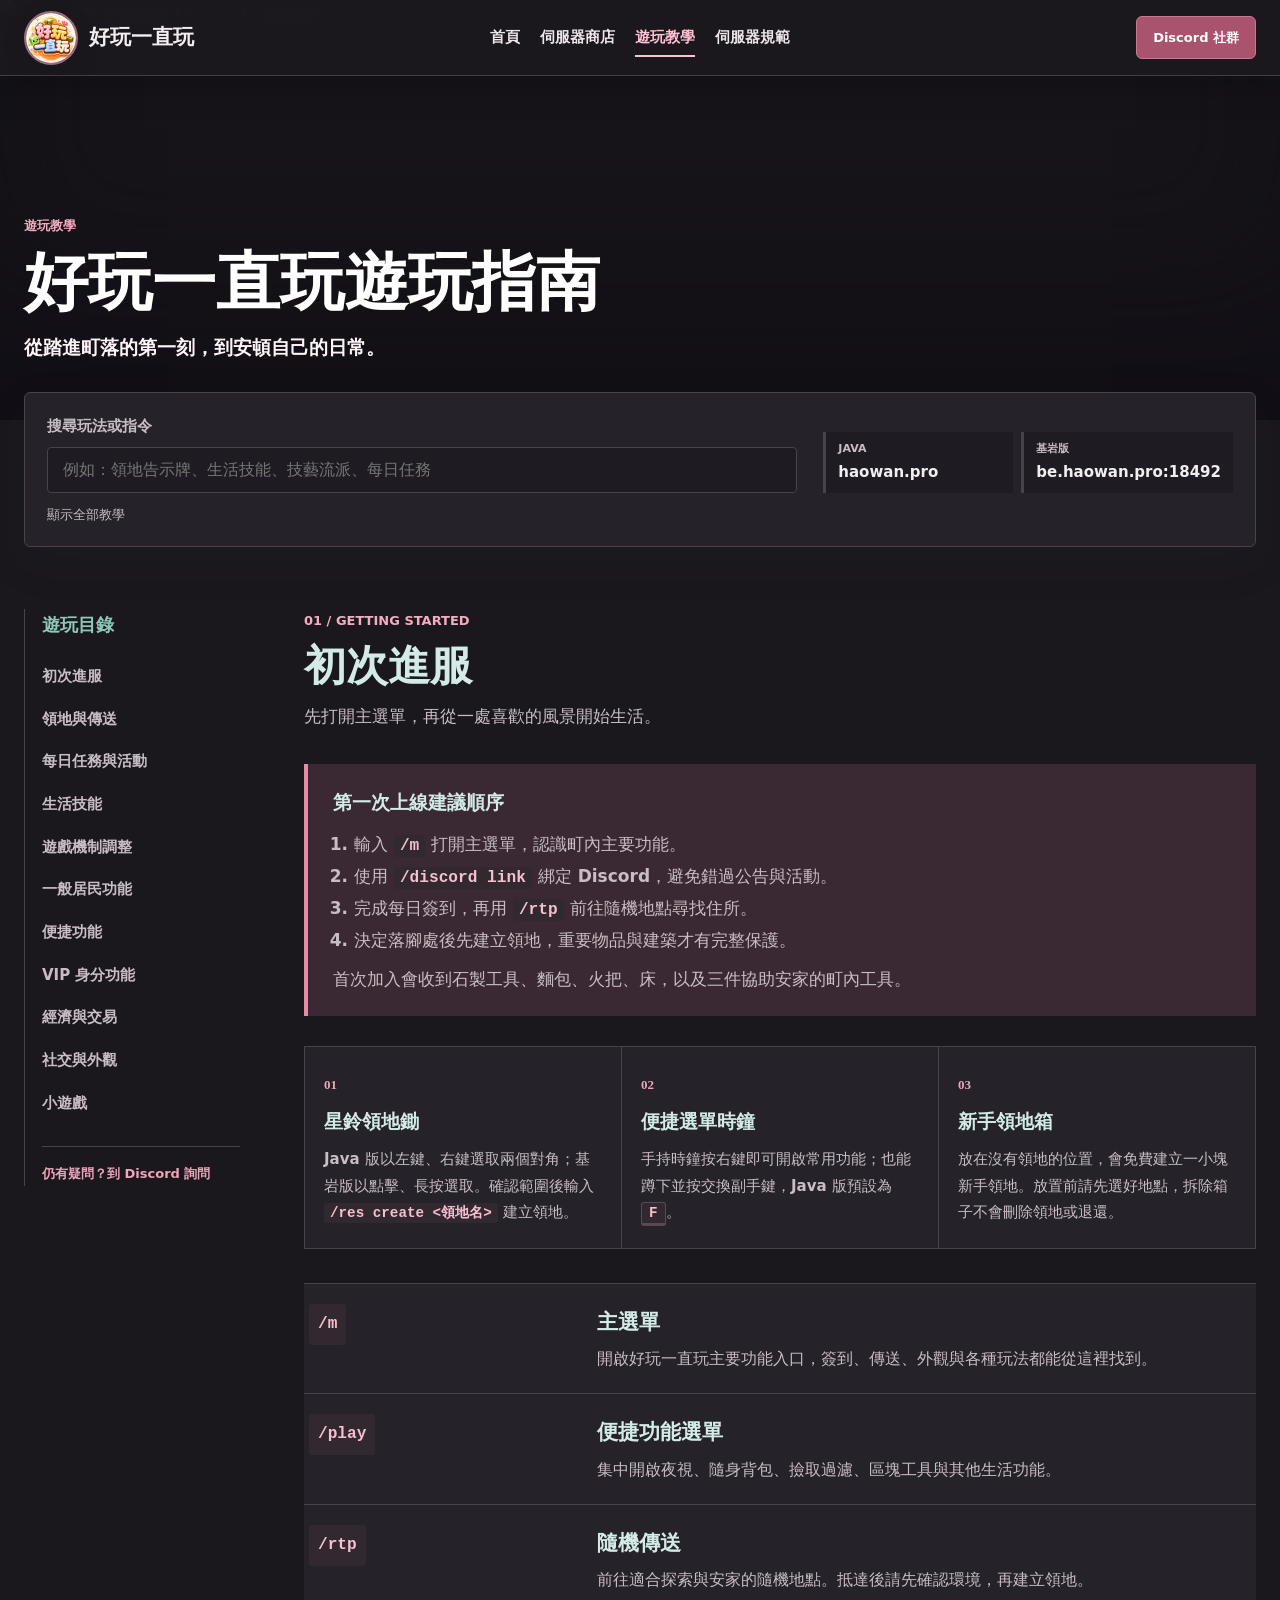
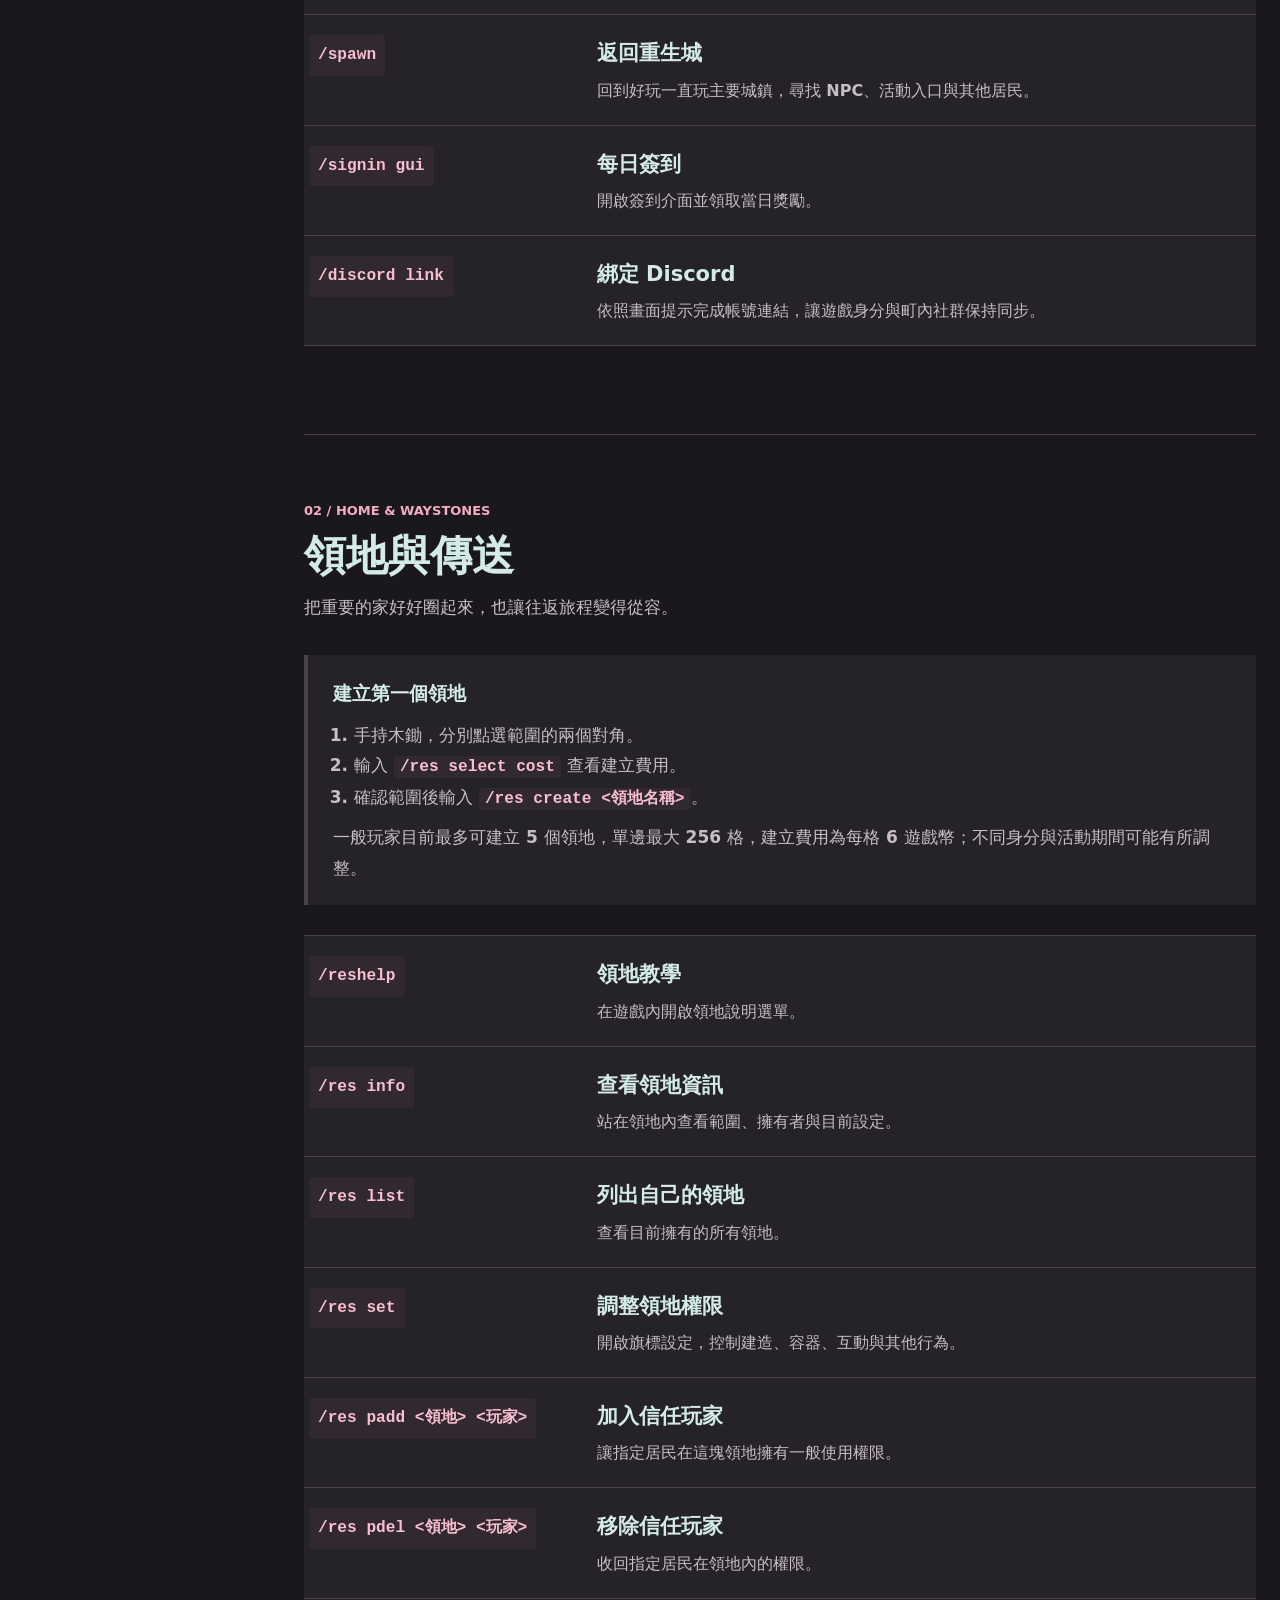
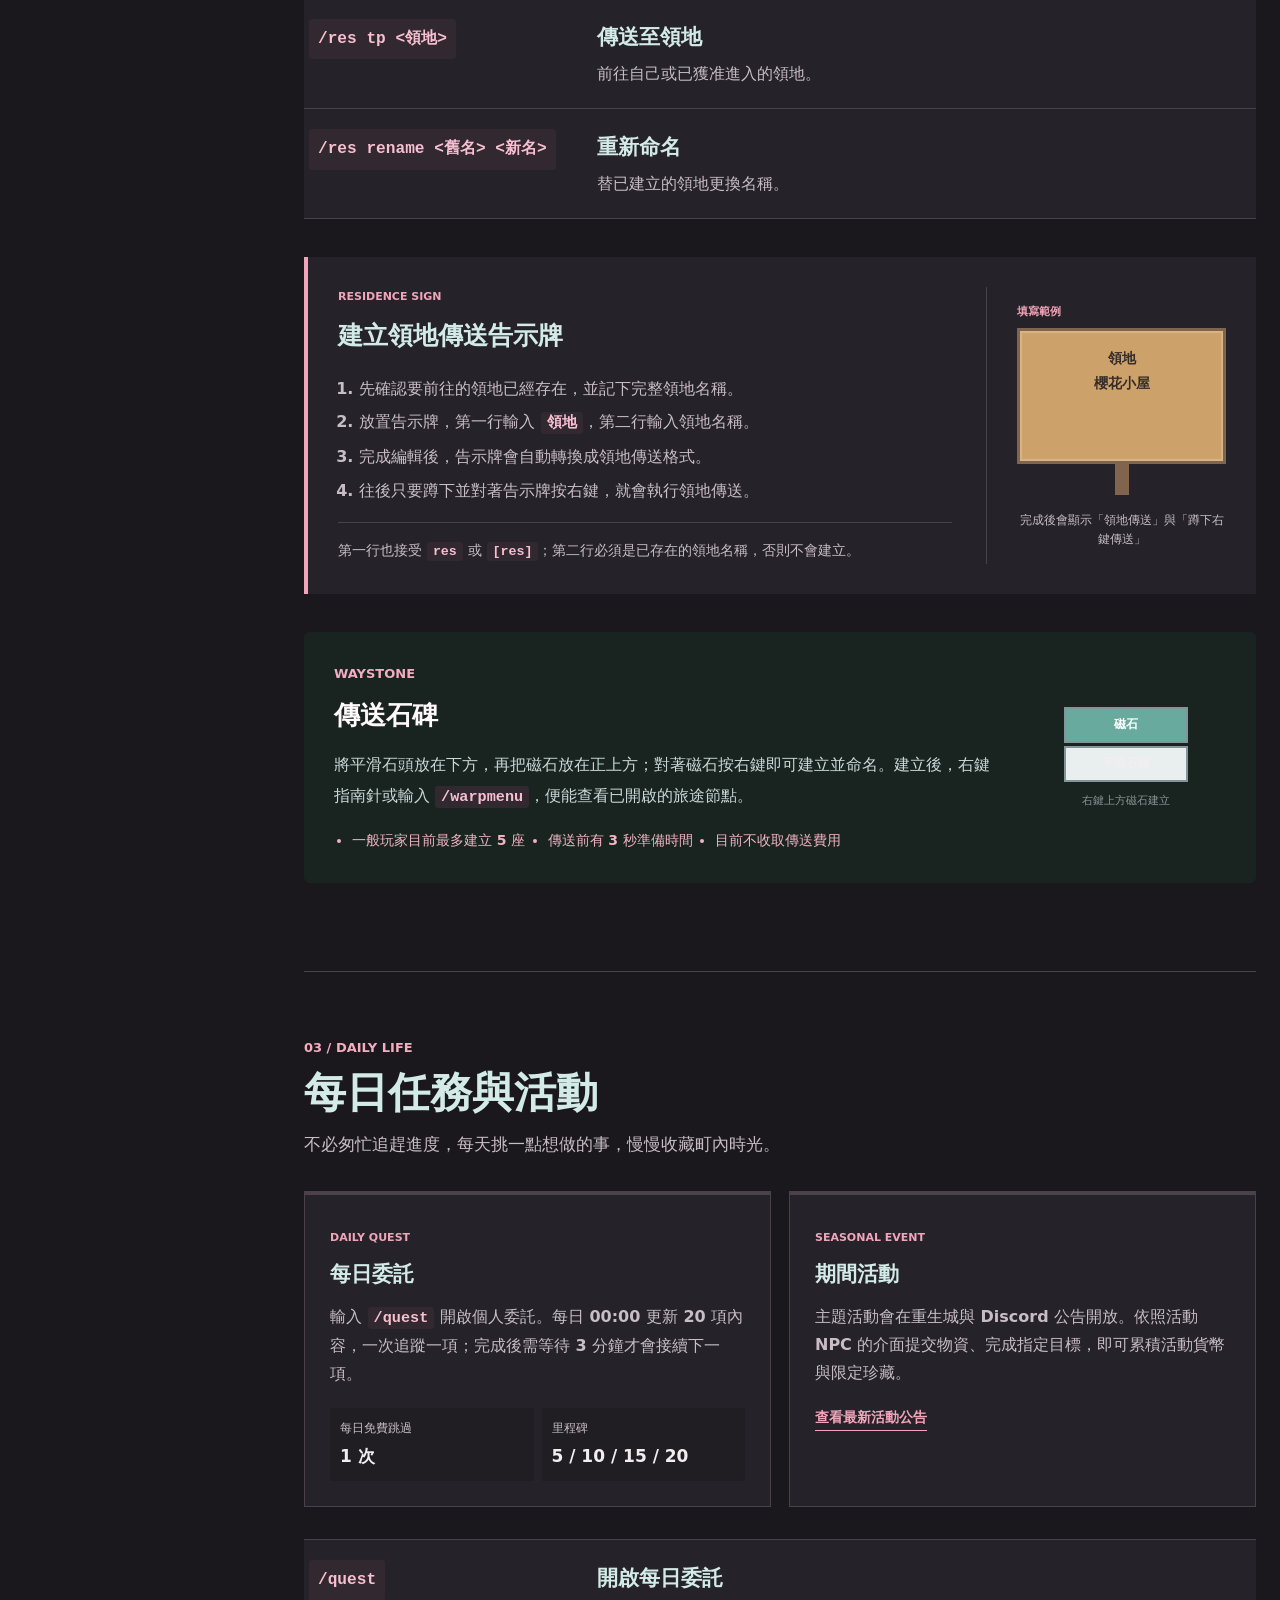
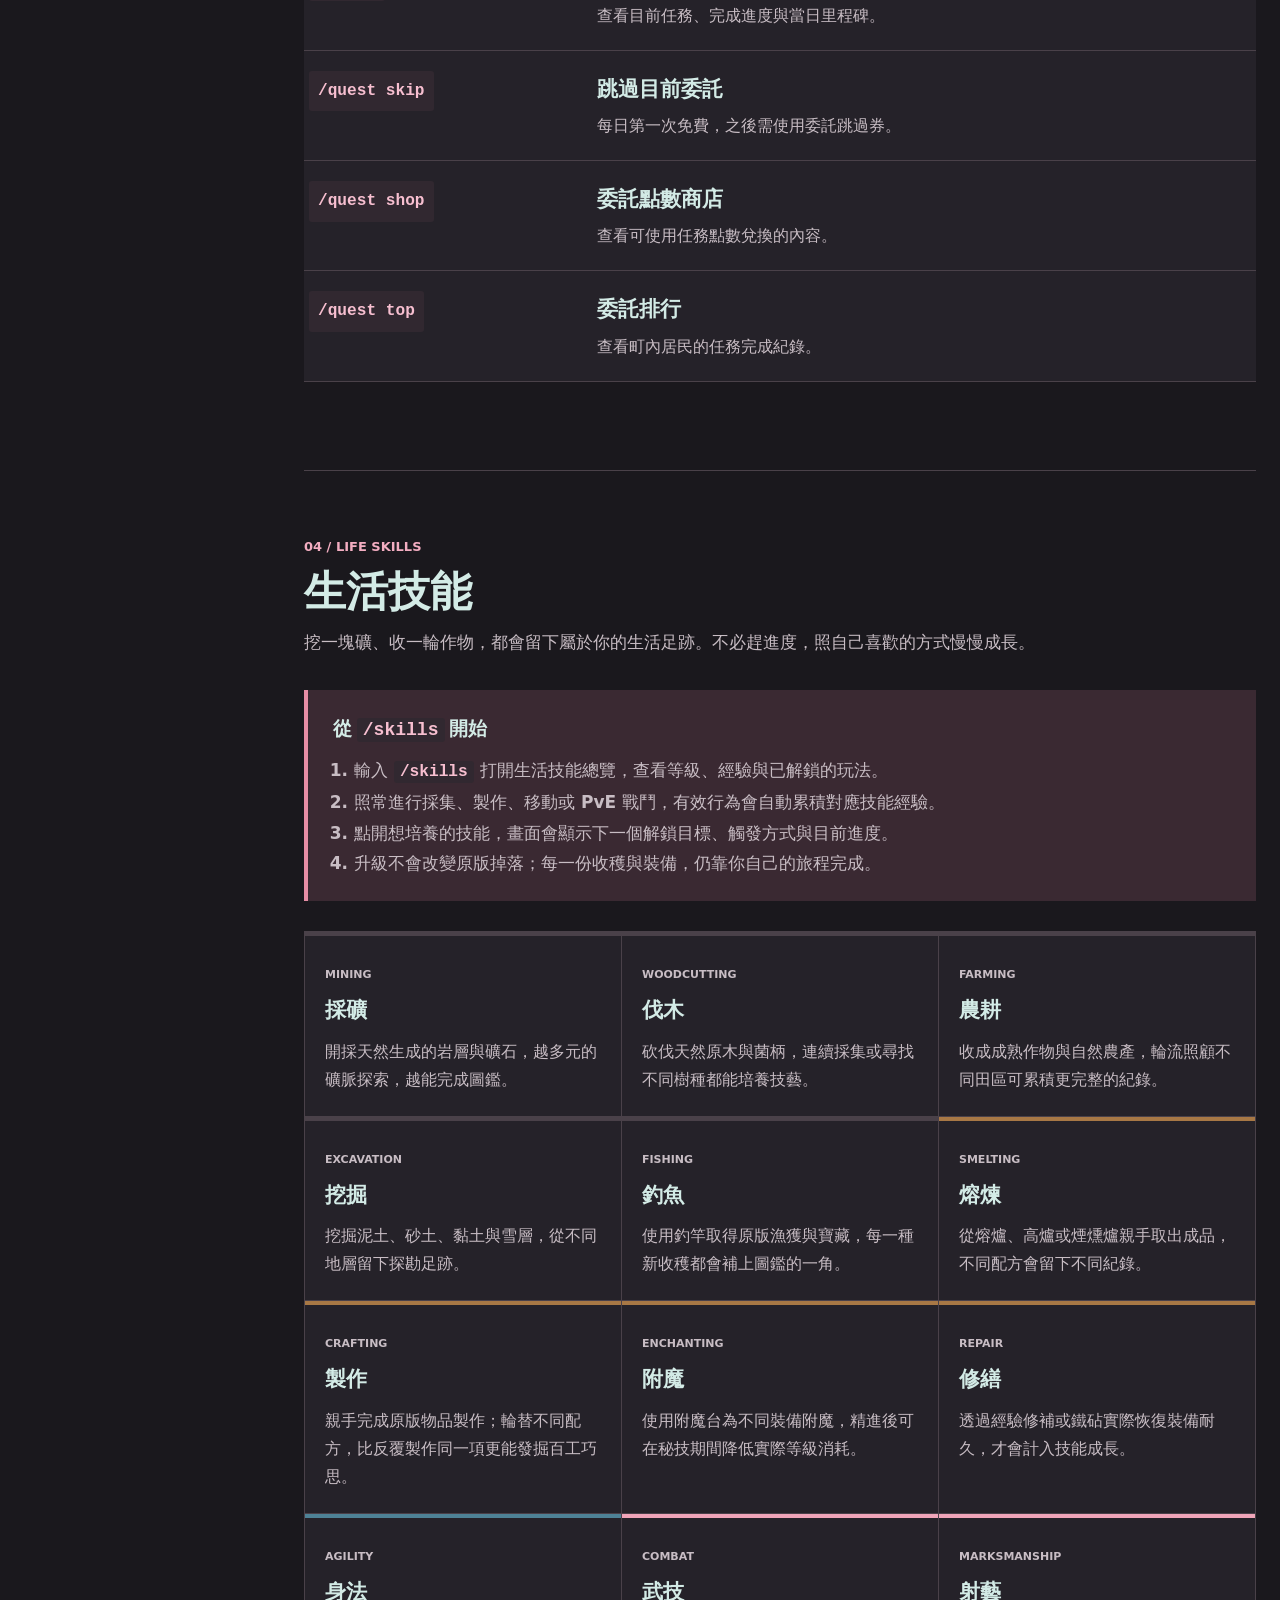
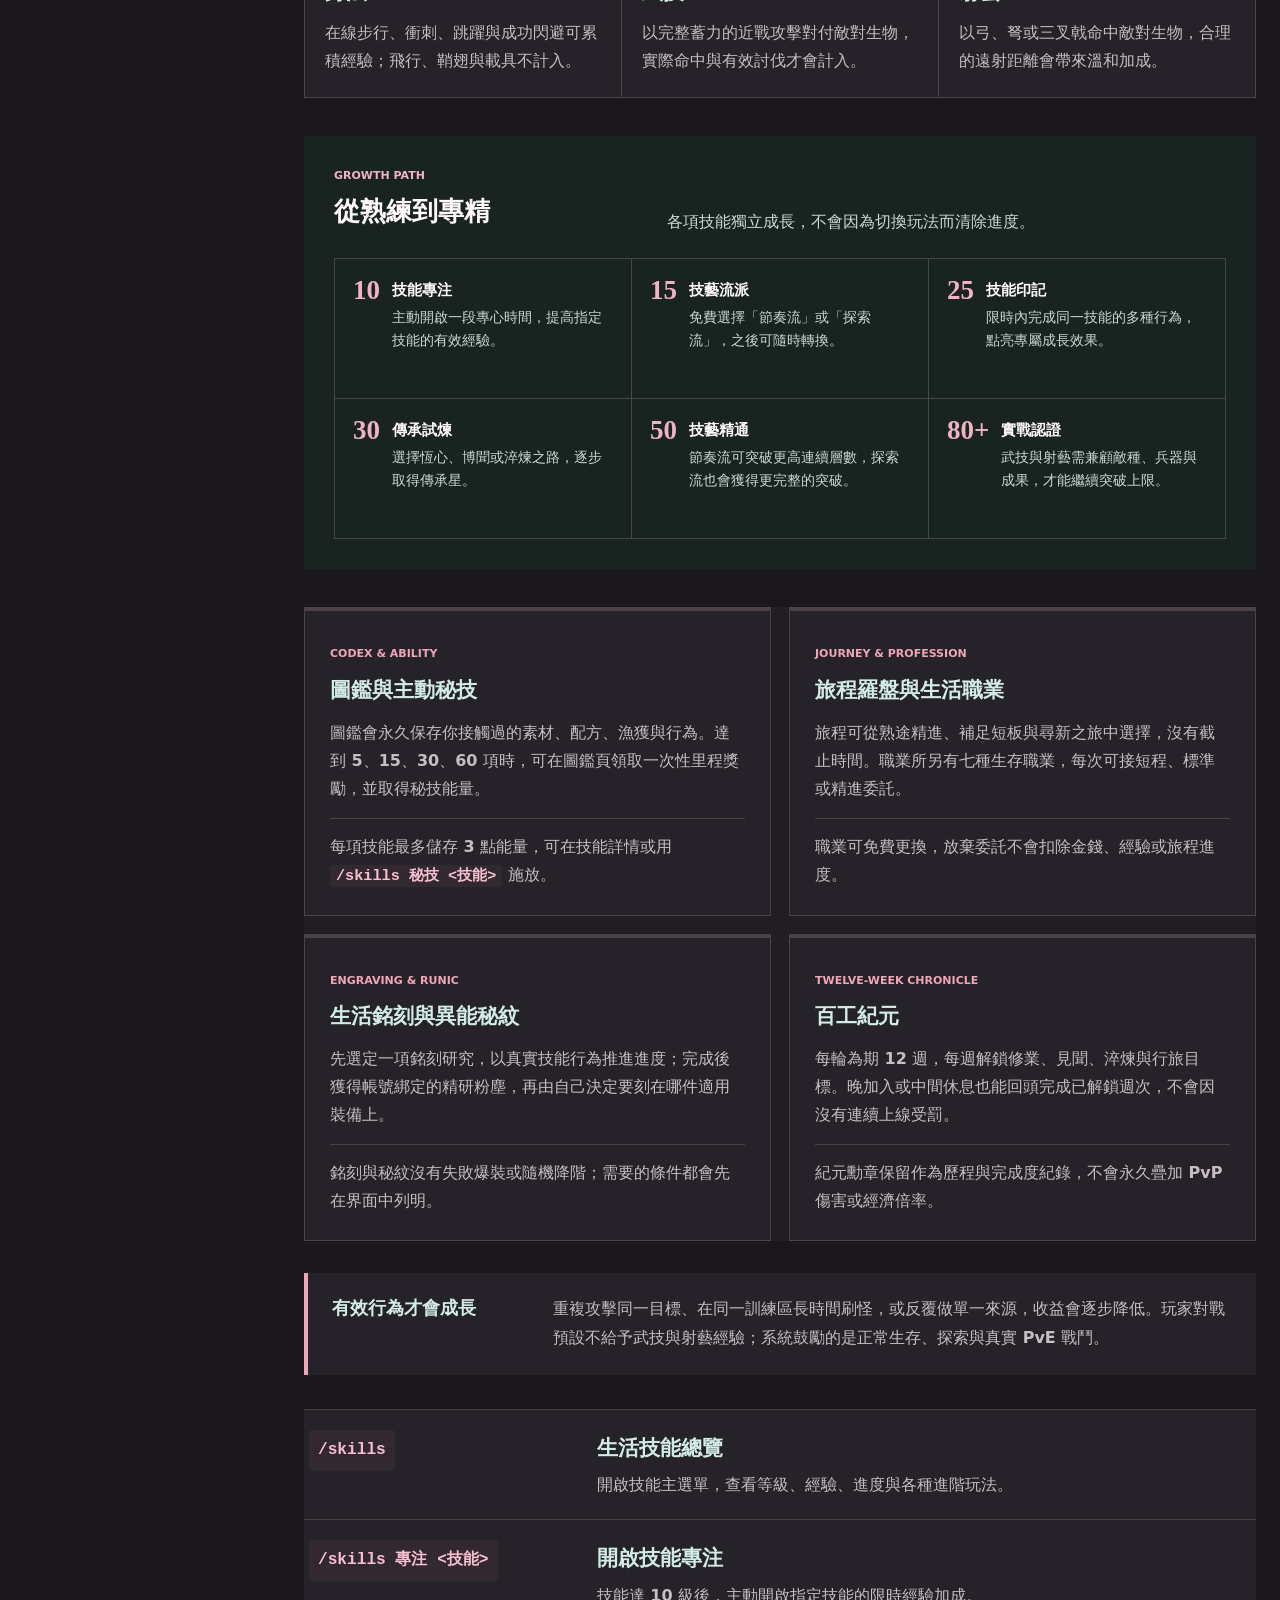
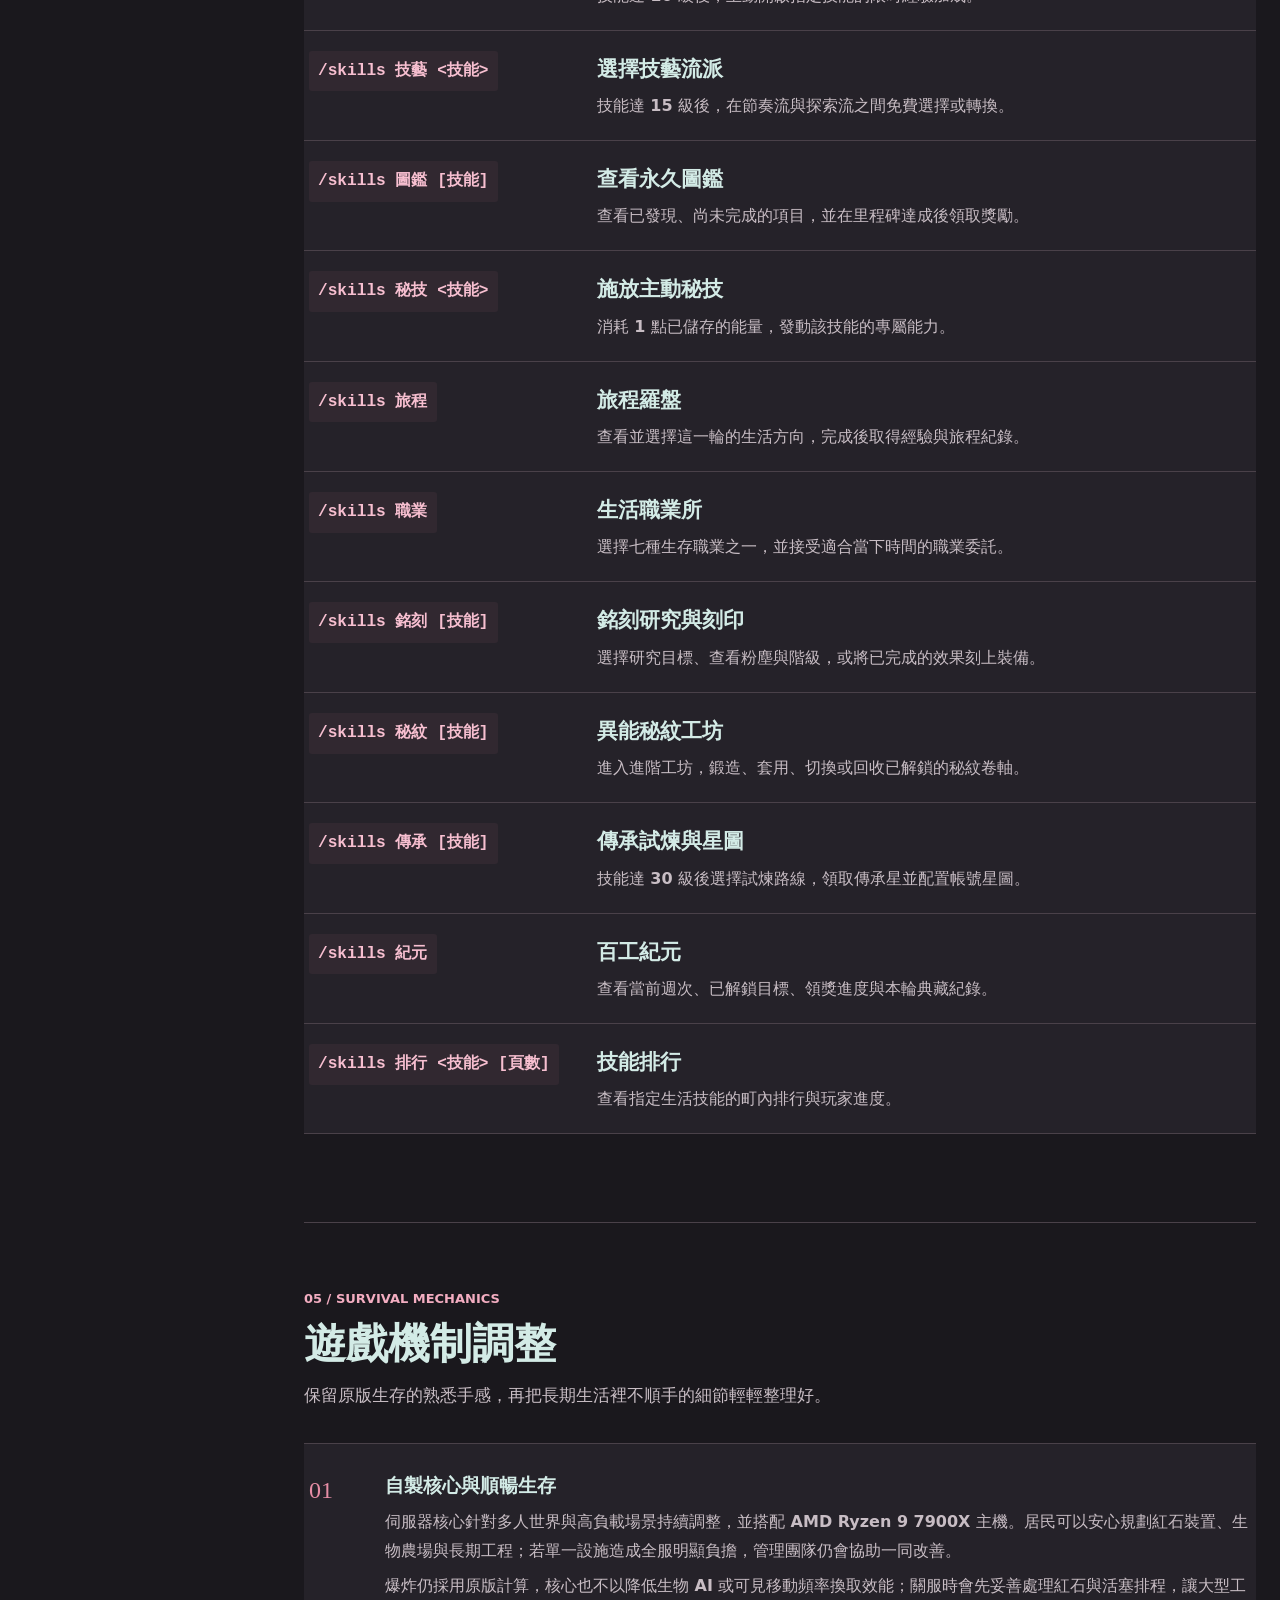
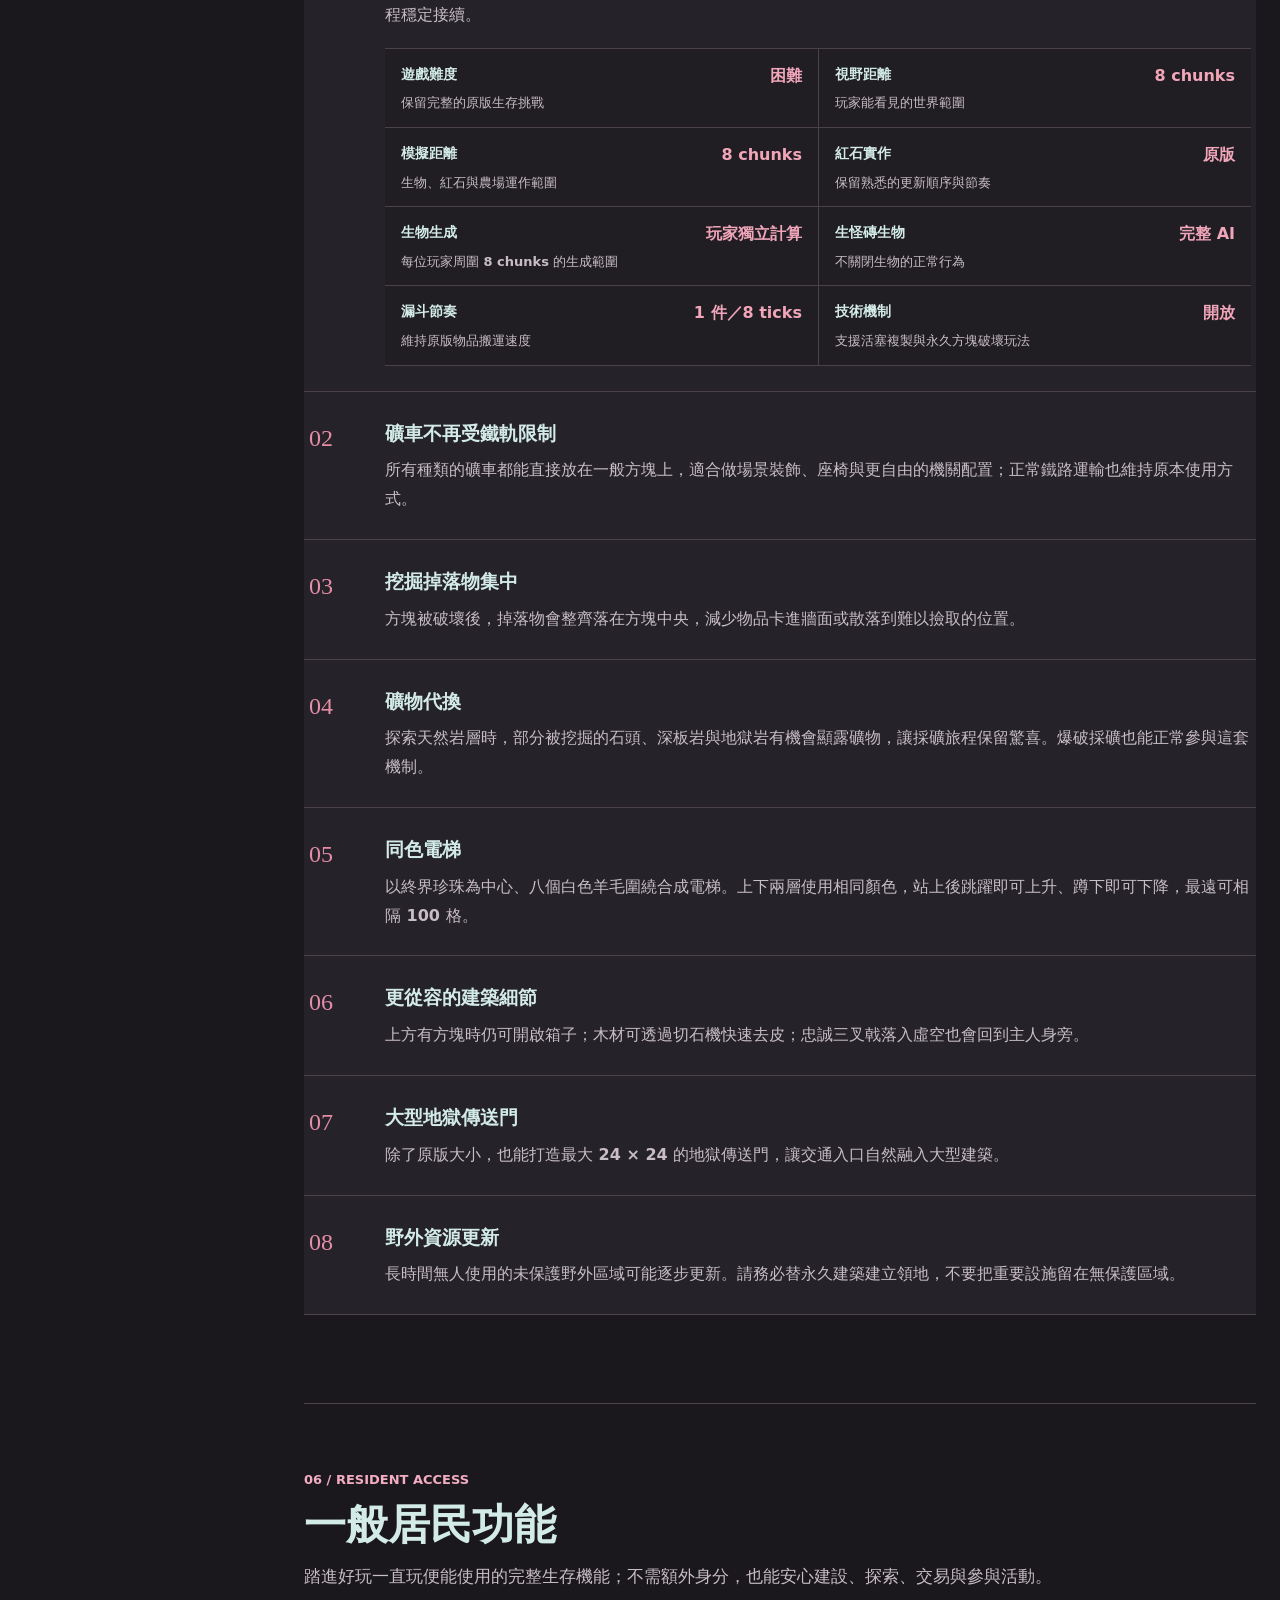
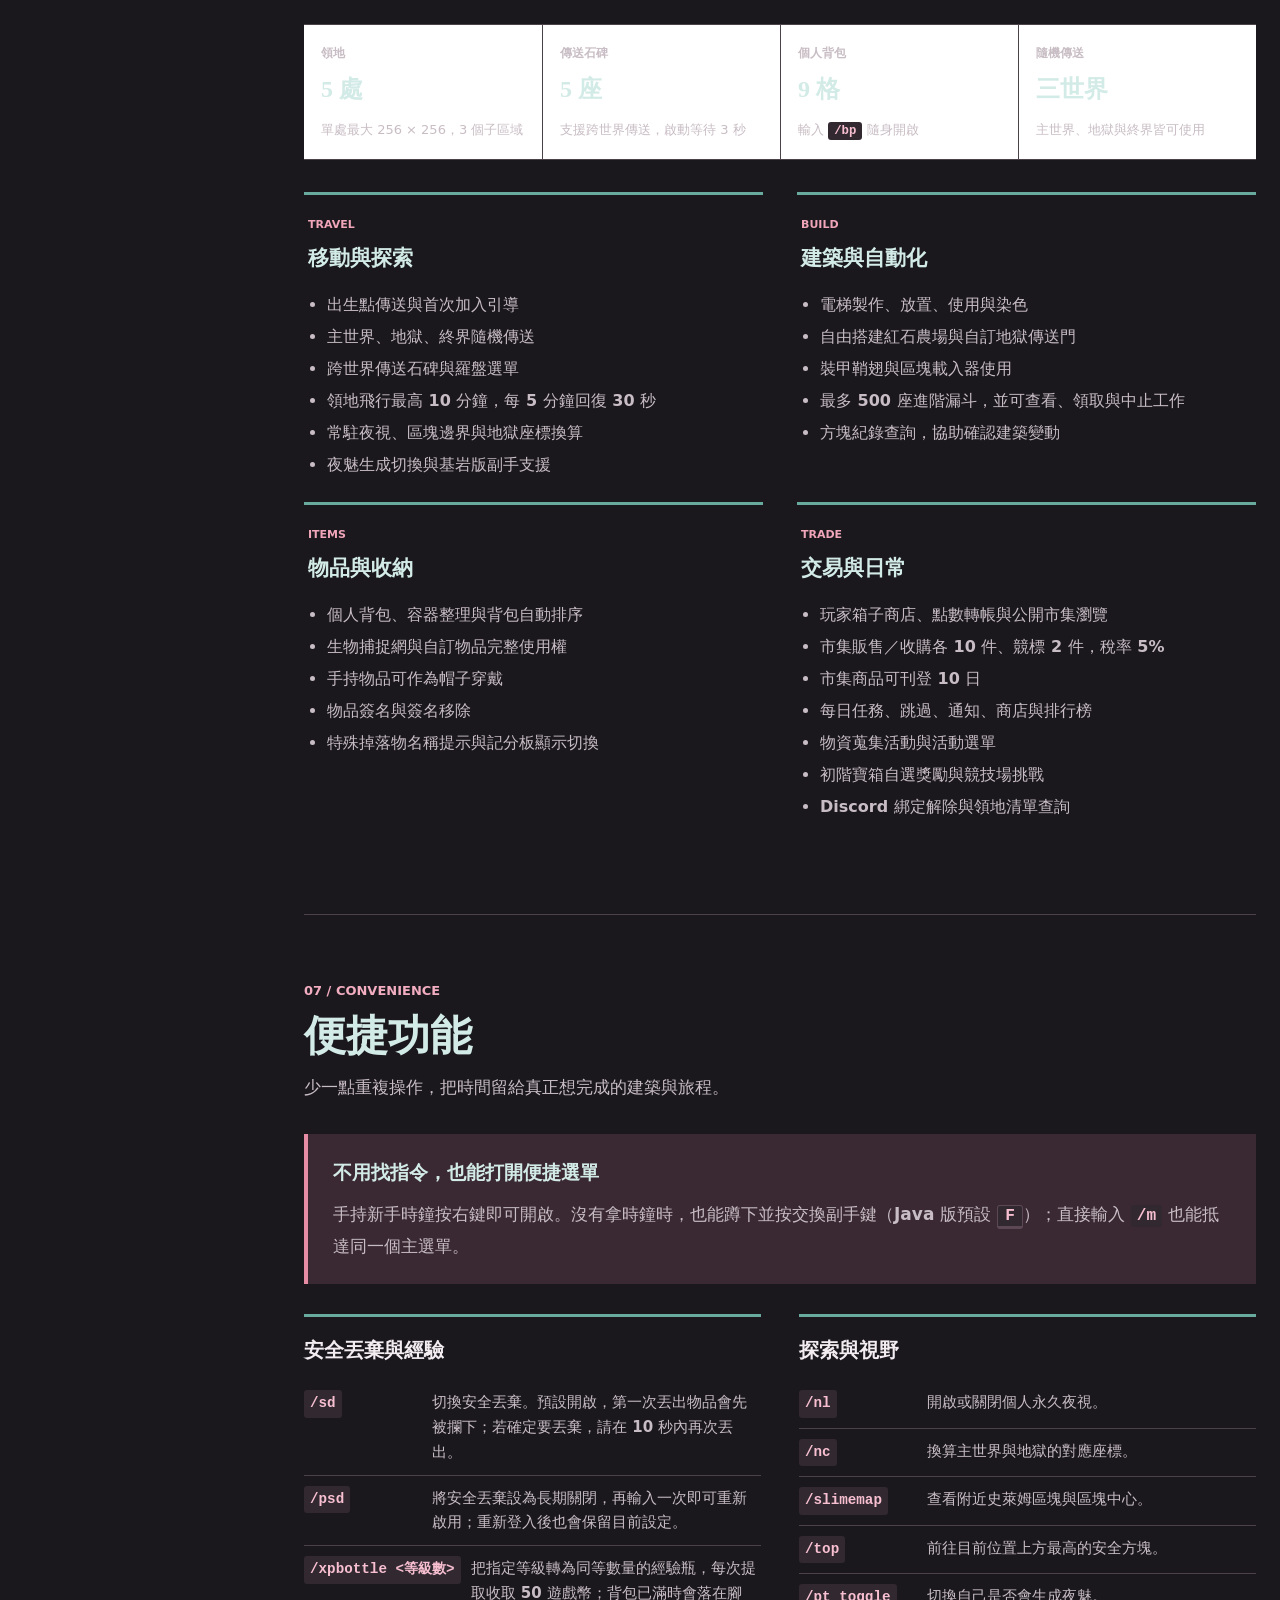
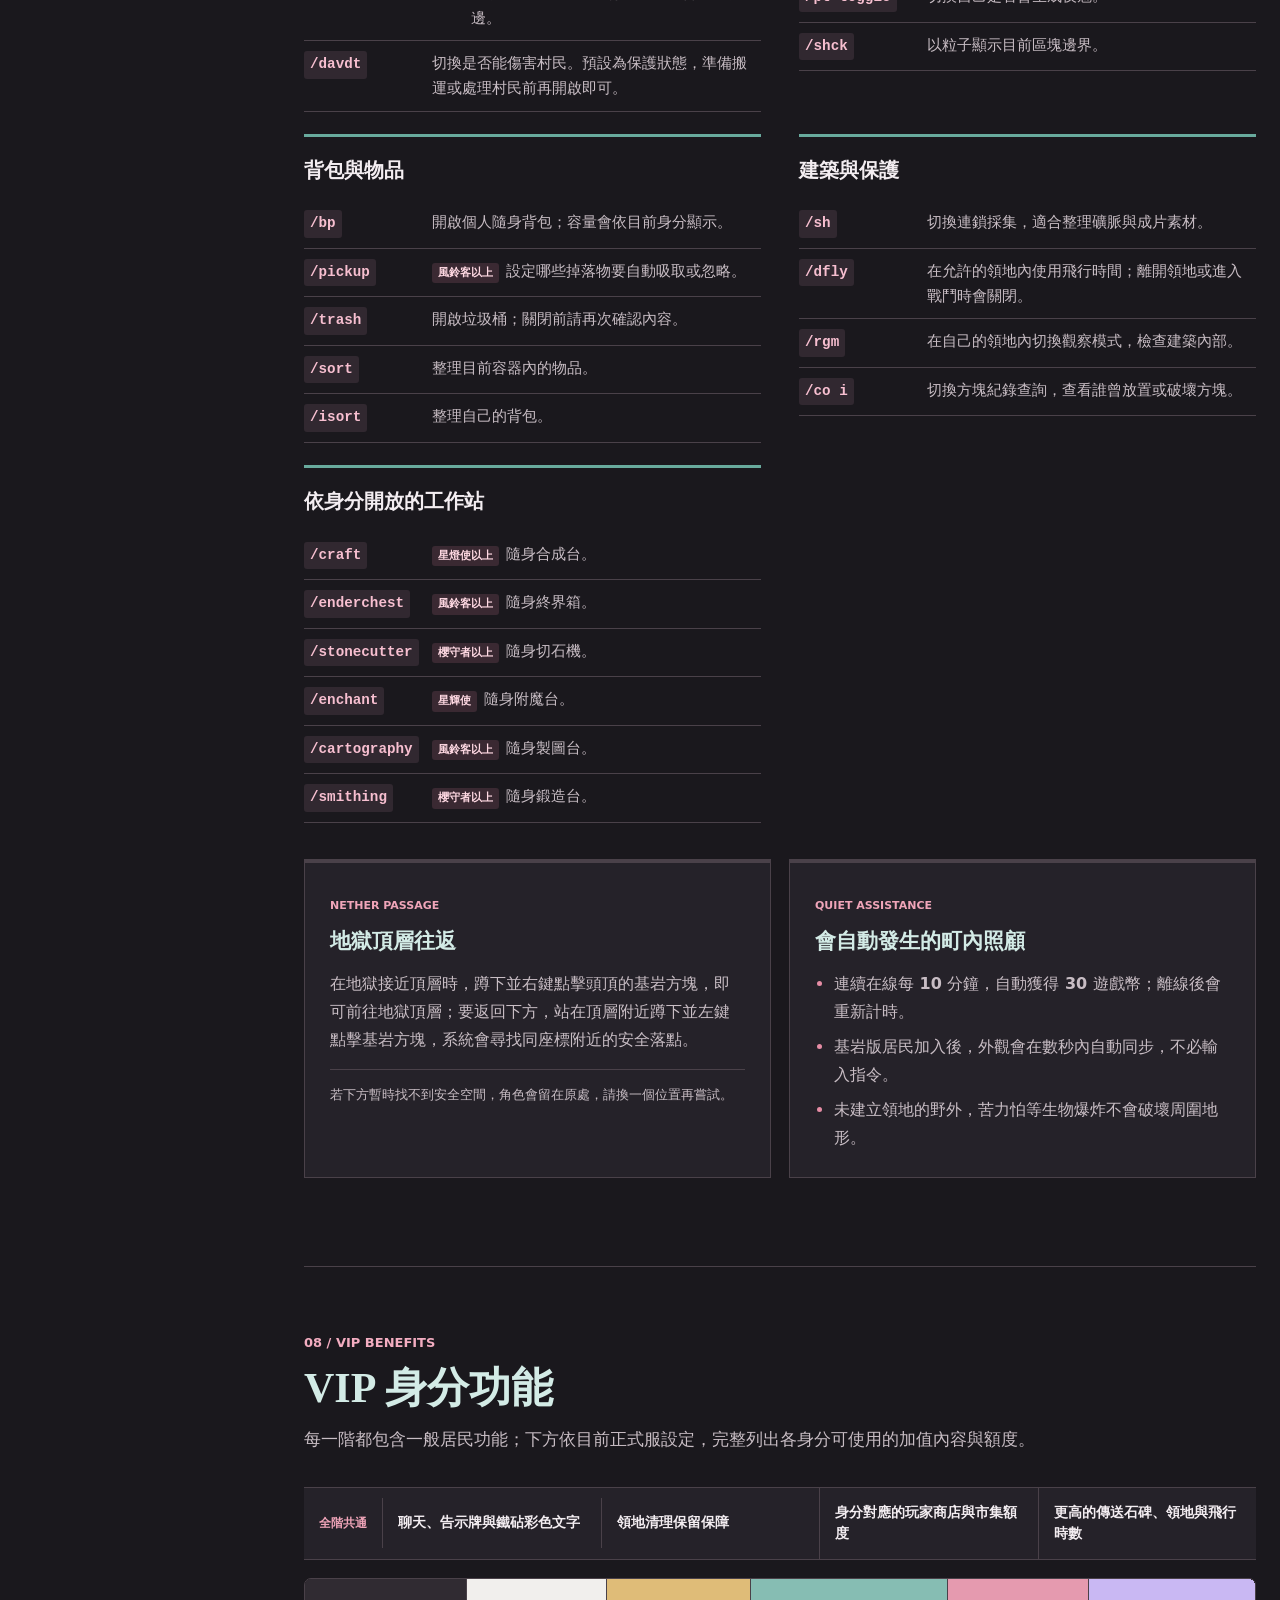
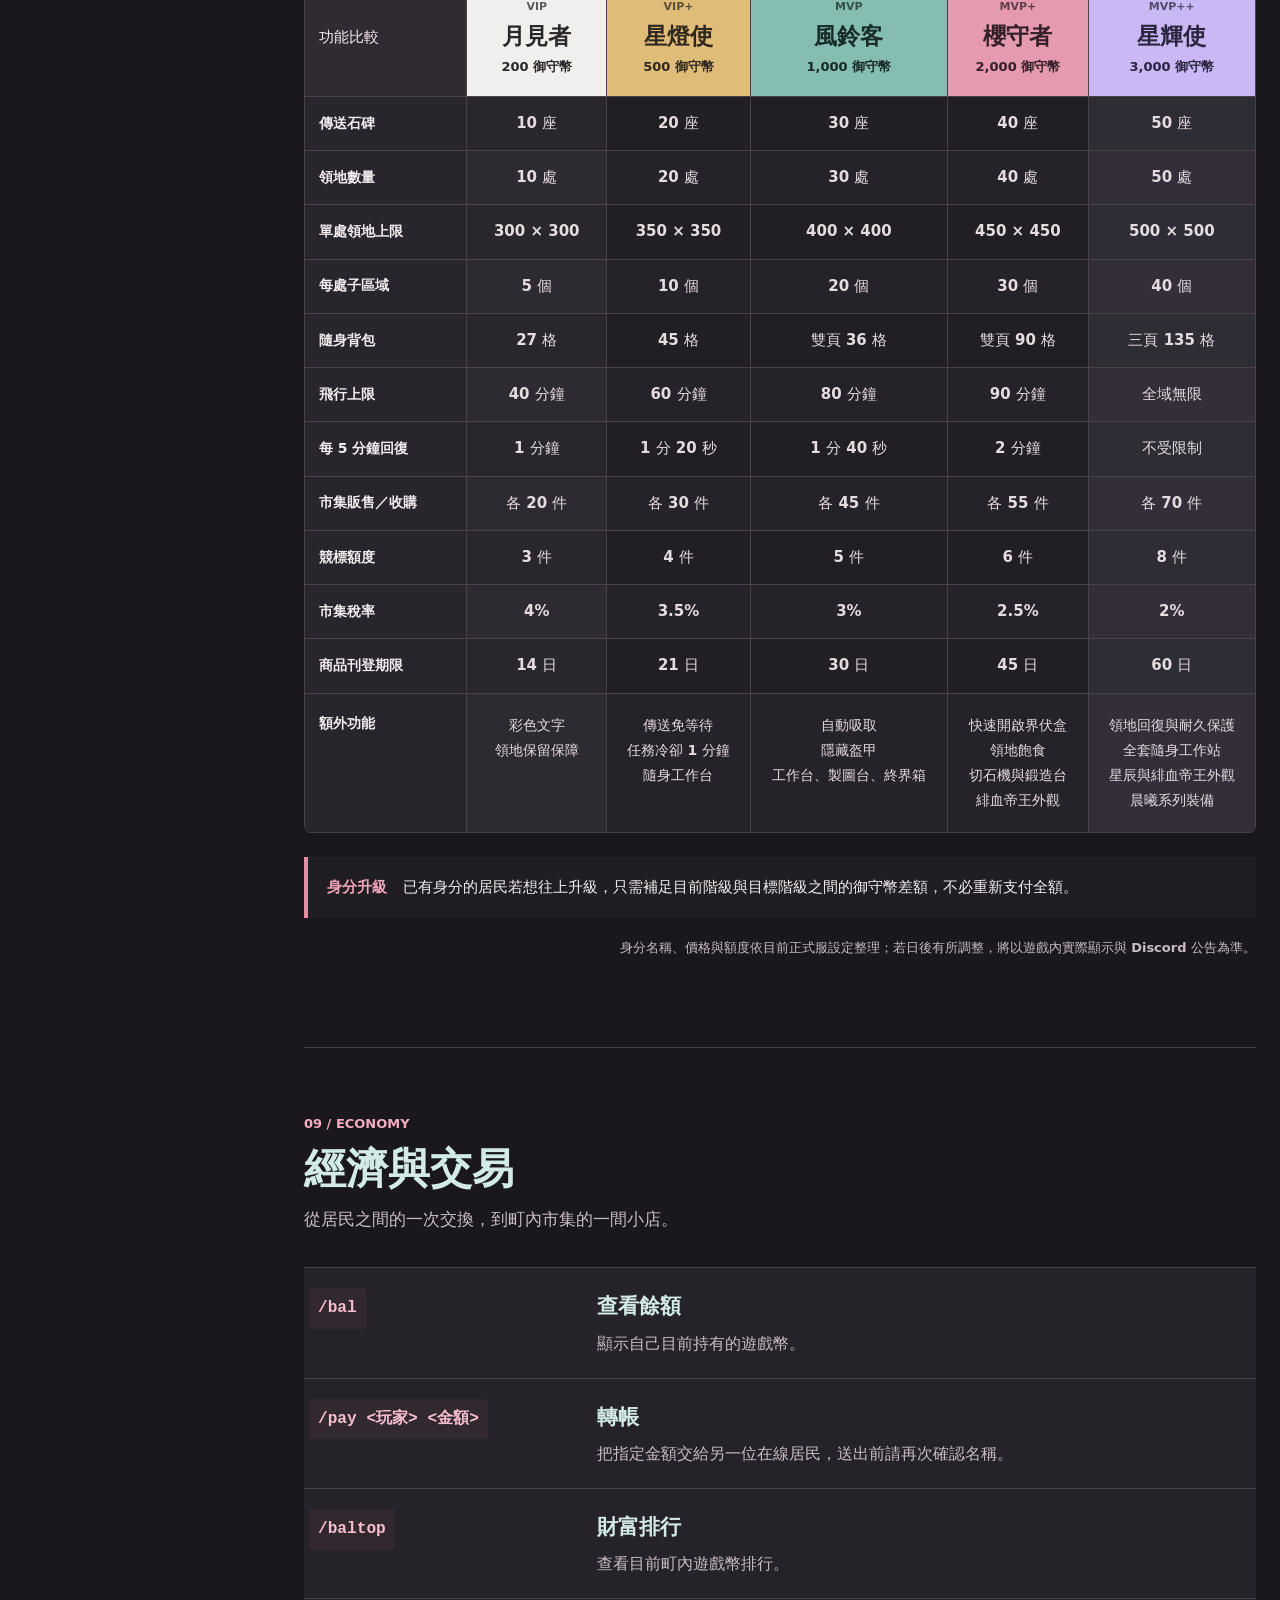
==== commit d4228b31: "Add files via upload" ====
--- a/commands.html
+++ b/commands.html
@@ -27,7 +27,7 @@
       <a href="index.html" >首頁</a>
       <a href="shop.html" >伺服器商店</a>
       <a href="commands.html" aria-current="page">遊玩教學</a>
-      <a href="rules.html" >玩家守則</a>
+      <a href="rules.html" >伺服器規範</a>
     </nav>
     <a class="header-discord" href="https://discord.gg/cj9Q2KJggV" target="_blank" rel="noopener noreferrer">Discord 社群</a>
     <button class="menu-button" type="button" aria-label="開啟選單" aria-controls="main-nav" aria-expanded="false" data-menu-button>
@@ -563,7 +563,7 @@
       <a href="index.html">首頁</a>
       <a href="shop.html">伺服器商店</a>
       <a href="commands.html">遊玩教學</a>
-      <a href="rules.html">玩家守則</a>
+      <a href="rules.html">伺服器規範</a>
       <a href="https://discord.gg/cj9Q2KJggV" target="_blank" rel="noopener noreferrer">Discord</a>
     </nav>
     <p>Minecraft is a trademark of Mojang Studios. This server is not affiliated with Mojang or Microsoft.</p>
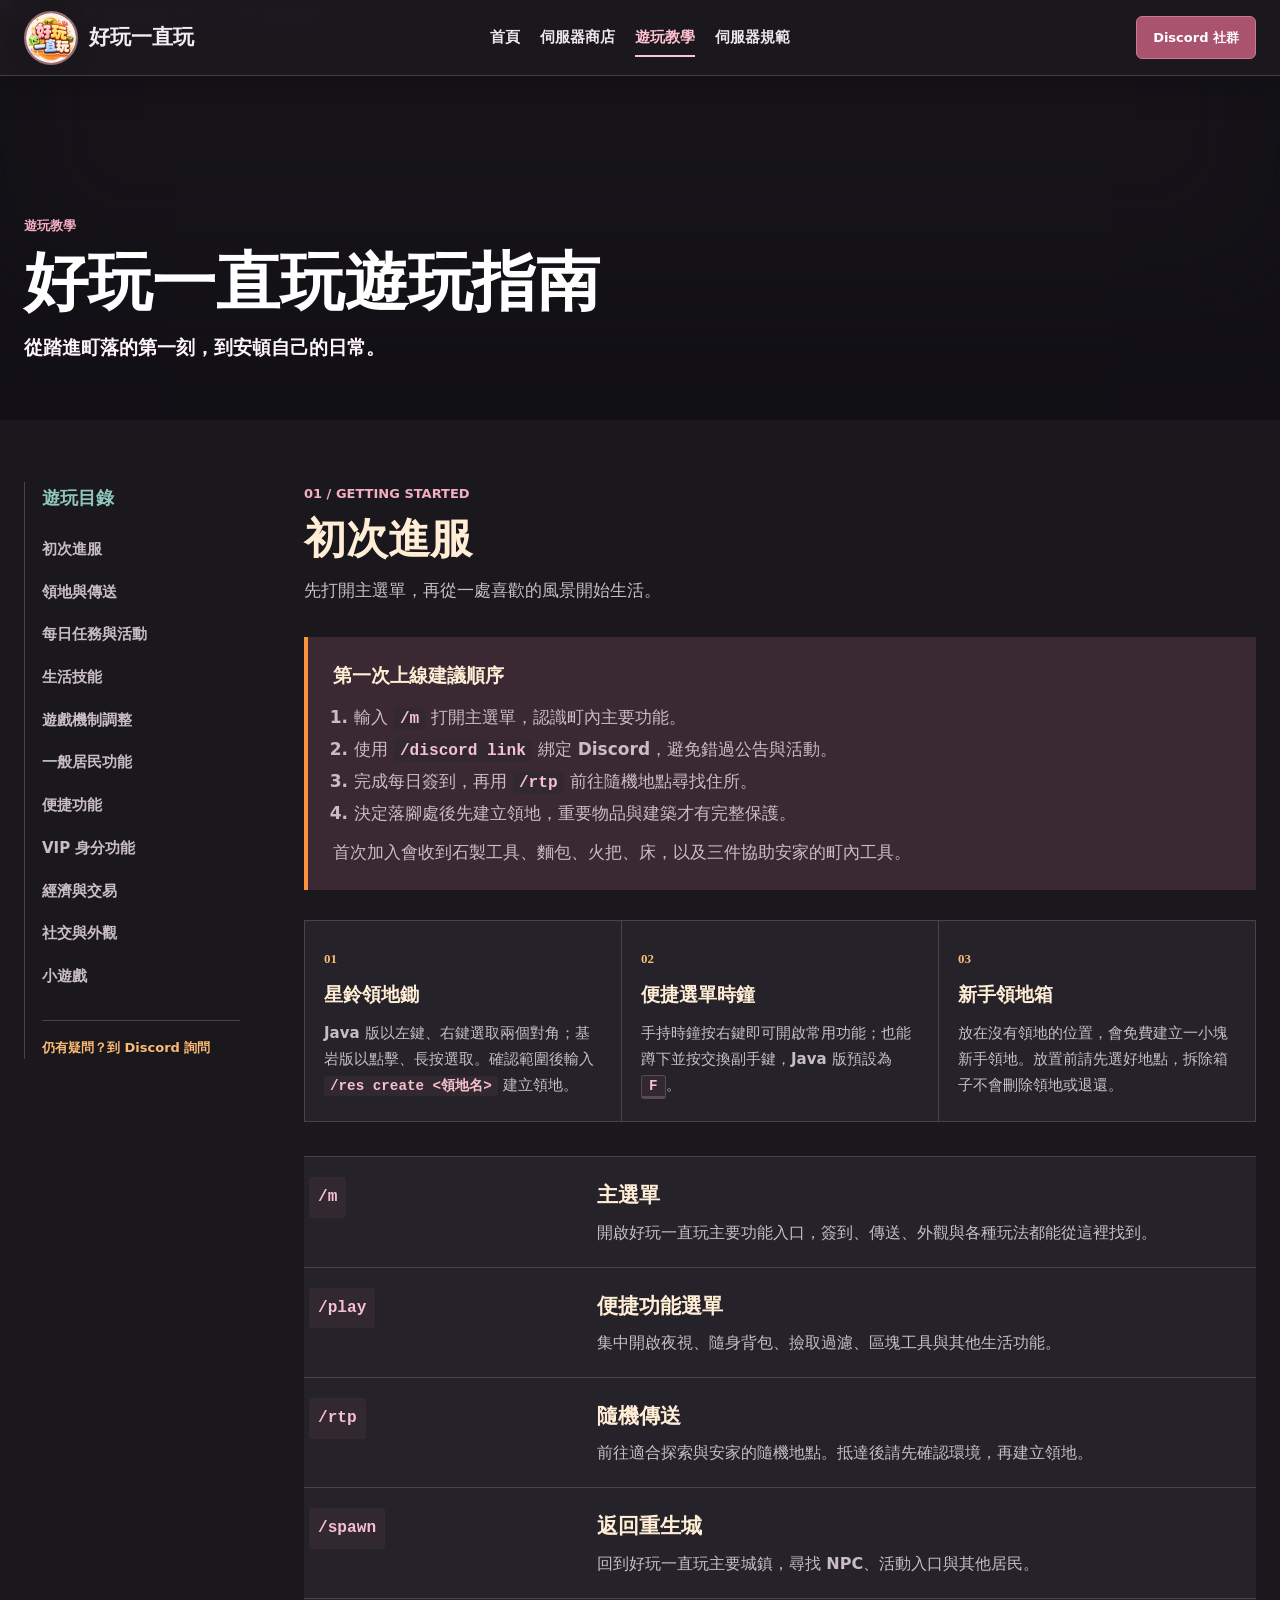
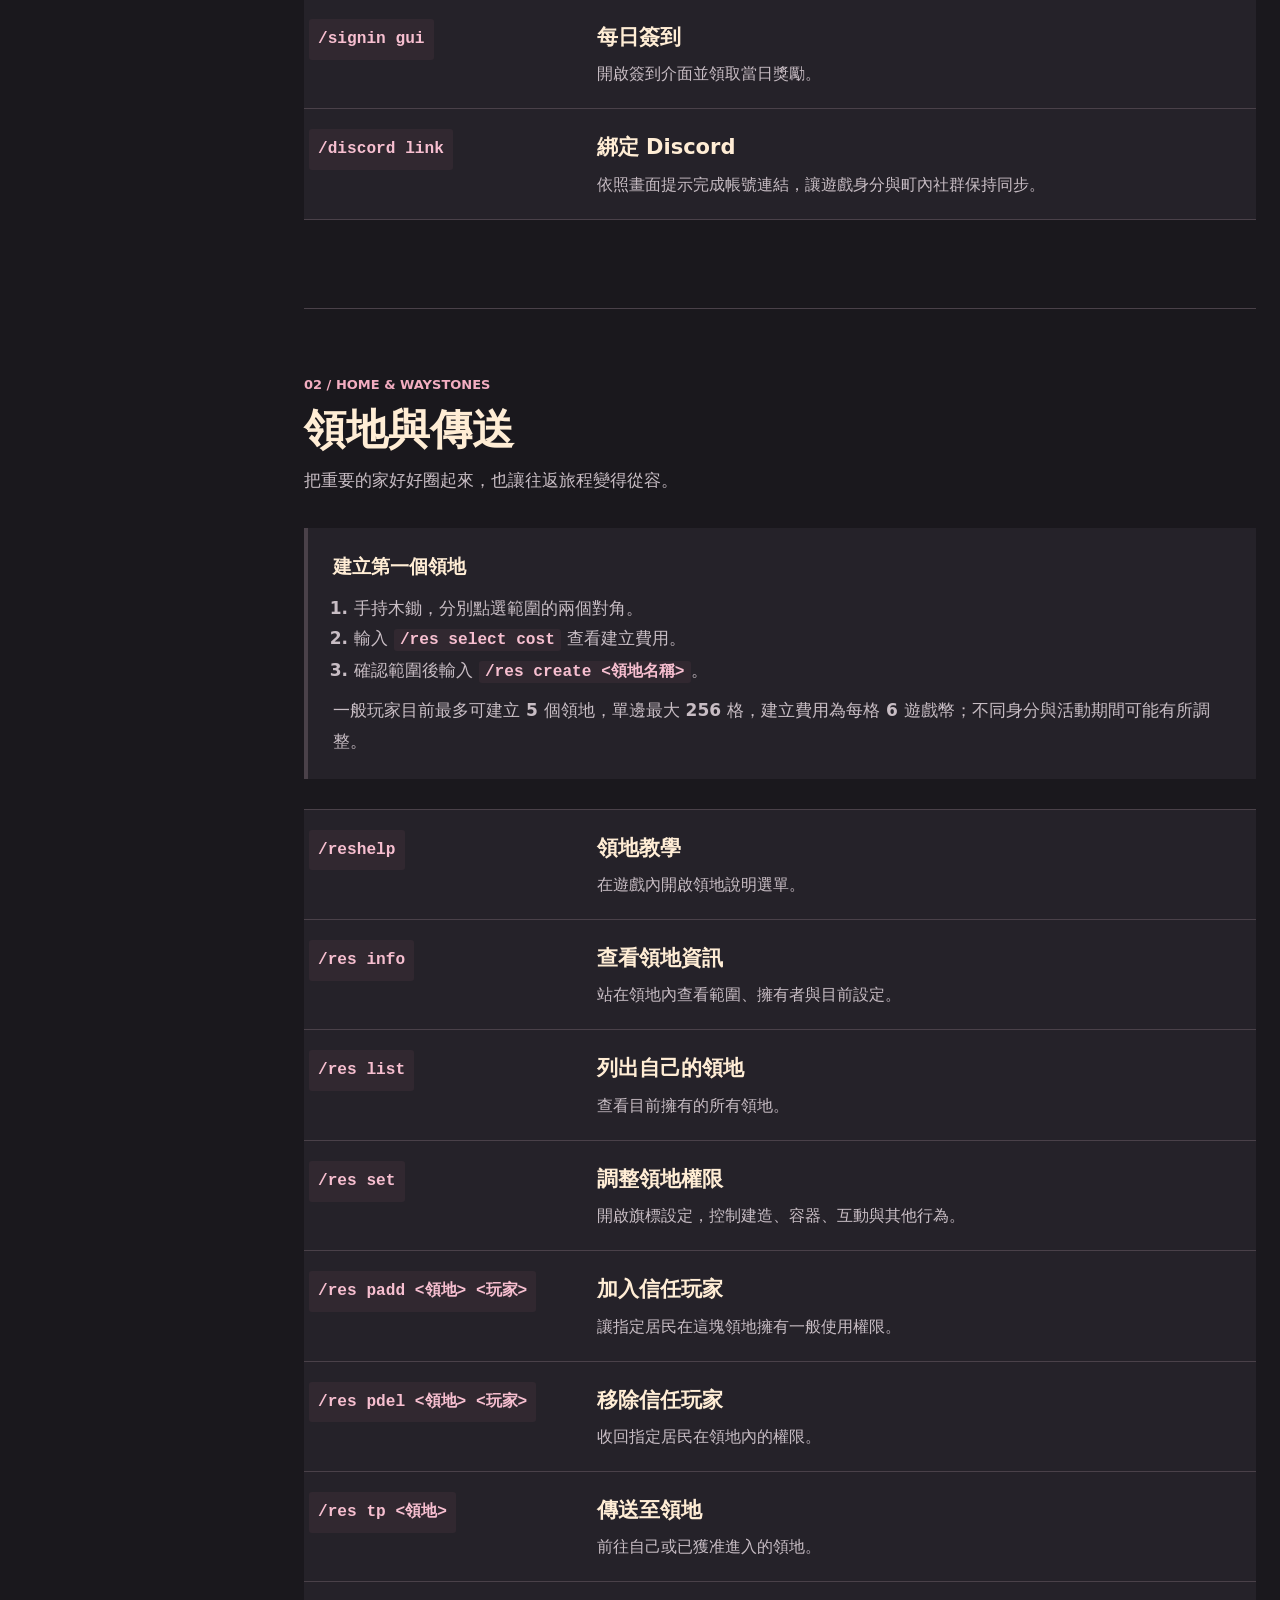
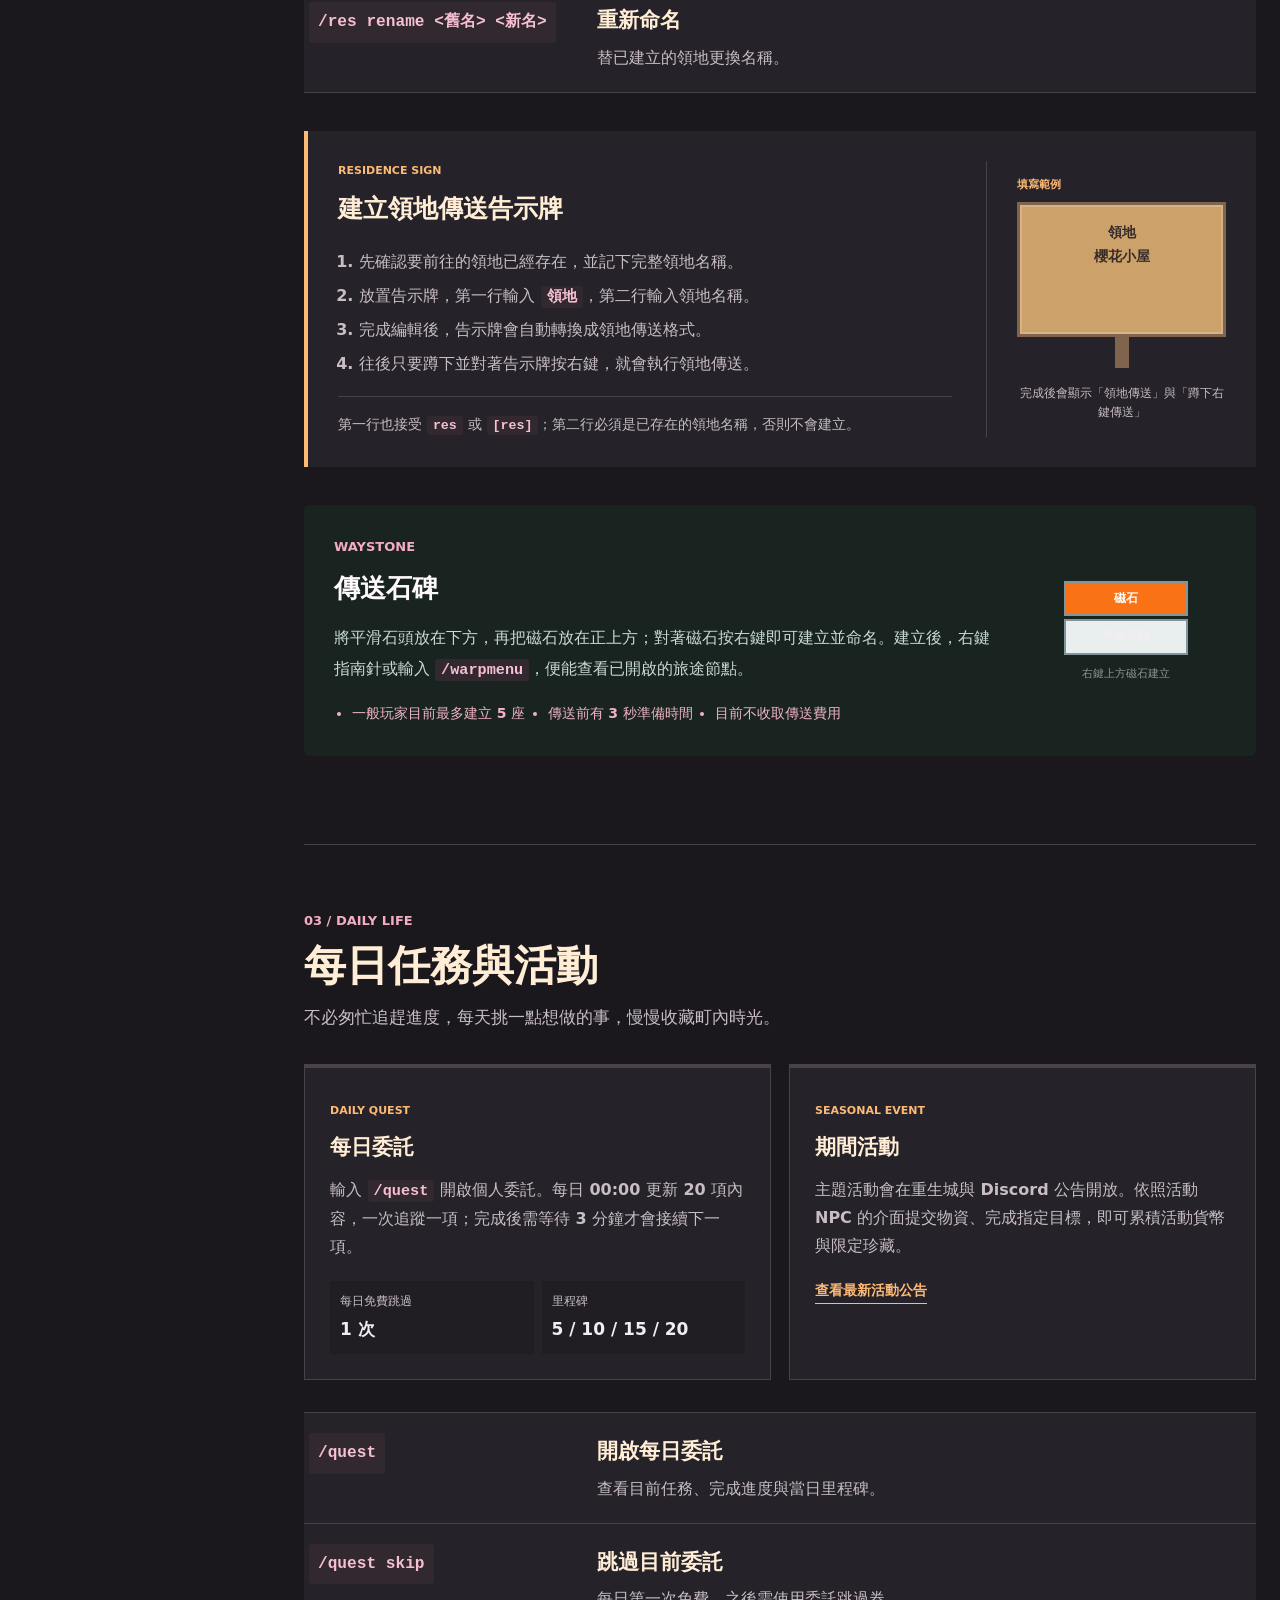
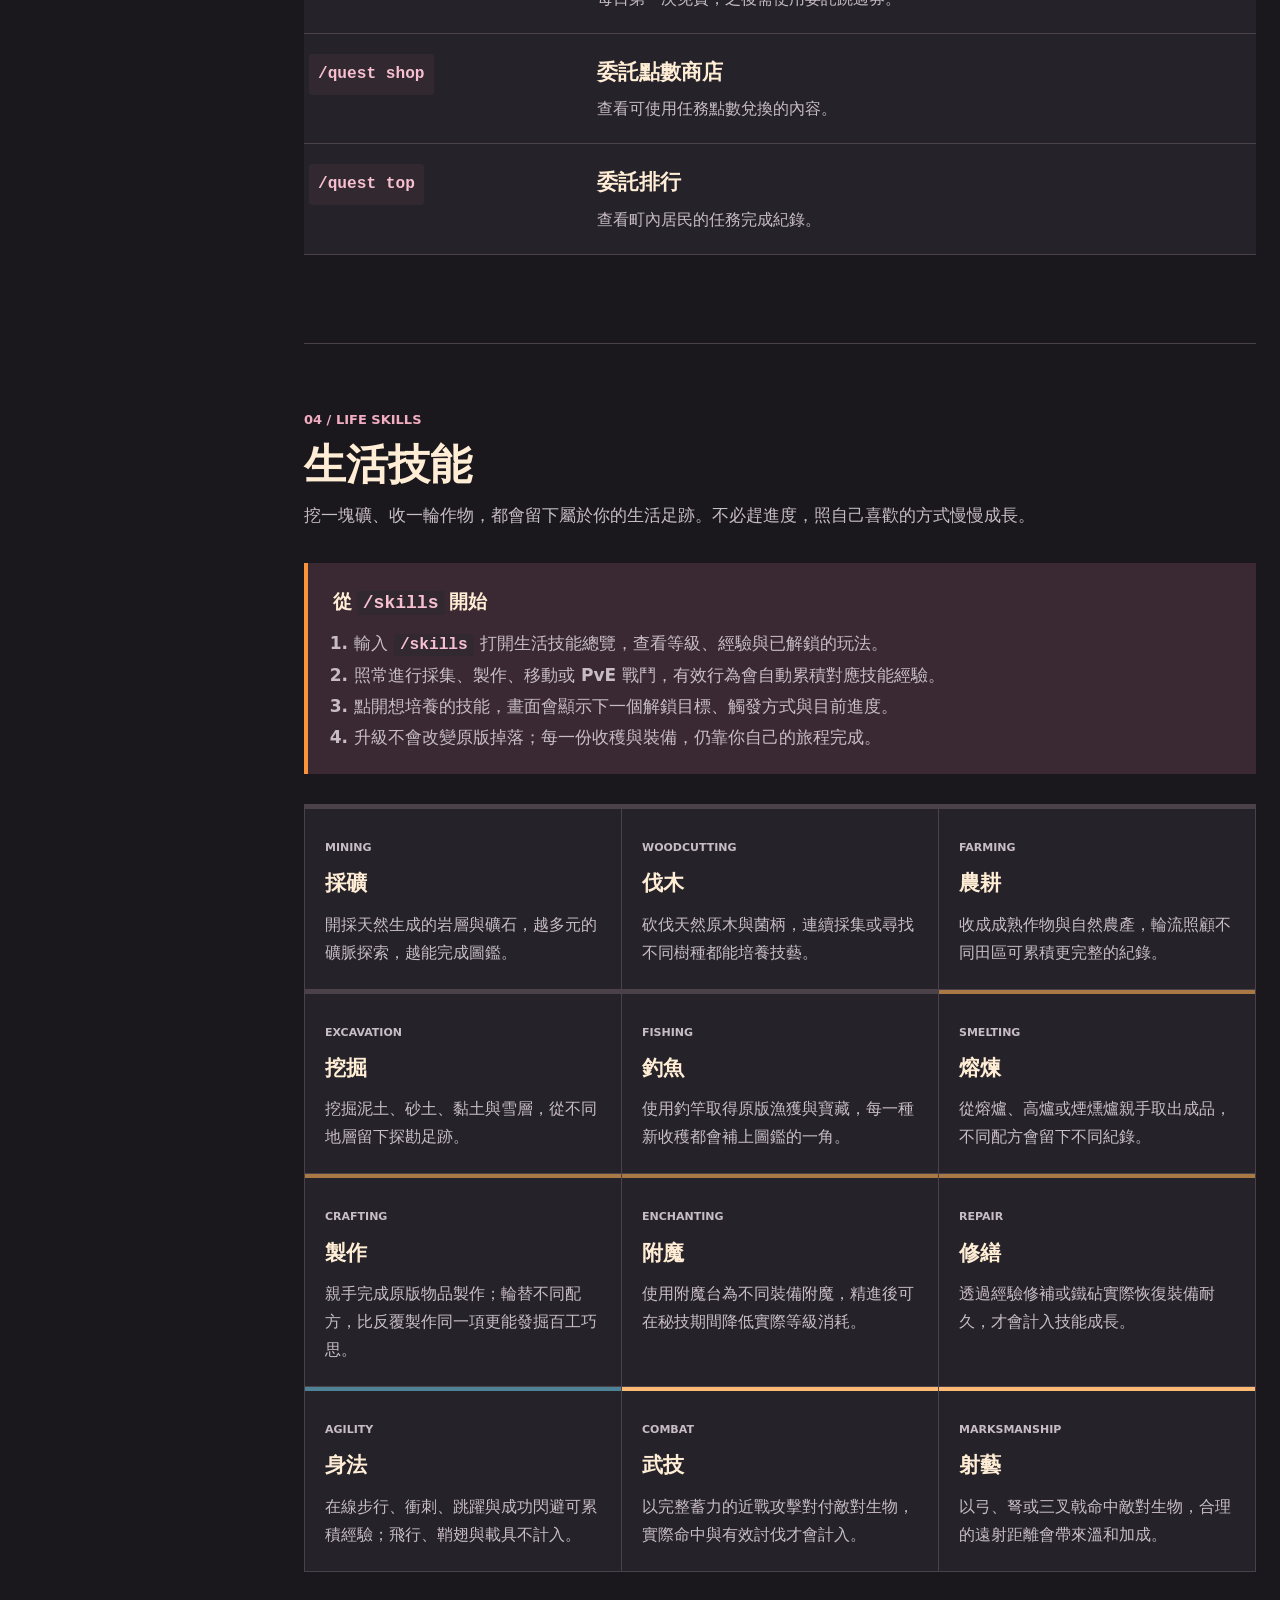
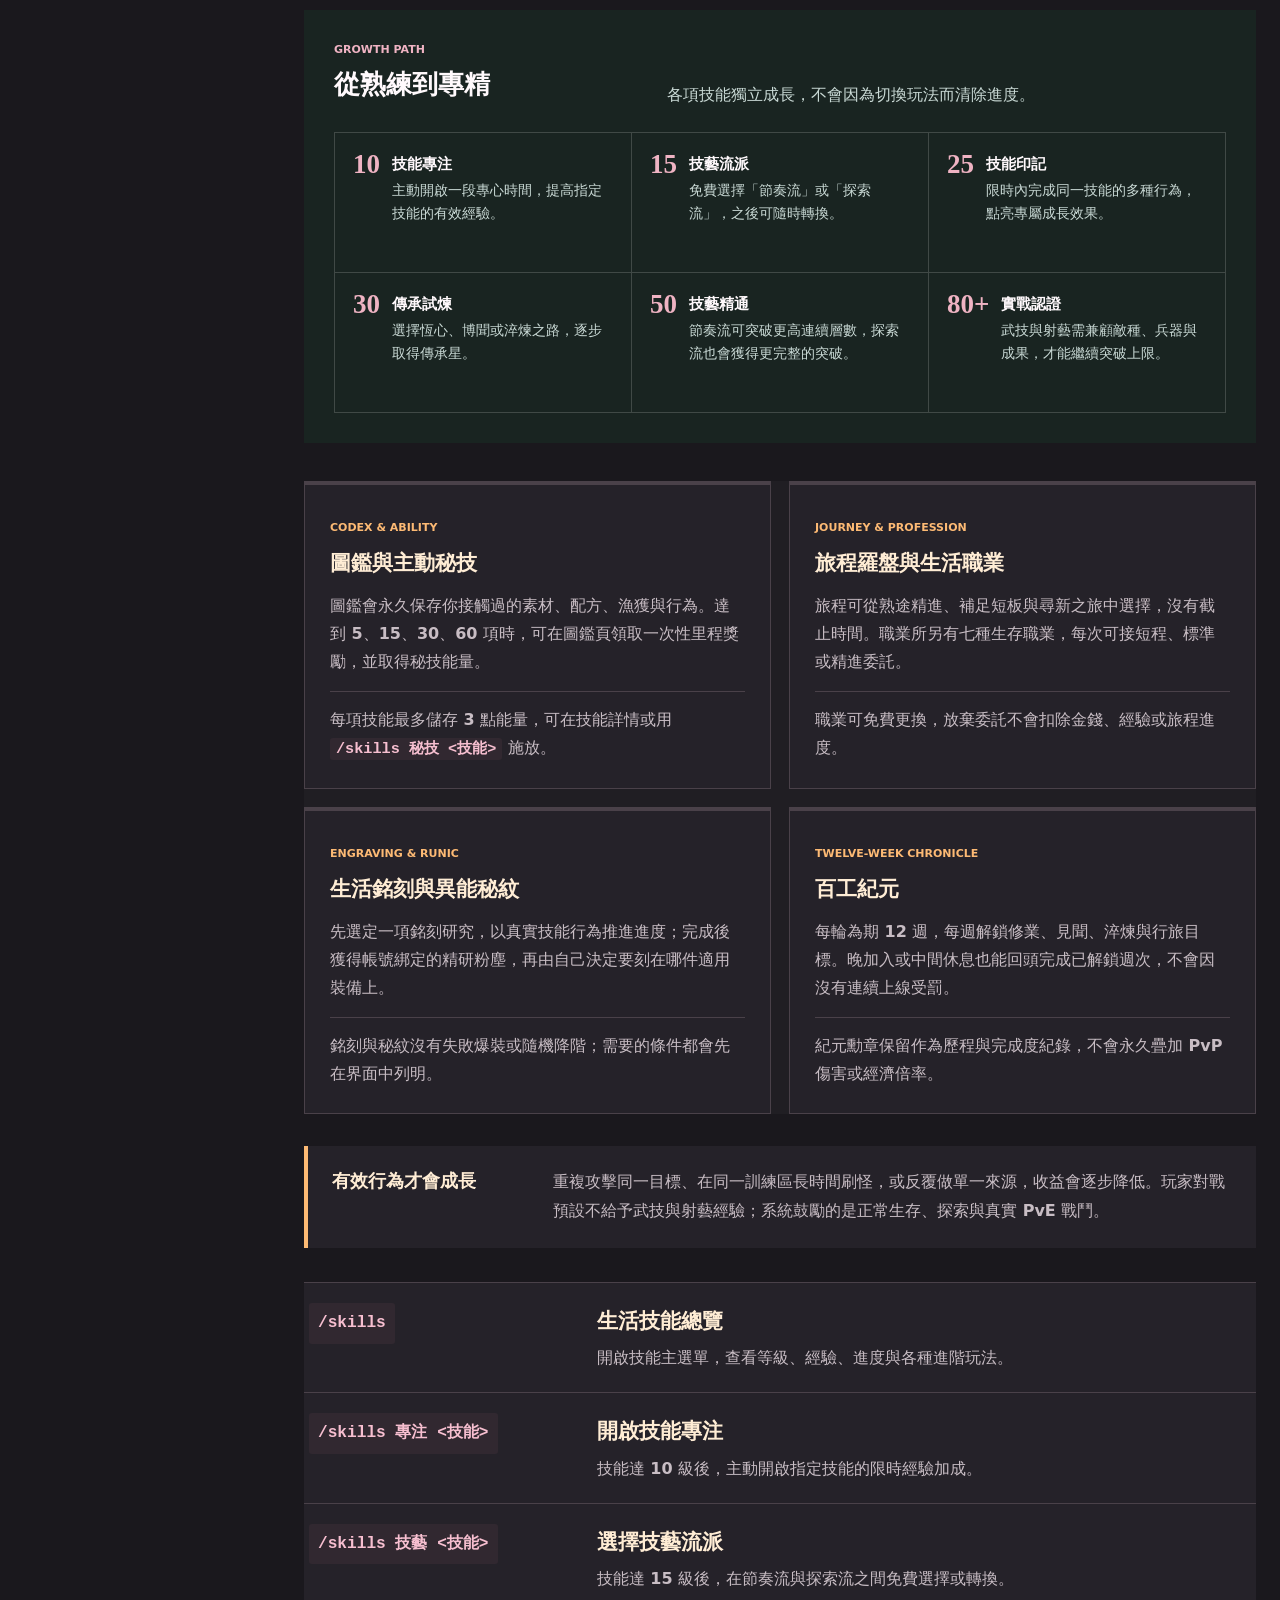
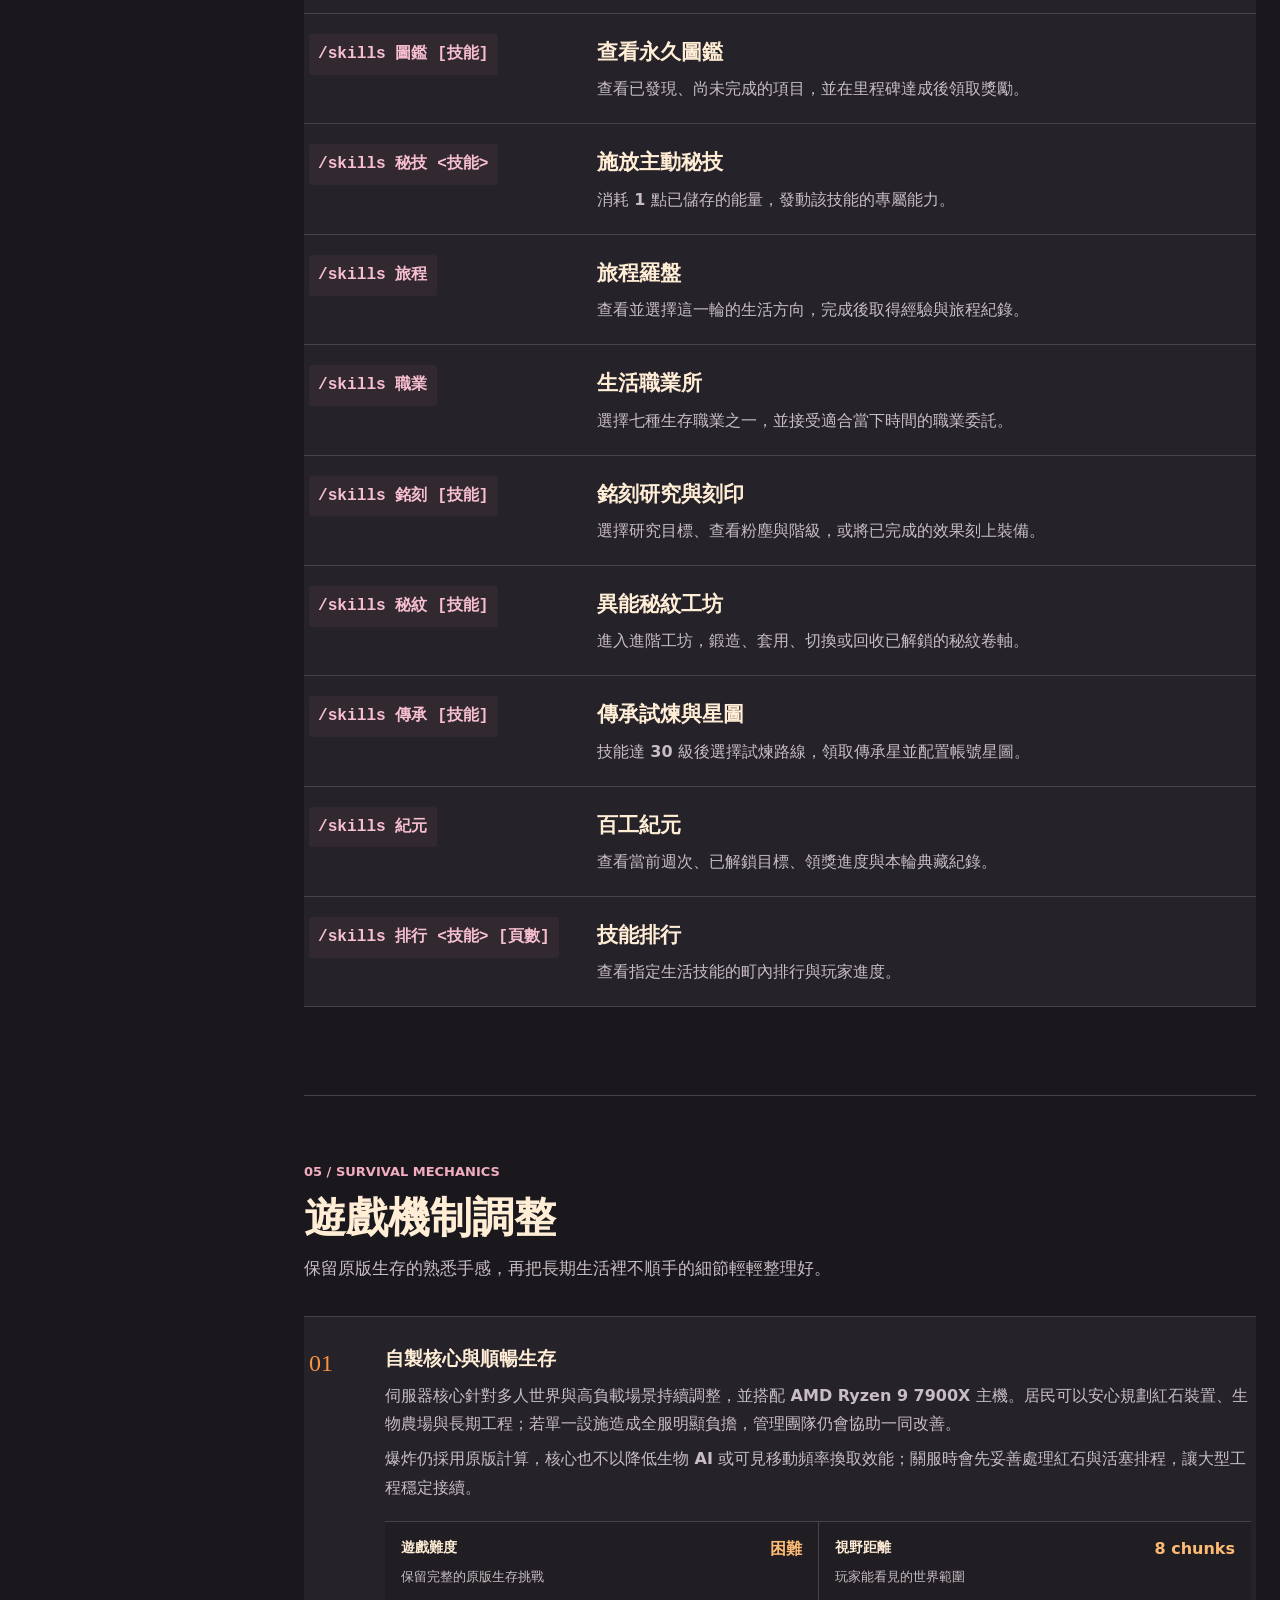
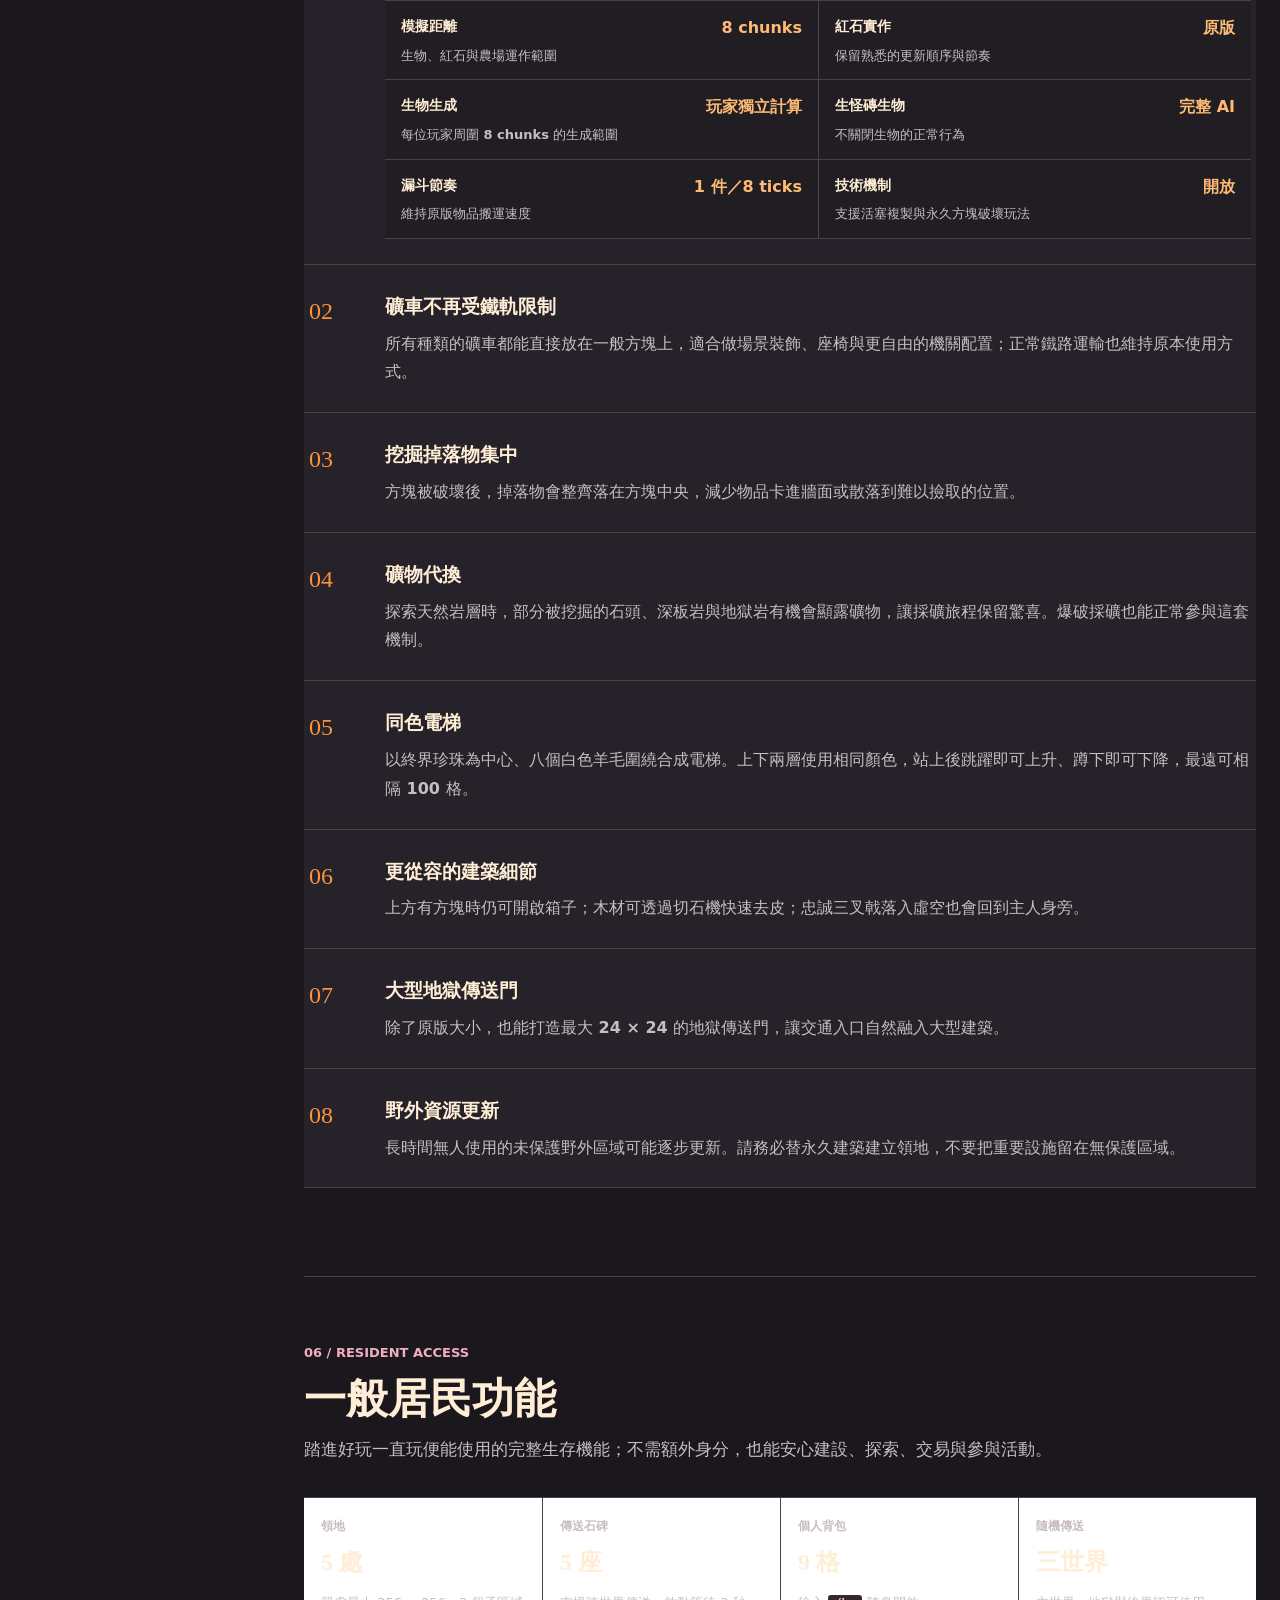
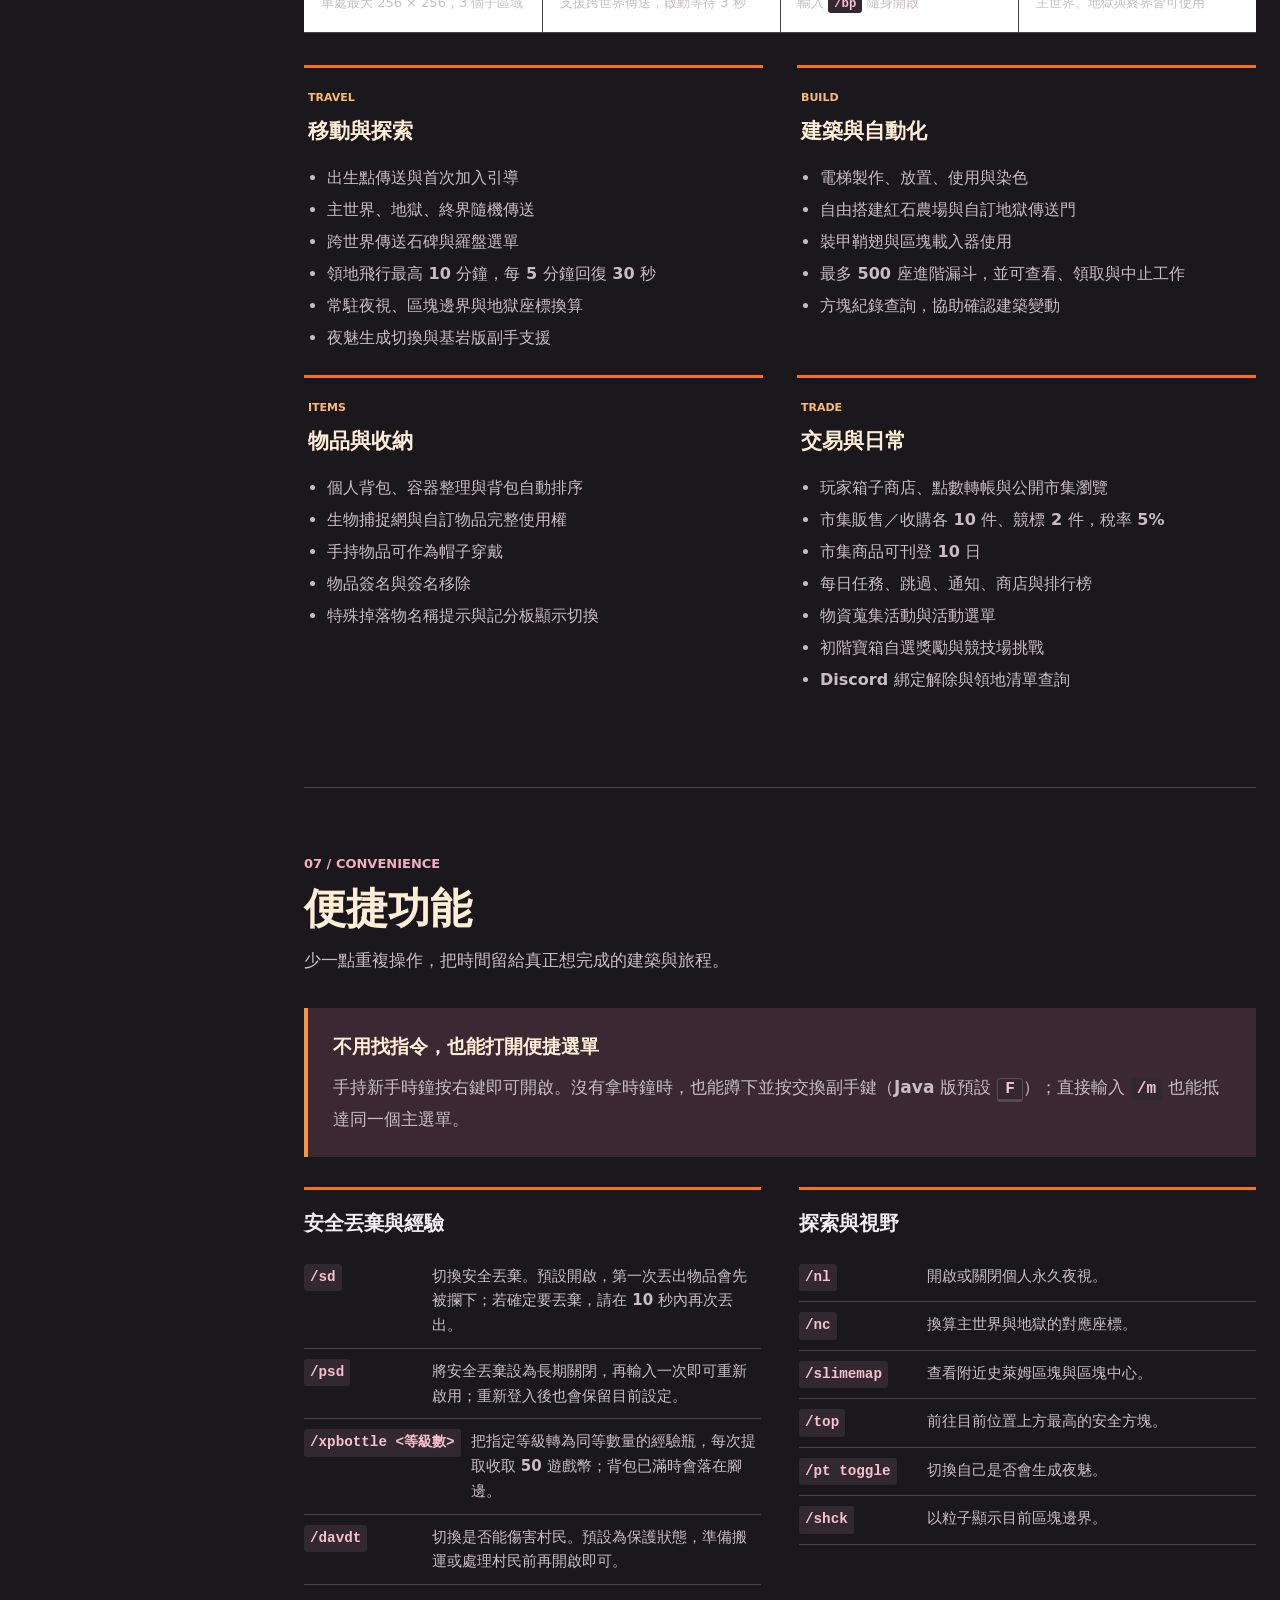
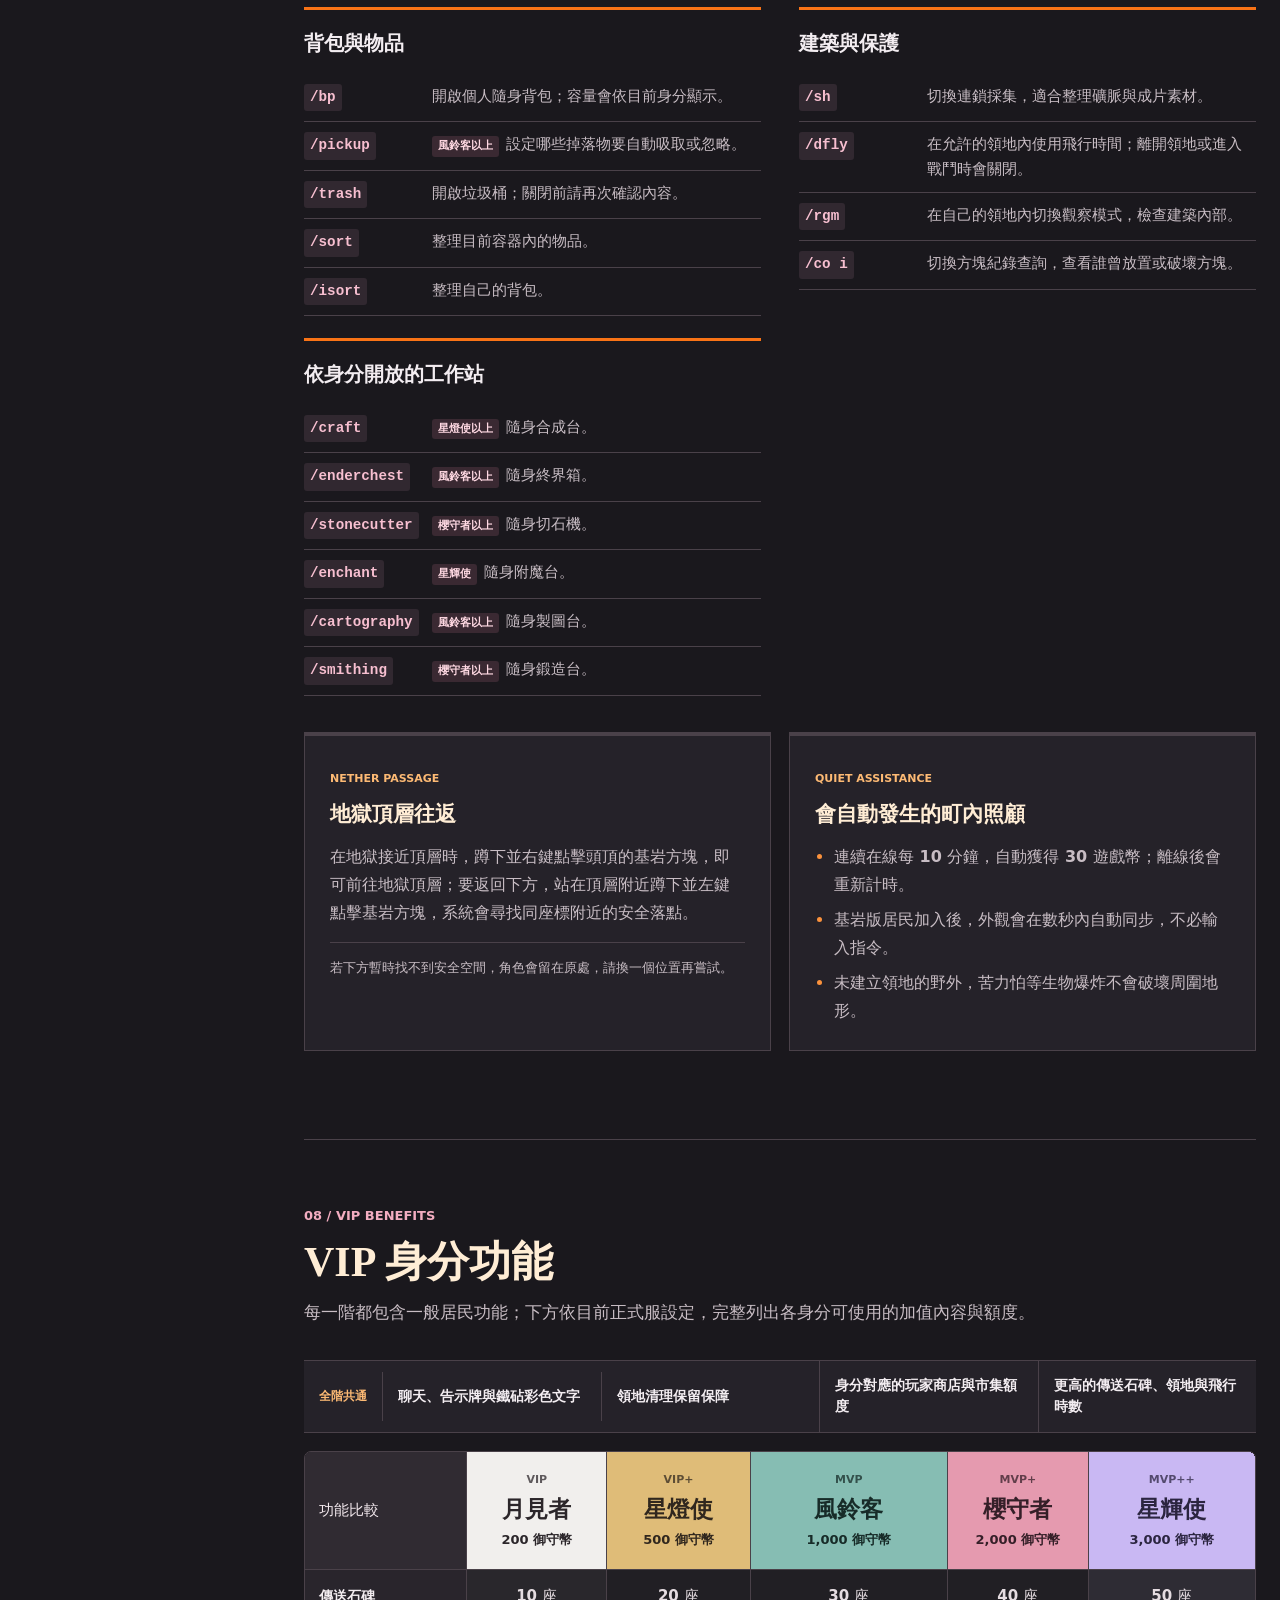
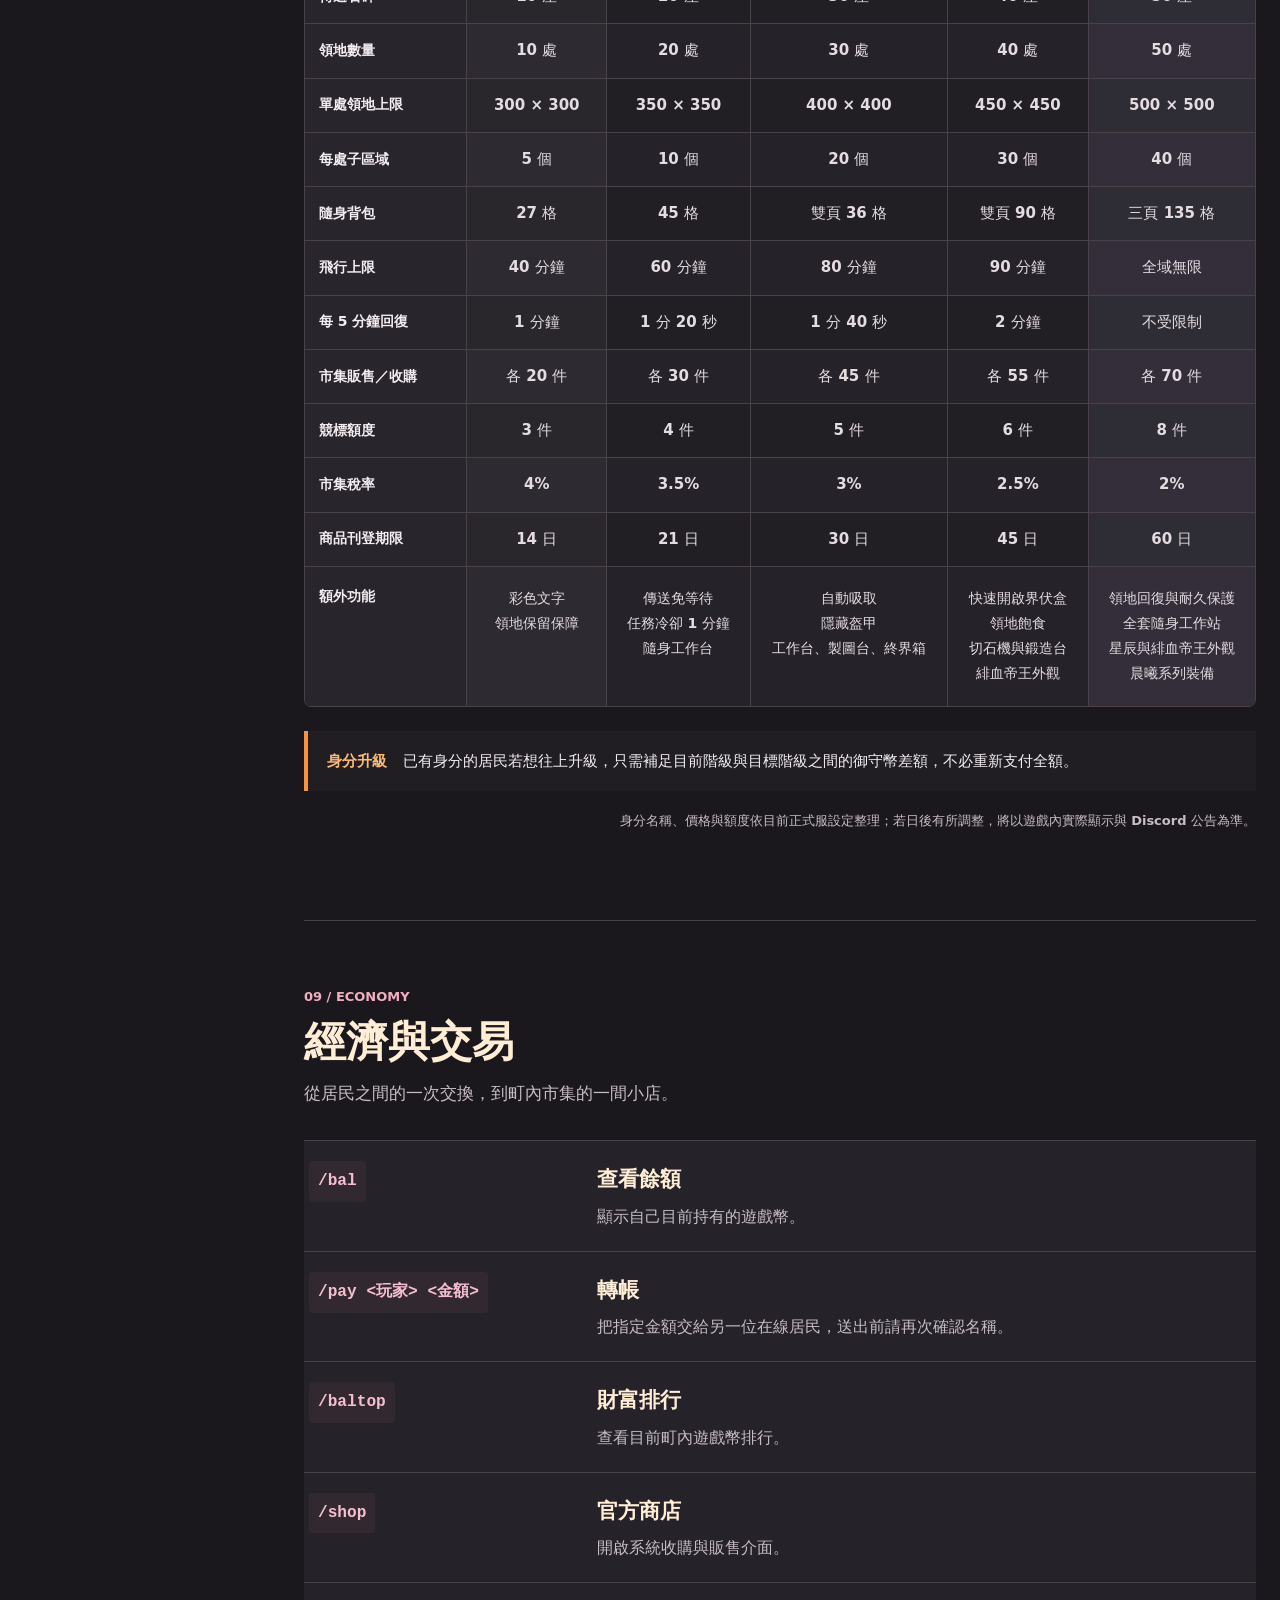
==== commit d94a2ede: "Add files via upload" ====
--- a/commands.html
+++ b/commands.html
@@ -46,17 +46,7 @@
       </div>
     </section>
 
-    <section class="guide-tools" aria-label="教學搜尋">
-      <label class="guide-search">
-        <span>搜尋玩法或指令</span>
-        <input type="search" placeholder="例如：領地告示牌、生活技能、技藝流派、每日任務" autocomplete="off" data-guide-search>
-      </label>
-      <div class="guide-server-brief">
-        <p><span>Java</span><button type="button" data-copy="haowan.pro">haowan.pro</button></p>
-        <p><span>基岩版</span><button type="button" data-copy="be.haowan.pro:18492">be.haowan.pro:18492</button></p>
-      </div>
-      <p class="guide-result" aria-live="polite" data-guide-result>顯示全部教學</p>
-    </section>
+    
 
     <div class="guide-layout">
       <aside class="guide-sidebar" aria-label="教學章節">
@@ -554,18 +544,7 @@
     </div>
   </main>
 
-        <footer class="site-footer">
-    <div class="footer-brand">
-      <img src="server-icon.png" alt="" width="48" height="48">
-      <p><strong>好玩一直玩伺服器</strong></p>
-    </div>
-    <nav aria-label="頁尾連結">
-      <a href="index.html">首頁</a>
-      <a href="shop.html">伺服器商店</a>
-      <a href="commands.html">遊玩教學</a>
-      <a href="rules.html">伺服器規範</a>
-      <a href="https://discord.gg/cj9Q2KJggV" target="_blank" rel="noopener noreferrer">Discord</a>
-    </nav>
+        <footer class="site-footer" style="text-align: center; padding: 2rem 1rem;">
     <p>Minecraft is a trademark of Mojang Studios. This server is not affiliated with Mojang or Microsoft.</p>
   </footer>
 
--- a/styles.css
+++ b/styles.css
@@ -5,13 +5,13 @@
   --ink: #282738;
   --muted: #686879;
   --line: #e2e1e8;
-  --forest: #2d6877;
-  --forest-dark: #173f49;
-  --rose: #c14d6d;
-  --rose-dark: #b74463;
-  --sky: #4f8eac;
+  --forest: #f97316;
+  --forest-dark: #c2410c;
+  --rose: #f97316;
+  --rose-dark: #ea580c;
+  --sky: #f97316;
   --gold: #d29a3c;
-  --discord: #5865f2;
+  --discord: #f97316;
   --header-height: 76px;
   --max-width: 1240px;
   --shadow: 0 18px 50px rgba(35, 48, 60, 0.12);
@@ -1161,7 +1161,7 @@
 }
 
 .announcement-filters button[aria-selected="true"]::after {
-  background: #f0a5b9;
+  background: #fdba74;
 }
 
 .announcement-feed {
@@ -1231,7 +1231,7 @@
   left: 14px;
   padding: 5px 9px;
   color: #271f23;
-  background: #f0a5b9;
+  background: #fdba74;
   border: 1px solid rgba(255, 255, 255, 0.48);
   border-radius: 4px;
   font-size: 11px;
@@ -1293,7 +1293,7 @@
 .announcement-indicator {
   display: grid;
   place-items: center;
-  color: #f0a5b9;
+  color: #fdba74;
   font-size: 25px;
   line-height: 1;
   transition: transform 180ms ease;
@@ -1322,7 +1322,7 @@
 }
 
 .announcement-detail a {
-  color: #f0a5b9;
+  color: #fdba74;
   font-size: 12px;
   font-weight: 850;
 }
@@ -1359,7 +1359,7 @@
   width: 36px;
   height: 36px;
   border: 3px solid #514b51;
-  border-top-color: #f0a5b9;
+  border-top-color: #fdba74;
   border-radius: 50%;
   animation: announcement-spin 900ms linear infinite;
 }
@@ -1401,8 +1401,8 @@
 .announcement-footer button:hover,
 .announcement-footer button:focus-visible {
   color: #251f23;
-  background: #f0a5b9;
-  border-color: #f0a5b9;
+  background: #fdba74;
+  border-color: #fdba74;
 }
 
 .announcement-footer button[hidden] {
--- a/theme.css
+++ b/theme.css
@@ -5,11 +5,11 @@
   --ink: #f3edf1;
   --muted: #c8bdc4;
   --line: #4a4149;
-  --forest: #68aa9d;
-  --forest-dark: #d3ebe6;
-  --rose: #e68da5;
-  --rose-dark: #f0a5b9;
-  --sky: #79a9c3;
+  --forest: #f97316;
+  --forest-dark: #ffedd5;
+  --rose: #fb923c;
+  --rose-dark: #fdba74;
+  --sky: #fb923c;
   --gold: #ddb86f;
   --shadow: 0 20px 54px rgba(5, 4, 7, 0.3);
 }
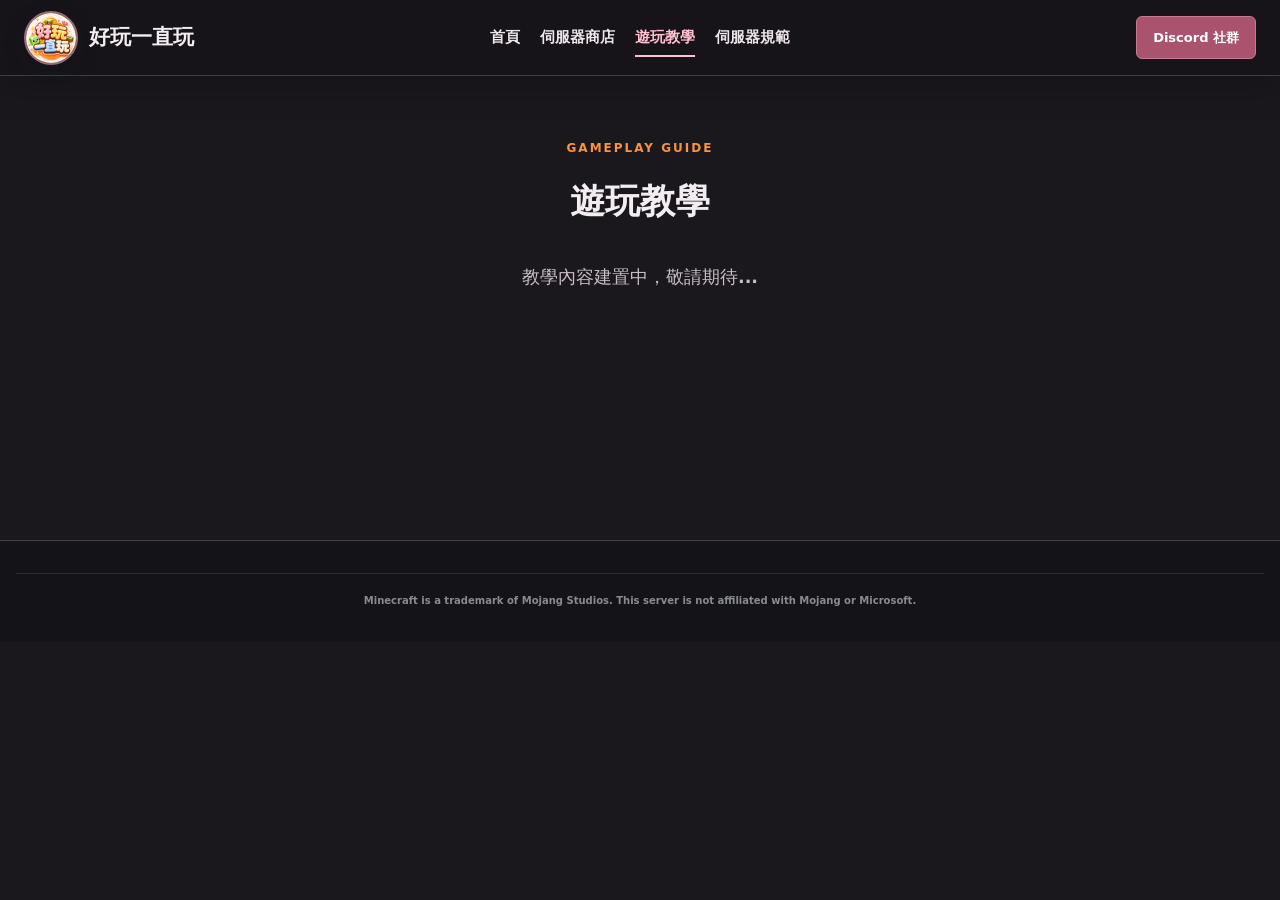
==== commit 1a6a34a3: "Add files via upload" ====
--- a/commands.html
+++ b/commands.html
@@ -1,33 +1,27 @@
-<!doctype html>
+<!html>
 <html lang="zh-Hant">
 <head>
   <meta charset="utf-8">
   <meta name="viewport" content="width=device-width, initial-scale=1">
   <meta name="theme-color" content="#1a181d">
   <title>遊玩教學｜好玩一直玩伺服器</title>
-  <meta name="description" content="好玩一直玩 Minecraft 伺服器的新手、領地告示牌、生活技能、每日任務、遊戲機制、經濟與小遊戲教學。">
-  <meta property="og:title" content="遊玩教學｜好玩一直玩伺服器">
-  <meta property="og:description" content="從第一次進服到安頓生活，快速找到好玩一直玩的玩法與常用指令。">
-  <meta property="og:type" content="website">
-  <meta property="og:image" content="/xingling-world-20260716.webp?v=20260804-imagefix2">
-  <link rel="icon" href="/server-icon-v2.webp?v=20260804-imagefix2" type="image/webp">
-  <link rel="stylesheet" href="/styles.css?v=20260804-menufix2">
-  <link rel="stylesheet" href="/commands.css?v=20260804-viptable1">
-  <link rel="stylesheet" href="/theme.css?v=20260804-menufix2">
+  <meta name="description" content="好玩一直玩 Minecraft 伺服器遊玩教學">
+  <link rel="icon" href="server-icon.png" type="image/png">
+  <link rel="stylesheet" href="styles.css?v=20260804">
+  <link rel="stylesheet" href="commands.css?v=20260804">
+  <link rel="stylesheet" href="theme.css?v=20260804">
 </head>
 <body class="guide-page">
-  <a class="skip-link" href="#guide-content">前往主要內容</a>
-
-      <header class="site-header guide-header scrolled" data-header>
+  <header class="site-header guide-header scrolled" data-header>
     <a class="brand" href="index.html" aria-label="回到好玩一直玩首頁">
       <img src="server-icon.png" alt="" width="56" height="56">
       <span><strong>好玩一直玩</strong></span>
     </a>
-        <nav class="main-nav" id="main-nav" aria-label="主要導覽" data-nav>
-      <a href="index.html" >首頁</a>
-      <a href="shop.html" >伺服器商店</a>
+    <nav class="main-nav" id="main-nav" aria-label="主要導覽" data-nav>
+      <a href="index.html">首頁</a>
+      <a href="shop.html">伺服器商店</a>
       <a href="commands.html" aria-current="page">遊玩教學</a>
-      <a href="rules.html" >伺服器規範</a>
+      <a href="rules.html">伺服器規範</a>
     </nav>
     <a class="header-discord" href="https://discord.gg/cj9Q2KJggV" target="_blank" rel="noopener noreferrer">Discord 社群</a>
     <button class="menu-button" type="button" aria-label="開啟選單" aria-controls="main-nav" aria-expanded="false" data-menu-button>
@@ -35,520 +29,20 @@
     </button>
   </header>
 
-  <main id="guide-content">
-    <section class="guide-hero" aria-labelledby="guide-title">
-      <img src="/xingling-world-20260716.webp?v=20260804-imagefix2" alt="好玩一直玩櫻花城鎮 Minecraft 遊戲實景" width="2048" height="1152">
-      <div class="guide-hero-shade" aria-hidden="true"></div>
-      <div class="guide-hero-content">
-        <p>遊玩教學</p>
-        <h1 id="guide-title">好玩一直玩遊玩指南</h1>
-        <span>從踏進町落的第一刻，到安頓自己的日常。</span>
+  <main class="guide-container" style="min-height: 60vh; display: flex; align-items: center; justify-content: center;">
+    <section class="guide-section" style="text-align: center;">
+      <div class="guide-heading">
+        <p class="eyebrow" style="color: #fb923c; font-weight: 800; letter-spacing: 2px;">GAMEPLAY GUIDE</p>
+        <h2 style="font-size: 2.2rem; margin-top: 0.5rem; color: var(--ink);">遊玩教學</h2>
+        <p style="margin-top: 1rem; color: var(--muted, #c8bdc4); font-size: 1.1rem;">教學內容建置中，敬請期待...</p>
       </div>
     </section>
-
-    
-
-    <div class="guide-layout">
-      <aside class="guide-sidebar" aria-label="教學章節">
-        <p>遊玩目錄</p>
-        <nav>
-          <a href="#start">初次進服</a>
-          <a href="#land">領地與傳送</a>
-          <a href="#daily">每日任務與活動</a>
-          <a href="#lifeskills">生活技能</a>
-          <a href="#mechanics">遊戲機制調整</a>
-          <a href="#resident">一般居民功能</a>
-          <a href="#convenience">便捷功能</a>
-          <a href="#vip">VIP 身分功能</a>
-          <a href="#economy">經濟與交易</a>
-          <a href="#social">社交與外觀</a>
-          <a href="#games">小遊戲</a>
-        </nav>
-        <a class="sidebar-discord" href="https://discord.gg/cj9Q2KJggV" target="_blank" rel="noopener noreferrer">仍有疑問？到 Discord 詢問</a>
-      </aside>
-
-      <div class="guide-main">
-        <section class="guide-section" id="start" data-guide-section data-keywords="新手 初次 加入 進服 主選單 出生點 簽到 綁定 Discord 隨機傳送">
-          <header class="guide-section-heading">
-            <p>01 / GETTING STARTED</p>
-            <h2>初次進服</h2>
-            <span>先打開主選單，再從一處喜歡的風景開始生活。</span>
-          </header>
-
-          <article class="guide-note guide-note-primary" data-guide-item>
-            <h3>第一次上線建議順序</h3>
-            <ol>
-              <li>輸入 <code>/m</code> 打開主選單，認識町內主要功能。</li>
-              <li>使用 <code>/discord link</code> 綁定 Discord，避免錯過公告與活動。</li>
-              <li>完成每日簽到，再用 <code>/rtp</code> 前往隨機地點尋找住所。</li>
-              <li>決定落腳處後先建立領地，重要物品與建築才有完整保護。</li>
-            </ol>
-            <p>首次加入會收到石製工具、麵包、火把、床，以及三件協助安家的町內工具。</p>
-          </article>
-
-          <div class="starter-kit-grid" aria-label="新手物資使用方式">
-            <article data-guide-item>
-              <span>01</span><h3>星鈴領地鋤</h3>
-              <p>Java 版以左鍵、右鍵選取兩個對角；基岩版以點擊、長按選取。確認範圍後輸入 <code>/res create &lt;領地名&gt;</code> 建立領地。</p>
-            </article>
-            <article data-guide-item>
-              <span>02</span><h3>便捷選單時鐘</h3>
-              <p>手持時鐘按右鍵即可開啟常用功能；也能蹲下並按交換副手鍵，Java 版預設為 <kbd>F</kbd>。</p>
-            </article>
-            <article data-guide-item>
-              <span>03</span><h3>新手領地箱</h3>
-              <p>放在沒有領地的位置，會免費建立一小塊新手領地。放置前請先選好地點，拆除箱子不會刪除領地或退還。</p>
-            </article>
-          </div>
-
-          <div class="command-list" aria-label="新手常用指令">
-            <article class="command-row" data-guide-item><code>/m</code><div><h3>主選單</h3><p>開啟好玩一直玩主要功能入口，簽到、傳送、外觀與各種玩法都能從這裡找到。</p></div></article>
-            <article class="command-row" data-guide-item><code>/play</code><div><h3>便捷功能選單</h3><p>集中開啟夜視、隨身背包、撿取過濾、區塊工具與其他生活功能。</p></div></article>
-            <article class="command-row" data-guide-item><code>/rtp</code><div><h3>隨機傳送</h3><p>前往適合探索與安家的隨機地點。抵達後請先確認環境，再建立領地。</p></div></article>
-            <article class="command-row" data-guide-item><code>/spawn</code><div><h3>返回重生城</h3><p>回到好玩一直玩主要城鎮，尋找 NPC、活動入口與其他居民。</p></div></article>
-            <article class="command-row" data-guide-item><code>/signin gui</code><div><h3>每日簽到</h3><p>開啟簽到介面並領取當日獎勵。</p></div></article>
-            <article class="command-row" data-guide-item><code>/discord link</code><div><h3>綁定 Discord</h3><p>依照畫面提示完成帳號連結，讓遊戲身分與町內社群保持同步。</p></div></article>
-          </div>
-        </section>
-
-        <section class="guide-section" id="land" data-guide-section data-keywords="領地 保護 木鋤 傳送 告示牌 領地傳送 res sign 石碑 waypoint 安家">
-          <header class="guide-section-heading">
-            <p>02 / HOME &amp; WAYSTONES</p>
-            <h2>領地與傳送</h2>
-            <span>把重要的家好好圈起來，也讓往返旅程變得從容。</span>
-          </header>
-
-          <article class="guide-note" data-guide-item>
-            <h3>建立第一個領地</h3>
-            <ol>
-              <li>手持木鋤，分別點選範圍的兩個對角。</li>
-              <li>輸入 <code>/res select cost</code> 查看建立費用。</li>
-              <li>確認範圍後輸入 <code>/res create &lt;領地名稱&gt;</code>。</li>
-            </ol>
-            <p>一般玩家目前最多可建立 5 個領地，單邊最大 256 格，建立費用為每格 6 遊戲幣；不同身分與活動期間可能有所調整。</p>
-          </article>
-
-          <div class="command-list" aria-label="領地指令">
-            <article class="command-row" data-guide-item><code>/reshelp</code><div><h3>領地教學</h3><p>在遊戲內開啟領地說明選單。</p></div></article>
-            <article class="command-row" data-guide-item><code>/res info</code><div><h3>查看領地資訊</h3><p>站在領地內查看範圍、擁有者與目前設定。</p></div></article>
-            <article class="command-row" data-guide-item><code>/res list</code><div><h3>列出自己的領地</h3><p>查看目前擁有的所有領地。</p></div></article>
-            <article class="command-row" data-guide-item><code>/res set</code><div><h3>調整領地權限</h3><p>開啟旗標設定，控制建造、容器、互動與其他行為。</p></div></article>
-            <article class="command-row" data-guide-item><code>/res padd &lt;領地&gt; &lt;玩家&gt;</code><div><h3>加入信任玩家</h3><p>讓指定居民在這塊領地擁有一般使用權限。</p></div></article>
-            <article class="command-row" data-guide-item><code>/res pdel &lt;領地&gt; &lt;玩家&gt;</code><div><h3>移除信任玩家</h3><p>收回指定居民在領地內的權限。</p></div></article>
-            <article class="command-row" data-guide-item><code>/res tp &lt;領地&gt;</code><div><h3>傳送至領地</h3><p>前往自己或已獲准進入的領地。</p></div></article>
-            <article class="command-row" data-guide-item><code>/res rename &lt;舊名&gt; &lt;新名&gt;</code><div><h3>重新命名</h3><p>替已建立的領地更換名稱。</p></div></article>
-          </div>
-
-          <article class="residence-sign-guide" data-guide-item data-keywords="領地告示牌 領地傳送牌 residence sign">
-            <div class="residence-sign-copy">
-              <p>RESIDENCE SIGN</p>
-              <h3>建立領地傳送告示牌</h3>
-              <ol>
-                <li>先確認要前往的領地已經存在，並記下完整領地名稱。</li>
-                <li>放置告示牌，第一行輸入 <code>領地</code>，第二行輸入領地名稱。</li>
-                <li>完成編輯後，告示牌會自動轉換成領地傳送格式。</li>
-                <li>往後只要蹲下並對著告示牌按右鍵，就會執行領地傳送。</li>
-              </ol>
-              <p class="residence-sign-tip">第一行也接受 <code>res</code> 或 <code>[res]</code>；第二行必須是已存在的領地名稱，否則不會建立。</p>
-            </div>
-            <div class="sign-example" aria-label="領地傳送告示牌填寫範例">
-              <p>填寫範例</p>
-              <div class="minecraft-sign" aria-hidden="true">
-                <span>領地</span>
-                <span>櫻花小屋</span>
-                <span>&nbsp;</span>
-                <span>&nbsp;</span>
-              </div>
-              <small>完成後會顯示「領地傳送」與「蹲下右鍵傳送」</small>
-            </div>
-          </article>
-
-          <article class="waystone-guide" data-guide-item>
-            <div>
-              <p>WAYSTONE</p>
-              <h3>傳送石碑</h3>
-              <span>將平滑石頭放在下方，再把磁石放在正上方；對著磁石按右鍵即可建立並命名。建立後，右鍵指南針或輸入 <code>/warpmenu</code>，便能查看已開啟的旅途節點。</span>
-              <ul><li>一般玩家目前最多建立 5 座</li><li>傳送前有 3 秒準備時間</li><li>目前不收取傳送費用</li></ul>
-            </div>
-            <div class="waystone-stack" aria-label="傳送石碑結構：上方磁石，下方平滑石頭">
-              <span>磁石</span><span>平滑石頭</span>
-              <small>右鍵上方磁石建立</small>
-            </div>
-          </article>
-        </section>
-
-        <section class="guide-section" id="daily" data-guide-section data-keywords="每日任務 委託 活動 簽到 里程碑 skip shop quest">
-          <header class="guide-section-heading">
-            <p>03 / DAILY LIFE</p>
-            <h2>每日任務與活動</h2>
-            <span>不必匆忙追趕進度，每天挑一點想做的事，慢慢收藏町內時光。</span>
-          </header>
-
-          <div class="feature-guide-grid">
-            <article class="feature-guide" data-guide-item>
-              <span>DAILY QUEST</span><h3>每日委託</h3>
-              <p>輸入 <code>/quest</code> 開啟個人委託。每日 00:00 更新 20 項內容，一次追蹤一項；完成後需等待 3 分鐘才會接續下一項。</p>
-              <dl><div><dt>每日免費跳過</dt><dd>1 次</dd></div><div><dt>里程碑</dt><dd>5 / 10 / 15 / 20</dd></div></dl>
-            </article>
-            <article class="feature-guide" data-guide-item>
-              <span>SEASONAL EVENT</span><h3>期間活動</h3>
-              <p>主題活動會在重生城與 Discord 公告開放。依照活動 NPC 的介面提交物資、完成指定目標，即可累積活動貨幣與限定珍藏。</p>
-              <a href="https://discord.gg/cj9Q2KJggV" target="_blank" rel="noopener noreferrer">查看最新活動公告</a>
-            </article>
-          </div>
-
-          <div class="command-list" aria-label="每日任務指令">
-            <article class="command-row" data-guide-item><code>/quest</code><div><h3>開啟每日委託</h3><p>查看目前任務、完成進度與當日里程碑。</p></div></article>
-            <article class="command-row" data-guide-item><code>/quest skip</code><div><h3>跳過目前委託</h3><p>每日第一次免費，之後需使用委託跳過券。</p></div></article>
-            <article class="command-row" data-guide-item><code>/quest shop</code><div><h3>委託點數商店</h3><p>查看可使用任務點數兌換的內容。</p></div></article>
-            <article class="command-row" data-guide-item><code>/quest top</code><div><h3>委託排行</h3><p>查看町內居民的任務完成紀錄。</p></div></article>
-          </div>
-        </section>
-
-        <section class="guide-section" id="lifeskills" data-guide-section data-keywords="生活技能 採礦 伐木 農耕 挖掘 釣魚 熔煉 製作 附魔 修繕 身法 武技 射藝 專注 技藝 流派 圖鑑 秘技 銘刻 秘紋 旅程 職業 傳承 百工紀元">
-          <header class="guide-section-heading">
-            <p>04 / LIFE SKILLS</p>
-            <h2>生活技能</h2>
-            <span>挖一塊礦、收一輪作物，都會留下屬於你的生活足跡。不必趕進度，照自己喜歡的方式慢慢成長。</span>
-          </header>
-
-          <article class="guide-note guide-note-primary" data-guide-item>
-            <h3>從 <code>/skills</code> 開始</h3>
-            <ol>
-              <li>輸入 <code>/skills</code> 打開生活技能總覽，查看等級、經驗與已解鎖的玩法。</li>
-              <li>照常進行採集、製作、移動或 PvE 戰鬥，有效行為會自動累積對應技能經驗。</li>
-              <li>點開想培養的技能，畫面會顯示下一個解鎖目標、觸發方式與目前進度。</li>
-              <li>升級不會改變原版掉落；每一份收穫與裝備，仍靠你自己的旅程完成。</li>
-            </ol>
-          </article>
-
-          <div class="skill-catalog-grid" aria-label="十二項生活技能">
-            <article class="skill-card" data-guide-item data-skill-group="gather"><span>MINING</span><h3>採礦</h3><p>開採天然生成的岩層與礦石，越多元的礦脈探索，越能完成圖鑑。</p></article>
-            <article class="skill-card" data-guide-item data-skill-group="gather"><span>WOODCUTTING</span><h3>伐木</h3><p>砍伐天然原木與菌柄，連續採集或尋找不同樹種都能培養技藝。</p></article>
-            <article class="skill-card" data-guide-item data-skill-group="gather"><span>FARMING</span><h3>農耕</h3><p>收成成熟作物與自然農產，輪流照顧不同田區可累積更完整的紀錄。</p></article>
-            <article class="skill-card" data-guide-item data-skill-group="gather"><span>EXCAVATION</span><h3>挖掘</h3><p>挖掘泥土、砂土、黏土與雪層，從不同地層留下探勘足跡。</p></article>
-            <article class="skill-card" data-guide-item data-skill-group="gather"><span>FISHING</span><h3>釣魚</h3><p>使用釣竿取得原版漁獲與寶藏，每一種新收穫都會補上圖鑑的一角。</p></article>
-            <article class="skill-card" data-guide-item data-skill-group="craft"><span>SMELTING</span><h3>熔煉</h3><p>從熔爐、高爐或煙燻爐親手取出成品，不同配方會留下不同紀錄。</p></article>
-            <article class="skill-card" data-guide-item data-skill-group="craft"><span>CRAFTING</span><h3>製作</h3><p>親手完成原版物品製作；輪替不同配方，比反覆製作同一項更能發掘百工巧思。</p></article>
-            <article class="skill-card" data-guide-item data-skill-group="craft"><span>ENCHANTING</span><h3>附魔</h3><p>使用附魔台為不同裝備附魔，精進後可在秘技期間降低實際等級消耗。</p></article>
-            <article class="skill-card" data-guide-item data-skill-group="craft"><span>REPAIR</span><h3>修繕</h3><p>透過經驗修補或鐵砧實際恢復裝備耐久，才會計入技能成長。</p></article>
-            <article class="skill-card" data-guide-item data-skill-group="motion"><span>AGILITY</span><h3>身法</h3><p>在線步行、衝刺、跳躍與成功閃避可累積經驗；飛行、鞘翅與載具不計入。</p></article>
-            <article class="skill-card" data-guide-item data-skill-group="combat"><span>COMBAT</span><h3>武技</h3><p>以完整蓄力的近戰攻擊對付敵對生物，實際命中與有效討伐才會計入。</p></article>
-            <article class="skill-card" data-guide-item data-skill-group="combat"><span>MARKSMANSHIP</span><h3>射藝</h3><p>以弓、弩或三叉戟命中敵對生物，合理的遠射距離會帶來溫和加成。</p></article>
-          </div>
-
-          <article class="life-progression" data-guide-item>
-            <header><p>GROWTH PATH</p><h3>從熟練到專精</h3><span>各項技能獨立成長，不會因為切換玩法而清除進度。</span></header>
-            <div class="life-milestones">
-              <div><strong>10</strong><span>技能專注</span><small>主動開啟一段專心時間，提高指定技能的有效經驗。</small></div>
-              <div><strong>15</strong><span>技藝流派</span><small>免費選擇「節奏流」或「探索流」，之後可隨時轉換。</small></div>
-              <div><strong>25</strong><span>技能印記</span><small>限時內完成同一技能的多種行為，點亮專屬成長效果。</small></div>
-              <div><strong>30</strong><span>傳承試煉</span><small>選擇恆心、博聞或淬煉之路，逐步取得傳承星。</small></div>
-              <div><strong>50</strong><span>技藝精通</span><small>節奏流可突破更高連續層數，探索流也會獲得更完整的突破。</small></div>
-              <div><strong>80+</strong><span>實戰認證</span><small>武技與射藝需兼顧敵種、兵器與成果，才能繼續突破上限。</small></div>
-            </div>
-          </article>
-
-          <div class="feature-guide-grid life-loop-grid">
-            <article class="feature-guide" data-guide-item>
-              <span>CODEX &amp; ABILITY</span><h3>圖鑑與主動秘技</h3>
-              <p>圖鑑會永久保存你接觸過的素材、配方、漁獲與行為。達到 5、15、30、60 項時，可在圖鑑頁領取一次性里程獎勵，並取得秘技能量。</p>
-              <p class="feature-guide-note">每項技能最多儲存 3 點能量，可在技能詳情或用 <code>/skills 秘技 &lt;技能&gt;</code> 施放。</p>
-            </article>
-            <article class="feature-guide" data-guide-item>
-              <span>JOURNEY &amp; PROFESSION</span><h3>旅程羅盤與生活職業</h3>
-              <p>旅程可從熟途精進、補足短板與尋新之旅中選擇，沒有截止時間。職業所另有七種生存職業，每次可接短程、標準或精進委託。</p>
-              <p class="feature-guide-note">職業可免費更換，放棄委託不會扣除金錢、經驗或旅程進度。</p>
-            </article>
-            <article class="feature-guide" data-guide-item>
-              <span>ENGRAVING &amp; RUNIC</span><h3>生活銘刻與異能秘紋</h3>
-              <p>先選定一項銘刻研究，以真實技能行為推進進度；完成後獲得帳號綁定的精研粉塵，再由自己決定要刻在哪件適用裝備上。</p>
-              <p class="feature-guide-note">銘刻與秘紋沒有失敗爆裝或隨機降階；需要的條件都會先在界面中列明。</p>
-            </article>
-            <article class="feature-guide" data-guide-item>
-              <span>TWELVE-WEEK CHRONICLE</span><h3>百工紀元</h3>
-              <p>每輪為期 12 週，每週解鎖修業、見聞、淬煉與行旅目標。晚加入或中間休息也能回頭完成已解鎖週次，不會因沒有連續上線受罰。</p>
-              <p class="feature-guide-note">紀元勳章保留作為歷程與完成度紀錄，不會永久疊加 PvP 傷害或經濟倍率。</p>
-            </article>
-          </div>
-
-          <article class="skill-fair-play" data-guide-item>
-            <strong>有效行為才會成長</strong>
-            <p>重複攻擊同一目標、在同一訓練區長時間刷怪，或反覆做單一來源，收益會逐步降低。玩家對戰預設不給予武技與射藝經驗；系統鼓勵的是正常生存、探索與真實 PvE 戰鬥。</p>
-          </article>
-
-          <div class="command-list" aria-label="生活技能常用指令">
-            <article class="command-row" data-guide-item><code>/skills</code><div><h3>生活技能總覽</h3><p>開啟技能主選單，查看等級、經驗、進度與各種進階玩法。</p></div></article>
-            <article class="command-row" data-guide-item><code>/skills 專注 &lt;技能&gt;</code><div><h3>開啟技能專注</h3><p>技能達 10 級後，主動開啟指定技能的限時經驗加成。</p></div></article>
-            <article class="command-row" data-guide-item><code>/skills 技藝 &lt;技能&gt;</code><div><h3>選擇技藝流派</h3><p>技能達 15 級後，在節奏流與探索流之間免費選擇或轉換。</p></div></article>
-            <article class="command-row" data-guide-item><code>/skills 圖鑑 [技能]</code><div><h3>查看永久圖鑑</h3><p>查看已發現、尚未完成的項目，並在里程碑達成後領取獎勵。</p></div></article>
-            <article class="command-row" data-guide-item><code>/skills 秘技 &lt;技能&gt;</code><div><h3>施放主動秘技</h3><p>消耗 1 點已儲存的能量，發動該技能的專屬能力。</p></div></article>
-            <article class="command-row" data-guide-item><code>/skills 旅程</code><div><h3>旅程羅盤</h3><p>查看並選擇這一輪的生活方向，完成後取得經驗與旅程紀錄。</p></div></article>
-            <article class="command-row" data-guide-item><code>/skills 職業</code><div><h3>生活職業所</h3><p>選擇七種生存職業之一，並接受適合當下時間的職業委託。</p></div></article>
-            <article class="command-row" data-guide-item><code>/skills 銘刻 [技能]</code><div><h3>銘刻研究與刻印</h3><p>選擇研究目標、查看粉塵與階級，或將已完成的效果刻上裝備。</p></div></article>
-            <article class="command-row" data-guide-item><code>/skills 秘紋 [技能]</code><div><h3>異能秘紋工坊</h3><p>進入進階工坊，鍛造、套用、切換或回收已解鎖的秘紋卷軸。</p></div></article>
-            <article class="command-row" data-guide-item><code>/skills 傳承 [技能]</code><div><h3>傳承試煉與星圖</h3><p>技能達 30 級後選擇試煉路線，領取傳承星並配置帳號星圖。</p></div></article>
-            <article class="command-row" data-guide-item><code>/skills 紀元</code><div><h3>百工紀元</h3><p>查看當前週次、已解鎖目標、領獎進度與本輪典藏紀錄。</p></div></article>
-            <article class="command-row" data-guide-item><code>/skills 排行 &lt;技能&gt; [頁數]</code><div><h3>技能排行</h3><p>查看指定生活技能的町內排行與玩家進度。</p></div></article>
-          </div>
-        </section>
-
-        <section class="guide-section" id="mechanics" data-guide-section data-keywords="遊戲機制 調整 礦車 紅石 生物 農場 核心 掉落物 礦物 電梯 傳送門 箱子 夜魅 視野 模擬距離 困難 漏斗 生物生成 TNT 複製 技術生存">
-          <header class="guide-section-heading">
-            <p>05 / SURVIVAL MECHANICS</p>
-            <h2>遊戲機制調整</h2>
-            <span>保留原版生存的熟悉手感，再把長期生活裡不順手的細節輕輕整理好。</span>
-          </header>
-
-          <div class="mechanic-list">
-            <article class="mechanic-item" data-guide-item><span>01</span><div><h3>自製核心與順暢生存</h3><p>伺服器核心針對多人世界與高負載場景持續調整，並搭配 AMD Ryzen 9 7900X 主機。居民可以安心規劃紅石裝置、生物農場與長期工程；若單一設施造成全服明顯負擔，管理團隊仍會協助一同改善。</p><p>爆炸仍採用原版計算，核心也不以降低生物 AI 或可見移動頻率換取效能；關服時會先妥善處理紅石與活塞排程，讓大型工程穩定接續。</p><div class="mechanic-specs" aria-label="技術生存規格"><p><span>遊戲難度</span><strong>困難</strong><small>保留完整的原版生存挑戰</small></p><p><span>視野距離</span><strong>8 chunks</strong><small>玩家能看見的世界範圍</small></p><p><span>模擬距離</span><strong>8 chunks</strong><small>生物、紅石與農場運作範圍</small></p><p><span>紅石實作</span><strong>原版</strong><small>保留熟悉的更新順序與節奏</small></p><p><span>生物生成</span><strong>玩家獨立計算</strong><small>每位玩家周圍 8 chunks 的生成範圍</small></p><p><span>生怪磚生物</span><strong>完整 AI</strong><small>不關閉生物的正常行為</small></p><p><span>漏斗節奏</span><strong>1 件／8 ticks</strong><small>維持原版物品搬運速度</small></p><p><span>技術機制</span><strong>開放</strong><small>支援活塞複製與永久方塊破壞玩法</small></p></div></div></article>
-            <article class="mechanic-item" data-guide-item><span>02</span><div><h3>礦車不再受鐵軌限制</h3><p>所有種類的礦車都能直接放在一般方塊上，適合做場景裝飾、座椅與更自由的機關配置；正常鐵路運輸也維持原本使用方式。</p></div></article>
-            <article class="mechanic-item" data-guide-item><span>03</span><div><h3>挖掘掉落物集中</h3><p>方塊被破壞後，掉落物會整齊落在方塊中央，減少物品卡進牆面或散落到難以撿取的位置。</p></div></article>
-            <article class="mechanic-item" data-guide-item><span>04</span><div><h3>礦物代換</h3><p>探索天然岩層時，部分被挖掘的石頭、深板岩與地獄岩有機會顯露礦物，讓採礦旅程保留驚喜。爆破採礦也能正常參與這套機制。</p></div></article>
-            <article class="mechanic-item" data-guide-item><span>05</span><div><h3>同色電梯</h3><p>以終界珍珠為中心、八個白色羊毛圍繞合成電梯。上下兩層使用相同顏色，站上後跳躍即可上升、蹲下即可下降，最遠可相隔 100 格。</p></div></article>
-            <article class="mechanic-item" data-guide-item><span>06</span><div><h3>更從容的建築細節</h3><p>上方有方塊時仍可開啟箱子；木材可透過切石機快速去皮；忠誠三叉戟落入虛空也會回到主人身旁。</p></div></article>
-            <article class="mechanic-item" data-guide-item><span>07</span><div><h3>大型地獄傳送門</h3><p>除了原版大小，也能打造最大 24 × 24 的地獄傳送門，讓交通入口自然融入大型建築。</p></div></article>
-            <article class="mechanic-item" data-guide-item><span>08</span><div><h3>野外資源更新</h3><p>長時間無人使用的未保護野外區域可能逐步更新。請務必替永久建築建立領地，不要把重要設施留在無保護區域。</p></div></article>
-          </div>
-        </section>
-
-        <section class="guide-section" id="resident" data-guide-section data-keywords="一般居民 旅人 免費 功能 權限 領地 傳送石碑 背包 電梯 夜視 飛行 基岩 副手 隨機傳送 漏斗 商店 市集 每日任務 活動 自動整理">
-          <header class="guide-section-heading">
-            <p>06 / RESIDENT ACCESS</p>
-            <h2>一般居民功能</h2>
-            <span>踏進好玩一直玩便能使用的完整生存機能；不需額外身分，也能安心建設、探索、交易與參與活動。</span>
-          </header>
-
-          <article class="resident-summary" data-guide-item>
-            <div><span>領地</span><strong>5 處</strong><small>單處最大 256 × 256，3 個子區域</small></div>
-            <div><span>傳送石碑</span><strong>5 座</strong><small>支援跨世界傳送，啟動等待 3 秒</small></div>
-            <div><span>個人背包</span><strong>9 格</strong><small>輸入 <code>/bp</code> 隨身開啟</small></div>
-            <div><span>隨機傳送</span><strong>三世界</strong><small>主世界、地獄與終界皆可使用</small></div>
-          </article>
-
-          <div class="resident-access-grid">
-            <article class="access-card" data-guide-item>
-              <p>TRAVEL</p><h3>移動與探索</h3>
-              <ul><li>出生點傳送與首次加入引導</li><li>主世界、地獄、終界隨機傳送</li><li>跨世界傳送石碑與羅盤選單</li><li>領地飛行最高 10 分鐘，每 5 分鐘回復 30 秒</li><li>常駐夜視、區塊邊界與地獄座標換算</li><li>夜魅生成切換與基岩版副手支援</li></ul>
-            </article>
-            <article class="access-card" data-guide-item>
-              <p>BUILD</p><h3>建築與自動化</h3>
-              <ul><li>電梯製作、放置、使用與染色</li><li>自由搭建紅石農場與自訂地獄傳送門</li><li>裝甲鞘翅與區塊載入器使用</li><li>最多 500 座進階漏斗，並可查看、領取與中止工作</li><li>方塊紀錄查詢，協助確認建築變動</li></ul>
-            </article>
-            <article class="access-card" data-guide-item>
-              <p>ITEMS</p><h3>物品與收納</h3>
-              <ul><li>個人背包、容器整理與背包自動排序</li><li>生物捕捉網與自訂物品完整使用權</li><li>手持物品可作為帽子穿戴</li><li>物品簽名與簽名移除</li><li>特殊掉落物名稱提示與記分板顯示切換</li></ul>
-            </article>
-            <article class="access-card" data-guide-item>
-              <p>TRADE</p><h3>交易與日常</h3>
-              <ul><li>玩家箱子商店、點數轉帳與公開市集瀏覽</li><li>市集販售／收購各 10 件、競標 2 件，稅率 5%</li><li>市集商品可刊登 10 日</li><li>每日任務、跳過、通知、商店與排行榜</li><li>物資蒐集活動與活動選單</li><li>初階寶箱自選獎勵與競技場挑戰</li><li>Discord 綁定解除與領地清單查詢</li></ul>
-            </article>
-          </div>
-        </section>
-
-        <section class="guide-section" id="convenience" data-guide-section data-keywords="便捷 背包 撿取 夜視 座標 史萊姆區塊 夜魅 飛行 垃圾桶 整理 挖礦 連鎖 採集 安全丟棄 safedrop sd psd 經驗瓶 xpbottle 村民 davdt 地獄頂層 基岩 在線獎勵 時鐘 F">
-          <header class="guide-section-heading">
-            <p>07 / CONVENIENCE</p>
-            <h2>便捷功能</h2>
-            <span>少一點重複操作，把時間留給真正想完成的建築與旅程。</span>
-          </header>
-
-          <article class="guide-note guide-note-primary" data-guide-item>
-            <h3>不用找指令，也能打開便捷選單</h3>
-            <p>手持新手時鐘按右鍵即可開啟。沒有拿時鐘時，也能蹲下並按交換副手鍵（Java 版預設 <kbd>F</kbd>）；直接輸入 <code>/m</code> 也能抵達同一個主選單。</p>
-          </article>
-
-          <div class="command-groups">
-            <section data-guide-item>
-              <h3>安全丟棄與經驗</h3>
-              <p><code>/sd</code><span>切換安全丟棄。預設開啟，第一次丟出物品會先被攔下；若確定要丟棄，請在 10 秒內再次丟出。</span></p>
-              <p><code>/psd</code><span>將安全丟棄設為長期關閉，再輸入一次即可重新啟用；重新登入後也會保留目前設定。</span></p>
-              <p><code>/xpbottle &lt;等級數&gt;</code><span>把指定等級轉為同等數量的經驗瓶，每次提取收取 50 遊戲幣；背包已滿時會落在腳邊。</span></p>
-              <p><code>/davdt</code><span>切換是否能傷害村民。預設為保護狀態，準備搬運或處理村民前再開啟即可。</span></p>
-            </section>
-            <section data-guide-item>
-              <h3>探索與視野</h3>
-              <p><code>/nl</code><span>開啟或關閉個人永久夜視。</span></p>
-              <p><code>/nc</code><span>換算主世界與地獄的對應座標。</span></p>
-              <p><code>/slimemap</code><span>查看附近史萊姆區塊與區塊中心。</span></p>
-              <p><code>/top</code><span>前往目前位置上方最高的安全方塊。</span></p>
-              <p><code>/pt toggle</code><span>切換自己是否會生成夜魅。</span></p>
-              <p><code>/shck</code><span>以粒子顯示目前區塊邊界。</span></p>
-            </section>
-            <section data-guide-item>
-              <h3>背包與物品</h3>
-              <p><code>/bp</code><span>開啟個人隨身背包；容量會依目前身分顯示。</span></p>
-              <p><code>/pickup</code><span><b class="tier-requirement">風鈴客以上</b>設定哪些掉落物要自動吸取或忽略。</span></p>
-              <p><code>/trash</code><span>開啟垃圾桶；關閉前請再次確認內容。</span></p>
-              <p><code>/sort</code><span>整理目前容器內的物品。</span></p>
-              <p><code>/isort</code><span>整理自己的背包。</span></p>
-            </section>
-            <section data-guide-item>
-              <h3>建築與保護</h3>
-              <p><code>/sh</code><span>切換連鎖採集，適合整理礦脈與成片素材。</span></p>
-              <p><code>/dfly</code><span>在允許的領地內使用飛行時間；離開領地或進入戰鬥時會關閉。</span></p>
-              <p><code>/rgm</code><span>在自己的領地內切換觀察模式，檢查建築內部。</span></p>
-              <p><code>/co i</code><span>切換方塊紀錄查詢，查看誰曾放置或破壞方塊。</span></p>
-            </section>
-            <section data-guide-item>
-              <h3>依身分開放的工作站</h3>
-              <p><code>/craft</code><span><b class="tier-requirement">星燈使以上</b>隨身合成台。</span></p>
-              <p><code>/enderchest</code><span><b class="tier-requirement">風鈴客以上</b>隨身終界箱。</span></p>
-              <p><code>/stonecutter</code><span><b class="tier-requirement">櫻守者以上</b>隨身切石機。</span></p>
-              <p><code>/enchant</code><span><b class="tier-requirement">星輝使</b>隨身附魔台。</span></p>
-              <p><code>/cartography</code><span><b class="tier-requirement">風鈴客以上</b>隨身製圖台。</span></p>
-              <p><code>/smithing</code><span><b class="tier-requirement">櫻守者以上</b>隨身鍛造台。</span></p>
-            </section>
-          </div>
-
-          <div class="feature-guide-grid life-system-grid">
-            <article class="feature-guide" data-guide-item>
-              <span>NETHER PASSAGE</span><h3>地獄頂層往返</h3>
-              <p>在地獄接近頂層時，蹲下並右鍵點擊頭頂的基岩方塊，即可前往地獄頂層；要返回下方，站在頂層附近蹲下並左鍵點擊基岩方塊，系統會尋找同座標附近的安全落點。</p>
-              <p class="feature-guide-note">若下方暫時找不到安全空間，角色會留在原處，請換一個位置再嘗試。</p>
-            </article>
-            <article class="feature-guide" data-guide-item>
-              <span>QUIET ASSISTANCE</span><h3>會自動發生的町內照顧</h3>
-              <ul class="life-system-list">
-                <li>連續在線每 10 分鐘，自動獲得 30 遊戲幣；離線後會重新計時。</li>
-                <li>基岩版居民加入後，外觀會在數秒內自動同步，不必輸入指令。</li>
-                <li>未建立領地的野外，苦力怕等生物爆炸不會破壞周圍地形。</li>
-              </ul>
-            </article>
-          </div>
-        </section>
-
-        <section class="guide-section" id="vip" data-guide-section data-keywords="VIP 月見者 星燈使 風鈴客 櫻守者 星輝使 贊助 領地 傳送石碑 背包 飛行 市集 稅率 自動吸取 隱藏盔甲 隨身工作站">
-          <header class="guide-section-heading">
-            <p>08 / VIP BENEFITS</p>
-            <h2>VIP 身分功能</h2>
-            <span>每一階都包含一般居民功能；下方依目前正式服設定，完整列出各身分可使用的加值內容與額度。</span>
-          </header>
-
-          <article class="vip-shared" data-guide-item>
-            <p>全階共通</p>
-            <span>聊天、告示牌與鐵砧彩色文字</span>
-            <span>領地清理保留保障</span>
-            <span>身分對應的玩家商店與市集額度</span>
-            <span>更高的傳送石碑、領地與飛行時數</span>
-          </article>
-
-          <article class="vip-comparison-panel" data-guide-item>
-            <div class="vip-table-scroll" tabindex="0" aria-label="VIP 身分功能比較表，可左右滑動查看">
-              <table class="vip-comparison">
-                <thead>
-                  <tr>
-                    <th scope="col">功能比較</th>
-                    <th scope="col" class="rank-moon"><span>VIP</span><strong>月見者</strong><small>200 御守幣</small></th>
-                    <th scope="col" class="rank-star"><span>VIP+</span><strong>星燈使</strong><small>500 御守幣</small></th>
-                    <th scope="col" class="rank-wind"><span>MVP</span><strong>風鈴客</strong><small>1,000 御守幣</small></th>
-                    <th scope="col" class="rank-cherry"><span>MVP+</span><strong>櫻守者</strong><small>2,000 御守幣</small></th>
-                    <th scope="col" class="rank-celestial"><span>MVP++</span><strong>星輝使</strong><small>3,000 御守幣</small></th>
-                  </tr>
-                </thead>
-                <tbody>
-                  <tr><th scope="row">傳送石碑</th><td>10 座</td><td>20 座</td><td>30 座</td><td>40 座</td><td>50 座</td></tr>
-                  <tr><th scope="row">領地數量</th><td>10 處</td><td>20 處</td><td>30 處</td><td>40 處</td><td>50 處</td></tr>
-                  <tr><th scope="row">單處領地上限</th><td>300 × 300</td><td>350 × 350</td><td>400 × 400</td><td>450 × 450</td><td>500 × 500</td></tr>
-                  <tr><th scope="row">每處子區域</th><td>5 個</td><td>10 個</td><td>20 個</td><td>30 個</td><td>40 個</td></tr>
-                  <tr><th scope="row">隨身背包</th><td>27 格</td><td>45 格</td><td>雙頁 36 格</td><td>雙頁 90 格</td><td>三頁 135 格</td></tr>
-                  <tr><th scope="row">飛行上限</th><td>40 分鐘</td><td>60 分鐘</td><td>80 分鐘</td><td>90 分鐘</td><td>全域無限</td></tr>
-                  <tr><th scope="row">每 5 分鐘回復</th><td>1 分鐘</td><td>1 分 20 秒</td><td>1 分 40 秒</td><td>2 分鐘</td><td>不受限制</td></tr>
-                  <tr><th scope="row">市集販售／收購</th><td>各 20 件</td><td>各 30 件</td><td>各 45 件</td><td>各 55 件</td><td>各 70 件</td></tr>
-                  <tr><th scope="row">競標額度</th><td>3 件</td><td>4 件</td><td>5 件</td><td>6 件</td><td>8 件</td></tr>
-                  <tr><th scope="row">市集稅率</th><td>4%</td><td>3.5%</td><td>3%</td><td>2.5%</td><td>2%</td></tr>
-                  <tr><th scope="row">商品刊登期限</th><td>14 日</td><td>21 日</td><td>30 日</td><td>45 日</td><td>60 日</td></tr>
-                  <tr class="vip-detail-row">
-                    <th scope="row">額外功能</th>
-                    <td>彩色文字<br>領地保留保障</td>
-                    <td>傳送免等待<br>任務冷卻 1 分鐘<br>隨身工作台</td>
-                    <td>自動吸取<br>隱藏盔甲<br>工作台、製圖台、終界箱</td>
-                    <td>快速開啟界伏盒<br>領地飽食<br>切石機與鍛造台<br>緋血帝王外觀</td>
-                    <td>領地回復與耐久保護<br>全套隨身工作站<br>星辰與緋血帝王外觀<br>晨曦系列裝備</td>
-                  </tr>
-                </tbody>
-              </table>
-            </div>
-          </article>
-
-          <p class="vip-upgrade-note"><strong>身分升級</strong><span>已有身分的居民若想往上升級，只需補足目前階級與目標階級之間的御守幣差額，不必重新支付全額。</span></p>
-          <p class="vip-footnote">身分名稱、價格與額度依目前正式服設定整理；若日後有所調整，將以遊戲內實際顯示與 Discord 公告為準。</p>
-        </section>
-
-        <section class="guide-section" id="economy" data-guide-section data-keywords="經濟 金錢 交易 商店 玩家商店 市集 拍賣 balance pay trade shop">
-          <header class="guide-section-heading">
-            <p>09 / ECONOMY</p>
-            <h2>經濟與交易</h2>
-            <span>從居民之間的一次交換，到町內市集的一間小店。</span>
-          </header>
-
-          <div class="command-list" aria-label="經濟指令">
-            <article class="command-row" data-guide-item><code>/bal</code><div><h3>查看餘額</h3><p>顯示自己目前持有的遊戲幣。</p></div></article>
-            <article class="command-row" data-guide-item><code>/pay &lt;玩家&gt; &lt;金額&gt;</code><div><h3>轉帳</h3><p>把指定金額交給另一位在線居民，送出前請再次確認名稱。</p></div></article>
-            <article class="command-row" data-guide-item><code>/baltop</code><div><h3>財富排行</h3><p>查看目前町內遊戲幣排行。</p></div></article>
-            <article class="command-row" data-guide-item><code>/shop</code><div><h3>官方商店</h3><p>開啟系統收購與販售介面。</p></div></article>
-            <article class="command-row" data-guide-item><code>/trade &lt;玩家&gt;</code><div><h3>安全交易</h3><p>向指定居民發出交易邀請，雙方確認後才會完成交換。</p></div></article>
-            <article class="command-row" data-guide-item><code>/gmp market gui</code><div><h3>全服市場</h3><p>開啟玩家刊登的商品市場。</p></div></article>
-          </div>
-
-          <article class="guide-note" data-guide-item>
-            <h3>建立自己的箱子商店</h3>
-            <ol><li>手持想販售的物品，左鍵點擊箱子或木桶。</li><li>依聊天提示輸入單價並完成建立。</li><li>需要尋找商品時，使用 <code>/qs find &lt;物品名稱&gt;</code>。</li></ol>
-            <p>一般玩家目前最多可建立 25 間箱子商店；建立與改價會依畫面提示收取費用。公開市集可直接瀏覽與刊登商品，市場信箱目前未向一般居民開放。</p>
-          </article>
-        </section>
-
-        <section class="guide-section" id="social" data-guide-section data-keywords="社交 公會 稱號 外觀 皮膚 隱藏盔甲 坐下 躺下 姿勢 頭帽">
-          <header class="guide-section-heading">
-            <p>10 / COMMUNITY</p>
-            <h2>社交與外觀</h2>
-            <span>讓名字、衣著與一個小動作，也能成為町內生活的一部分。</span>
-          </header>
-          <div class="command-groups social-groups">
-            <section data-guide-item><h3>身分與外觀</h3><p><code>/plt open</code><span>開啟稱號選單。</span></p><p><code>/plg open</code><span>開啟公會介面。</span></p><p><code>/ds</code><span>開啟外觀選單。</span></p><p><code>/dha</code><span><b class="tier-requirement">風鈴客以上</b>切換盔甲外觀顯示。</span></p><p><code>/hat</code><span>將手中可用物品戴在頭上。</span></p></section>
-            <section data-guide-item><h3>角色動作</h3><p><code>/sit</code><span>坐下。</span></p><p><code>/lay</code><span>躺下。</span></p><p><code>/layback</code><span>向後倚躺。</span></p><p><code>/bellyflop</code><span>趴下。</span></p><p><code>/spin</code><span>原地旋轉。</span></p><p><code>/crawl</code><span>切換匍匐姿勢。</span></p></section>
-          </div>
-        </section>
-
-        <section class="guide-section" id="games" data-guide-section data-keywords="小遊戲 2048 暗棋 UNO 爆炸貓 十三支 五子棋 黑傑克 井字棋 抽鬼牌">
-          <header class="guide-section-heading">
-            <p>11 / MINI GAMES</p>
-            <h2>小遊戲</h2>
-            <span>工程告一段落時，邀幾位居民坐下來玩一局。</span>
-          </header>
-
-          <article class="guide-note guide-note-primary" data-guide-item>
-            <h3><code>/games</code> 小遊戲大廳</h3>
-            <p>從選單快速建立 2048、暗棋、UNO、爆炸貓與黑傑克房間；其他遊戲也能透過下列指令直接開始。</p>
-          </article>
-
-          <div class="game-command-grid">
-            <article data-guide-item><code>/2048</code><h3>2048</h3><p>單人益智挑戰。</p></article>
-            <article data-guide-item><code>/darkchess create</code><h3>暗棋</h3><p>建立一場雙人棋局。</p></article>
-            <article data-guide-item><code>/unogame create</code><h3>UNO</h3><p>建立多人卡牌房間。</p></article>
-            <article data-guide-item><code>/explodingkittens create</code><h3>爆炸貓</h3><p>建立多人卡牌房間。</p></article>
-            <article data-guide-item><code>/blackjack create</code><h3>黑傑克</h3><p>建立牌桌。</p></article>
-            <article data-guide-item><code>/gomoku</code><h3>五子棋</h3><p>開啟五子棋玩法。</p></article>
-            <article data-guide-item><code>/bigtwo</code><h3>大老二</h3><p>開啟多人撲克牌局。</p></article>
-            <article data-guide-item><code>/oldmaid</code><h3>抽鬼牌</h3><p>開啟多人卡牌遊戲。</p></article>
-            <article data-guide-item><code>/ttt &lt;玩家&gt;</code><h3>井字棋</h3><p>邀請指定居民對戰。</p></article>
-          </div>
-        </section>
-
-        <section class="guide-ending" data-guide-item>
-          <img src="/server-icon-v2.webp?v=20260804-imagefix2" alt="" width="88" height="88">
-          <div><p>WELCOME HOME</p><h2>還有不確定的地方？</h2><span>到 Discord 告訴我們你想完成的事，町內居民會陪你一起找答案。</span></div>
-          <a href="https://discord.gg/cj9Q2KJggV" target="_blank" rel="noopener noreferrer">前往 Discord 社群</a>
-        </section>
-      </div>
-    </div>
   </main>
 
-        <footer class="site-footer" style="text-align: center; padding: 2rem 1rem;">
+  <footer class="site-footer" style="text-align: center; padding: 2rem 1rem;">
     <p>Minecraft is a trademark of Mojang Studios. This server is not affiliated with Mojang or Microsoft.</p>
   </footer>
 
-  <div class="copy-toast" role="status" aria-live="polite" data-toast></div>
-  <script src="/commands.js?v=20260803-lifeskills1"></script>
+  <script src="script.js?v=20260804"></script>
 </body>
 </html>
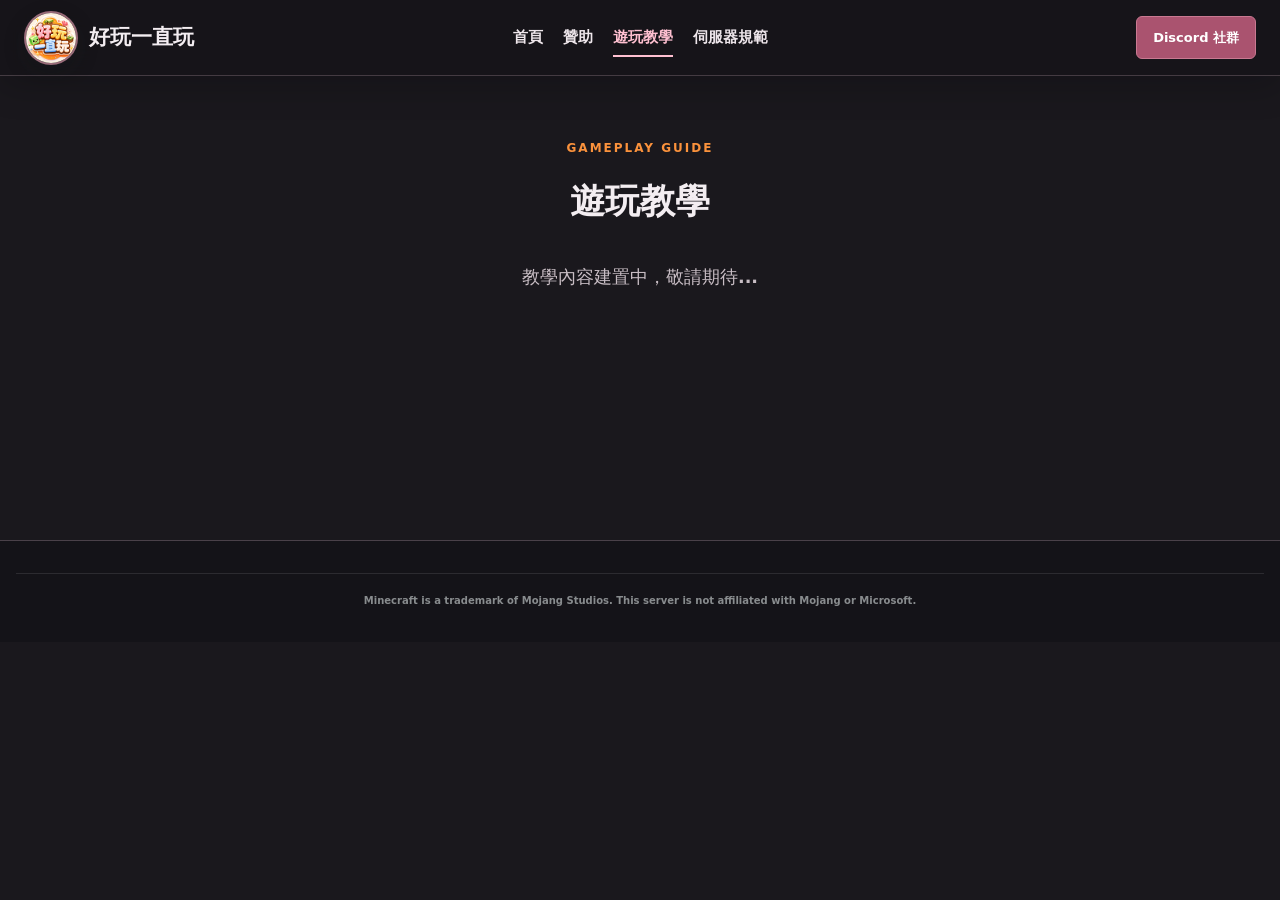
==== commit 9115b0e2: "Add files via upload" ====
--- a/commands.html
+++ b/commands.html
@@ -19,7 +19,7 @@
     </a>
     <nav class="main-nav" id="main-nav" aria-label="主要導覽" data-nav>
       <a href="index.html">首頁</a>
-      <a href="shop.html">伺服器商店</a>
+      <a href="shop.html">贊助</a>
       <a href="commands.html" aria-current="page">遊玩教學</a>
       <a href="rules.html">伺服器規範</a>
     </nav>
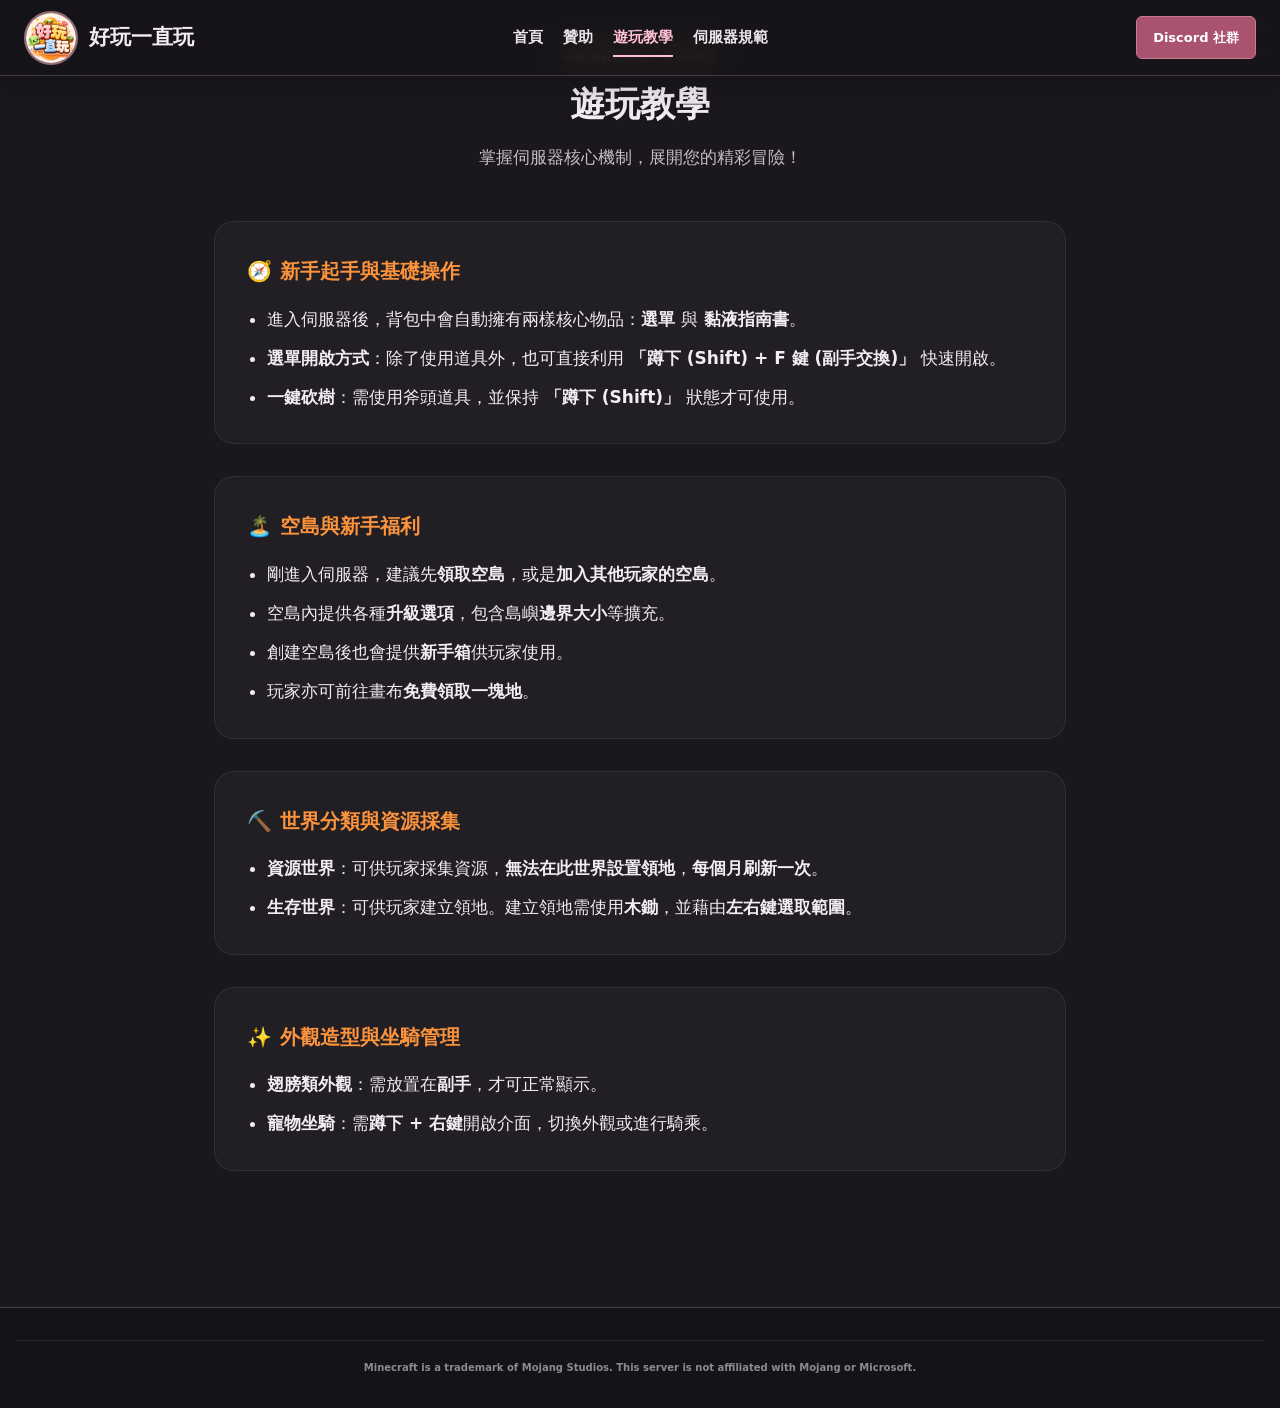
==== commit 5042b172: "Add files via upload" ====
--- a/commands.html
+++ b/commands.html
@@ -1,4 +1,4 @@
-<!html>
+<!DOCTYPE html>
 <html lang="zh-Hant">
 <head>
   <meta charset="utf-8">
@@ -29,12 +29,63 @@
     </button>
   </header>
 
-  <main class="guide-container" style="min-height: 60vh; display: flex; align-items: center; justify-content: center;">
-    <section class="guide-section" style="text-align: center;">
-      <div class="guide-heading">
-        <p class="eyebrow" style="color: #fb923c; font-weight: 800; letter-spacing: 2px;">GAMEPLAY GUIDE</p>
-        <h2 style="font-size: 2.2rem; margin-top: 0.5rem; color: var(--ink);">遊玩教學</h2>
-        <p style="margin-top: 1rem; color: var(--muted, #c8bdc4); font-size: 1.1rem;">教學內容建置中，敬請期待...</p>
+  <main class="guide-container" style="max-width: 900px; margin: 3rem auto; padding: 0 1.5rem;">
+    <section class="guide-section">
+      <div class="guide-heading" style="text-align: center; margin-bottom: 3rem;">
+        <p class="eyebrow" style="color: #fb923c; font-weight: 800; letter-spacing: 2px; font-size: 0.8rem; margin-bottom: 0.5rem;">GAMEPLAY GUIDE</p>
+        <h2 style="font-size: 2.2rem; font-weight: 800; color: #f3edf1; margin: 0 0 0.5rem 0;">遊玩教學</h2>
+        <p style="color: #c8bdc4; font-size: 1.05rem; margin: 0;">掌握伺服器核心機制，展開您的精彩冒險！</p>
+      </div>
+
+      <div class="guide-content-grid" style="display: flex; flex-direction: column; gap: 2rem;">
+        
+        <!-- 1. 新手起手與基礎操作 -->
+        <div class="guide-card" style="background: rgba(255, 255, 255, 0.03); border: 1px solid rgba(255, 255, 255, 0.08); border-radius: 20px; padding: 2rem; backdrop-filter: blur(12px);">
+          <h3 style="font-size: 1.25rem; font-weight: 800; color: #fb923c; margin: 0 0 1rem 0; display: flex; align-items: center; gap: 0.5rem;">
+            <span>🧭</span> 新手起手與基礎操作
+          </h3>
+          <ul style="margin: 0; padding-left: 1.25rem; color: #f3edf1; display: flex; flex-direction: column; gap: 0.75rem; line-height: 1.6;">
+            <li>進入伺服器後，背包中會自動擁有兩樣核心物品：<strong>選單</strong> 與 <strong>黏液指南書</strong>。</li>
+            <li><strong>選單開啟方式</strong>：除了使用道具外，也可直接利用 <strong>「蹲下 (Shift) + F 鍵 (副手交換)」</strong> 快速開啟。</li>
+            <li><strong>一鍵砍樹</strong>：需使用斧頭道具，並保持 <strong>「蹲下 (Shift)」</strong> 狀態才可使用。</li>
+          </ul>
+        </div>
+
+        <!-- 2. 空島與新手福利 -->
+        <div class="guide-card" style="background: rgba(255, 255, 255, 0.03); border: 1px solid rgba(255, 255, 255, 0.08); border-radius: 20px; padding: 2rem; backdrop-filter: blur(12px);">
+          <h3 style="font-size: 1.25rem; font-weight: 800; color: #fb923c; margin: 0 0 1rem 0; display: flex; align-items: center; gap: 0.5rem;">
+            <span>🏝️</span> 空島與新手福利
+          </h3>
+          <ul style="margin: 0; padding-left: 1.25rem; color: #f3edf1; display: flex; flex-direction: column; gap: 0.75rem; line-height: 1.6;">
+            <li>剛進入伺服器，建議先<strong>領取空島</strong>，或是<strong>加入其他玩家的空島</strong>。</li>
+            <li>空島內提供各種<strong>升級選項</strong>，包含島嶼<strong>邊界大小</strong>等擴充。</li>
+            <li>創建空島後也會提供<strong>新手箱</strong>供玩家使用。</li>
+            <li>玩家亦可前往畫布<strong>免費領取一塊地</strong>。</li>
+          </ul>
+        </div>
+
+        <!-- 3. 世界分類與資源採集 -->
+        <div class="guide-card" style="background: rgba(255, 255, 255, 0.03); border: 1px solid rgba(255, 255, 255, 0.08); border-radius: 20px; padding: 2rem; backdrop-filter: blur(12px);">
+          <h3 style="font-size: 1.25rem; font-weight: 800; color: #fb923c; margin: 0 0 1rem 0; display: flex; align-items: center; gap: 0.5rem;">
+            <span>⛏️</span> 世界分類與資源採集
+          </h3>
+          <ul style="margin: 0; padding-left: 1.25rem; color: #f3edf1; display: flex; flex-direction: column; gap: 0.75rem; line-height: 1.6;">
+            <li><strong>資源世界</strong>：可供玩家採集資源，<strong>無法在此世界設置領地</strong>，<strong>每個月刷新一次</strong>。</li>
+            <li><strong>生存世界</strong>：可供玩家建立領地。建立領地需使用<strong>木鋤</strong>，並藉由<strong>左右鍵選取範圍</strong>。</li>
+          </ul>
+        </div>
+
+        <!-- 4. 外觀造型與坐騎管理 -->
+        <div class="guide-card" style="background: rgba(255, 255, 255, 0.03); border: 1px solid rgba(255, 255, 255, 0.08); border-radius: 20px; padding: 2rem; backdrop-filter: blur(12px);">
+          <h3 style="font-size: 1.25rem; font-weight: 800; color: #fb923c; margin: 0 0 1rem 0; display: flex; align-items: center; gap: 0.5rem;">
+            <span>✨</span> 外觀造型與坐騎管理
+          </h3>
+          <ul style="margin: 0; padding-left: 1.25rem; color: #f3edf1; display: flex; flex-direction: column; gap: 0.75rem; line-height: 1.6;">
+            <li><strong>翅膀類外觀</strong>：需放置在<strong>副手</strong>，才可正常顯示。</li>
+            <li><strong>寵物坐騎</strong>：需<strong>蹲下 + 右鍵</strong>開啟介面，切換外觀或進行騎乘。</li>
+          </ul>
+        </div>
+
       </div>
     </section>
   </main>
